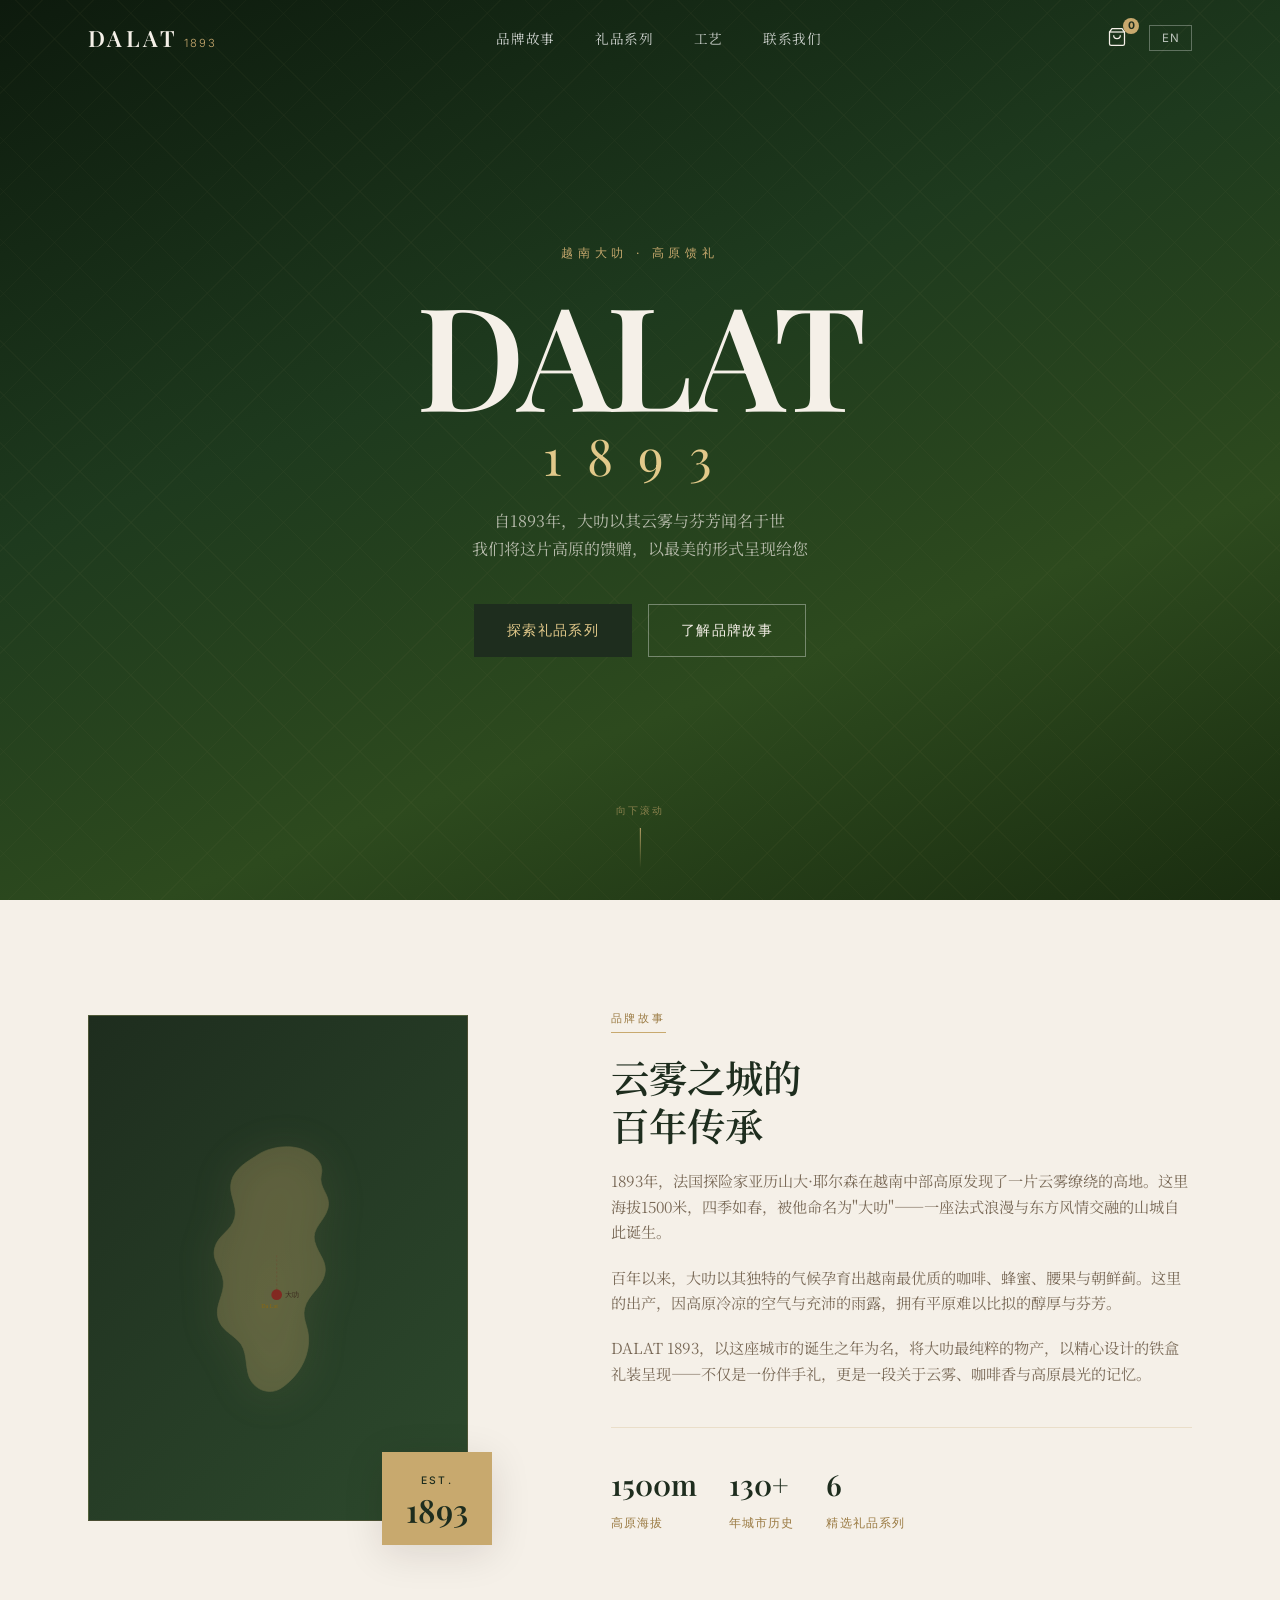
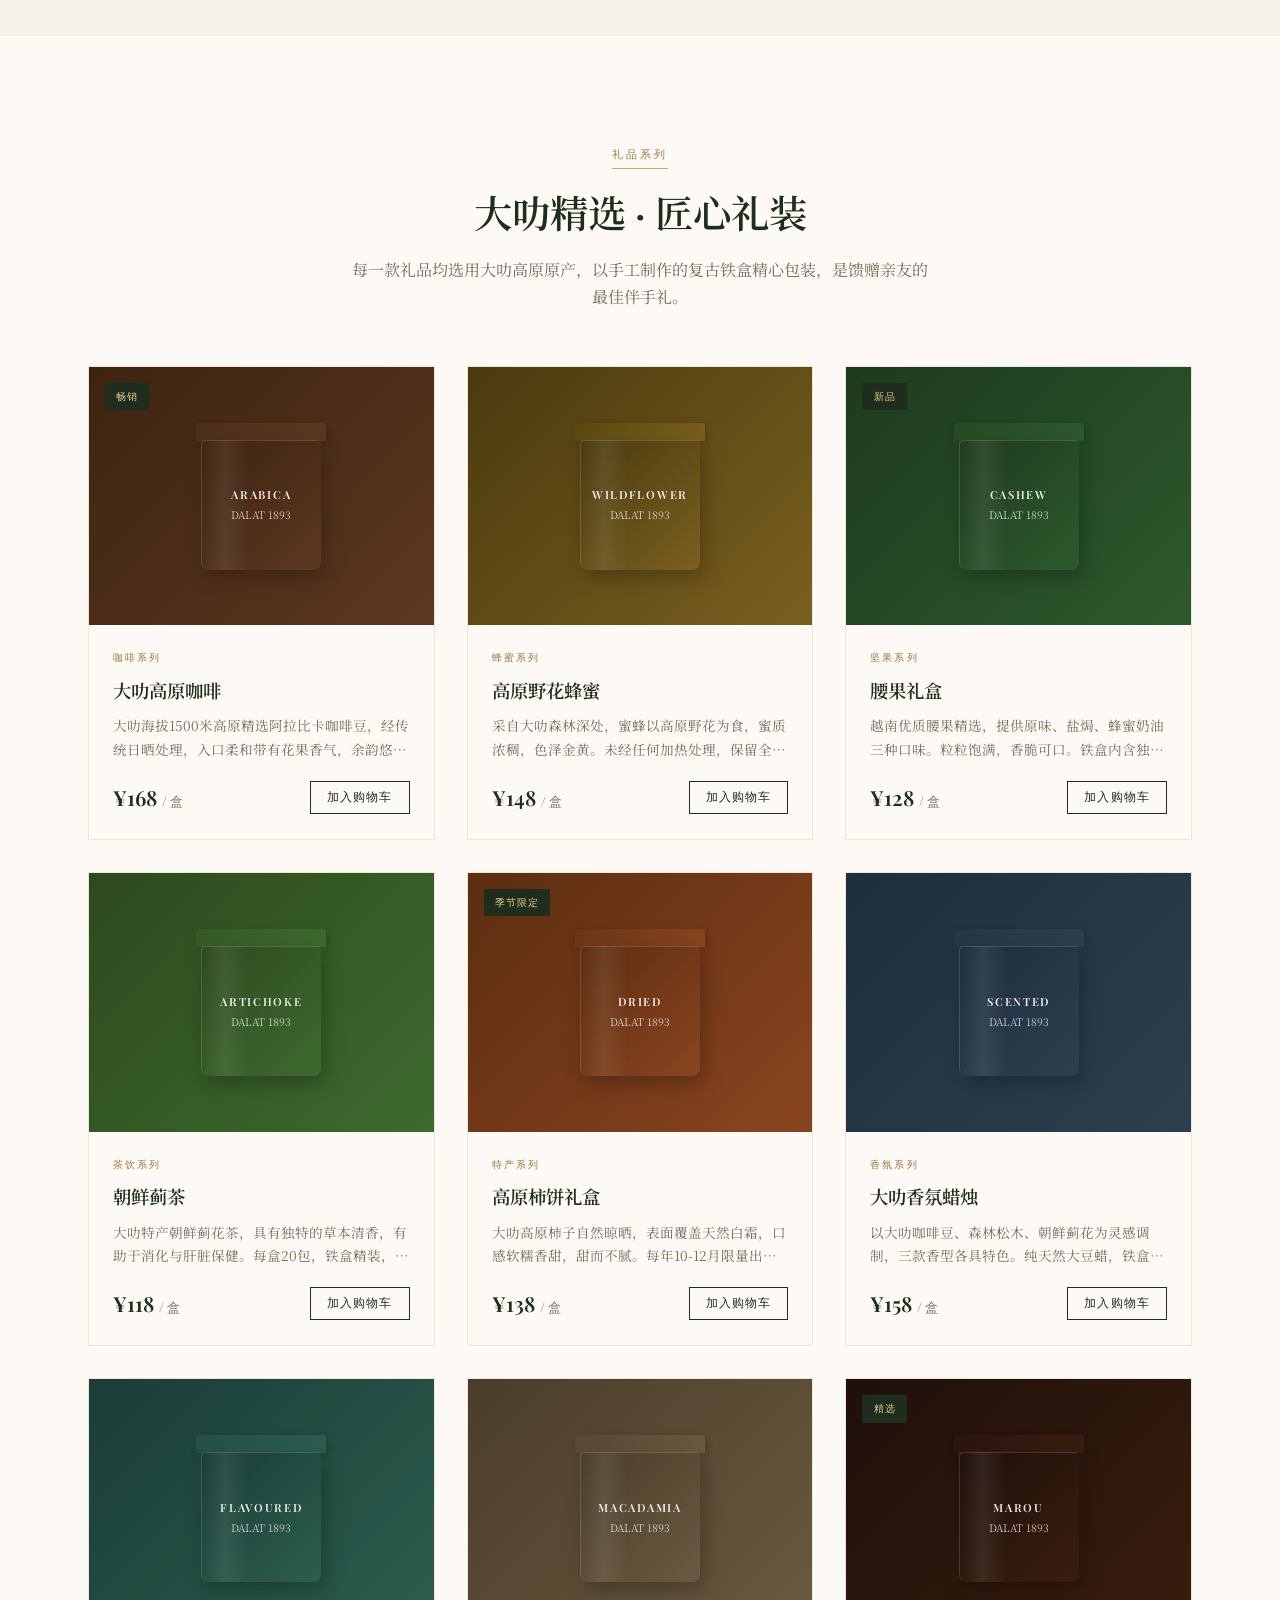
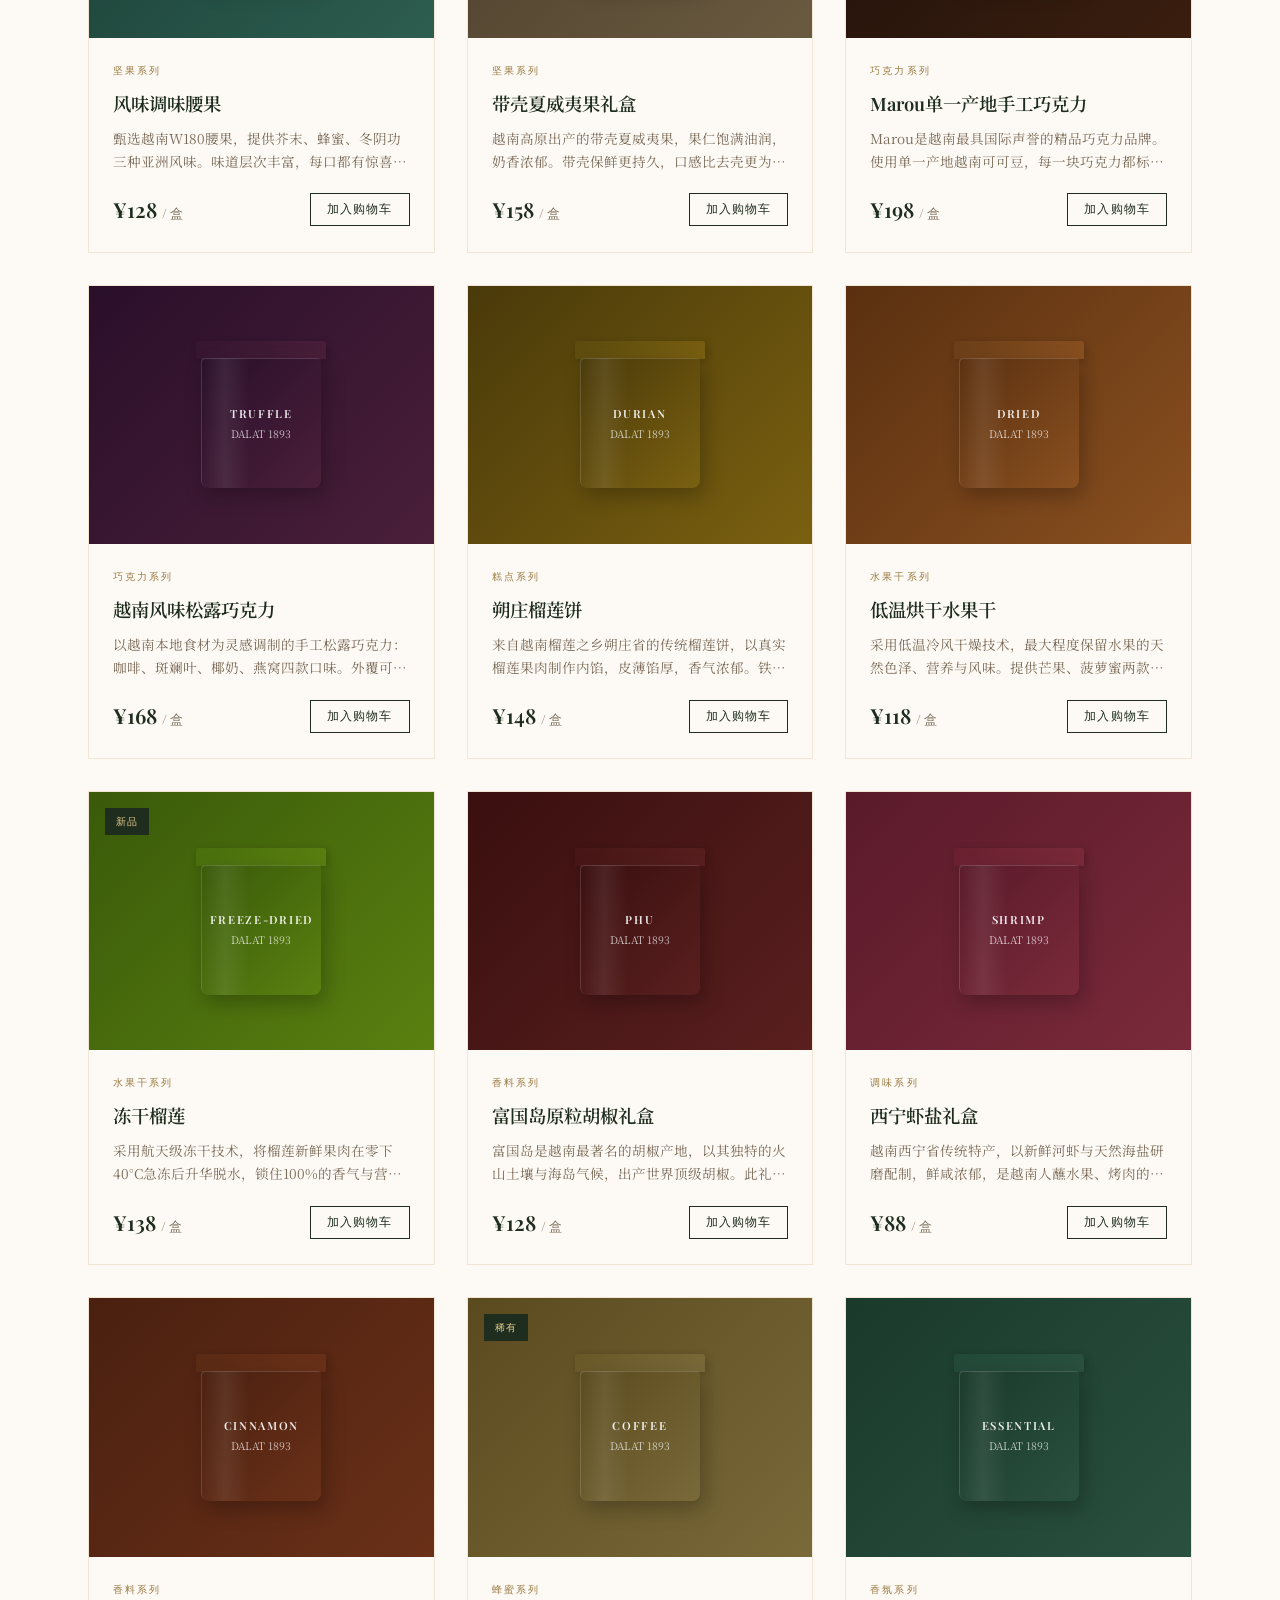
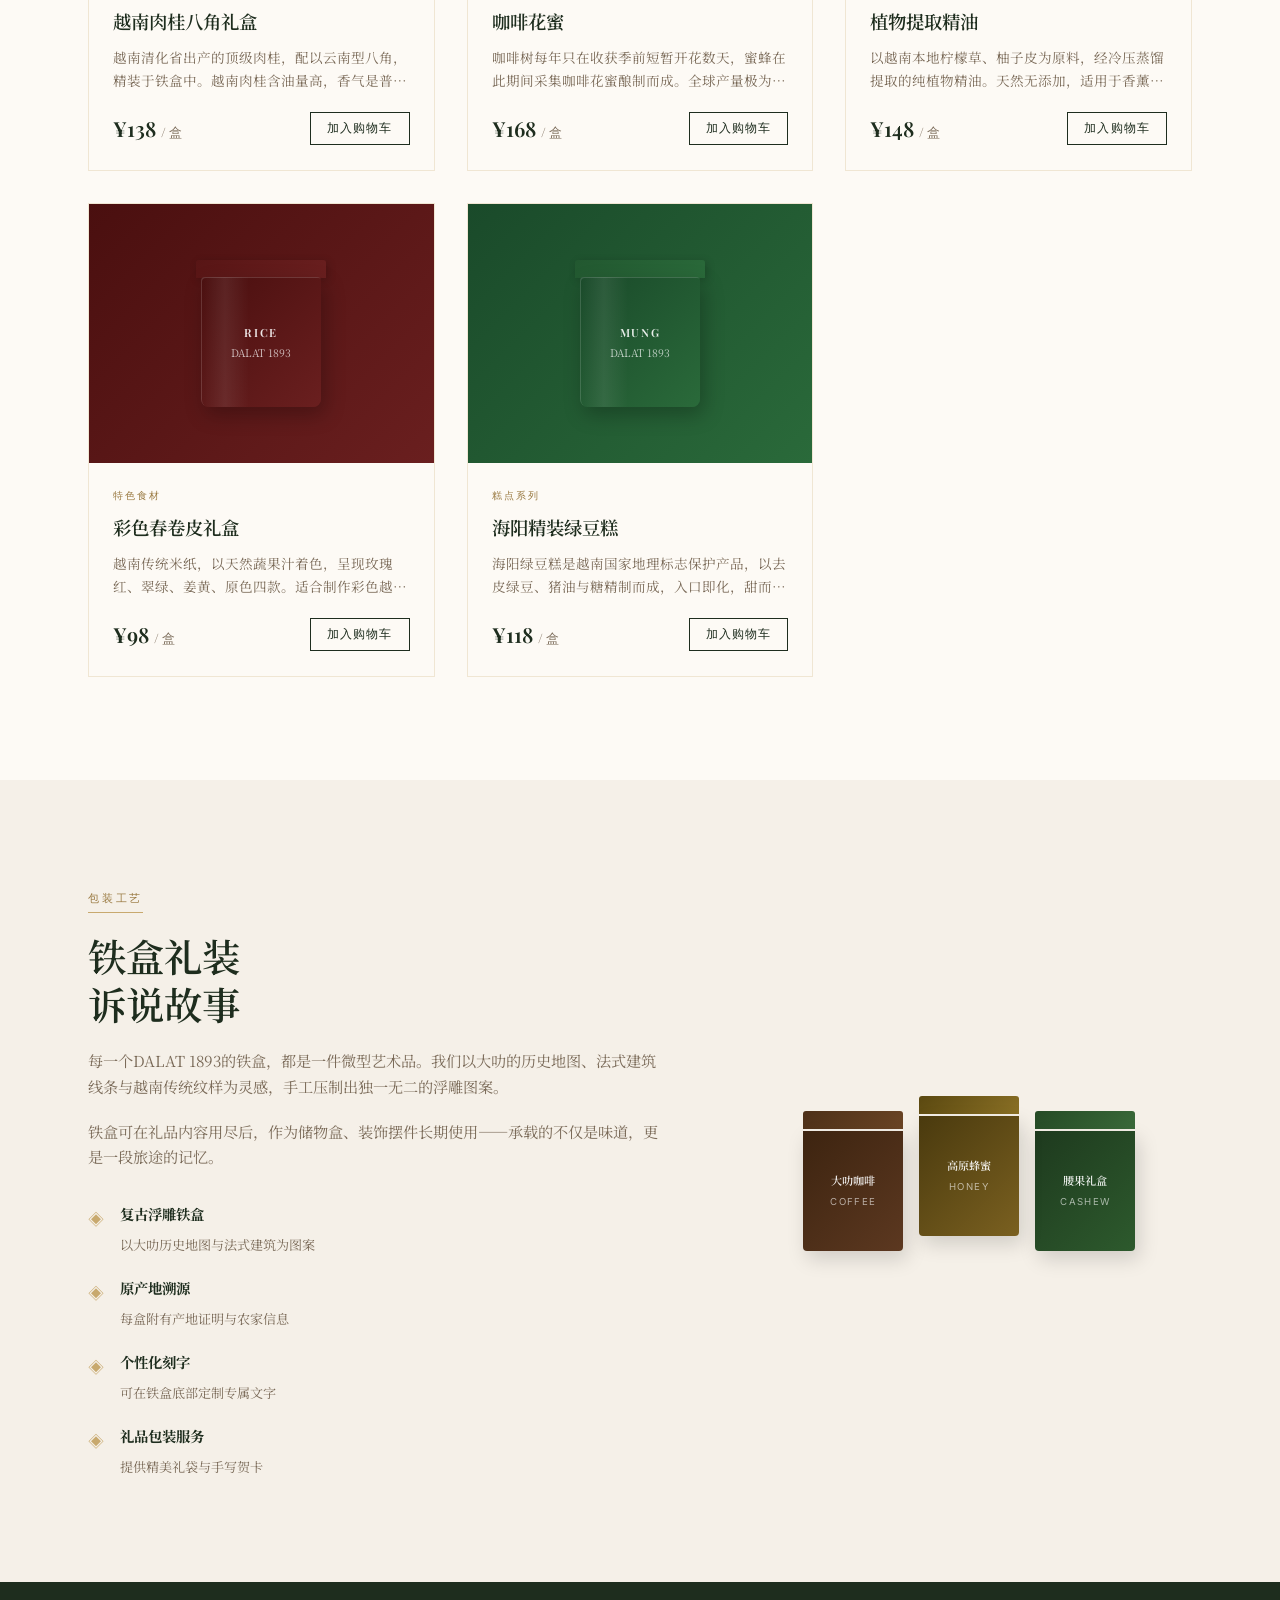
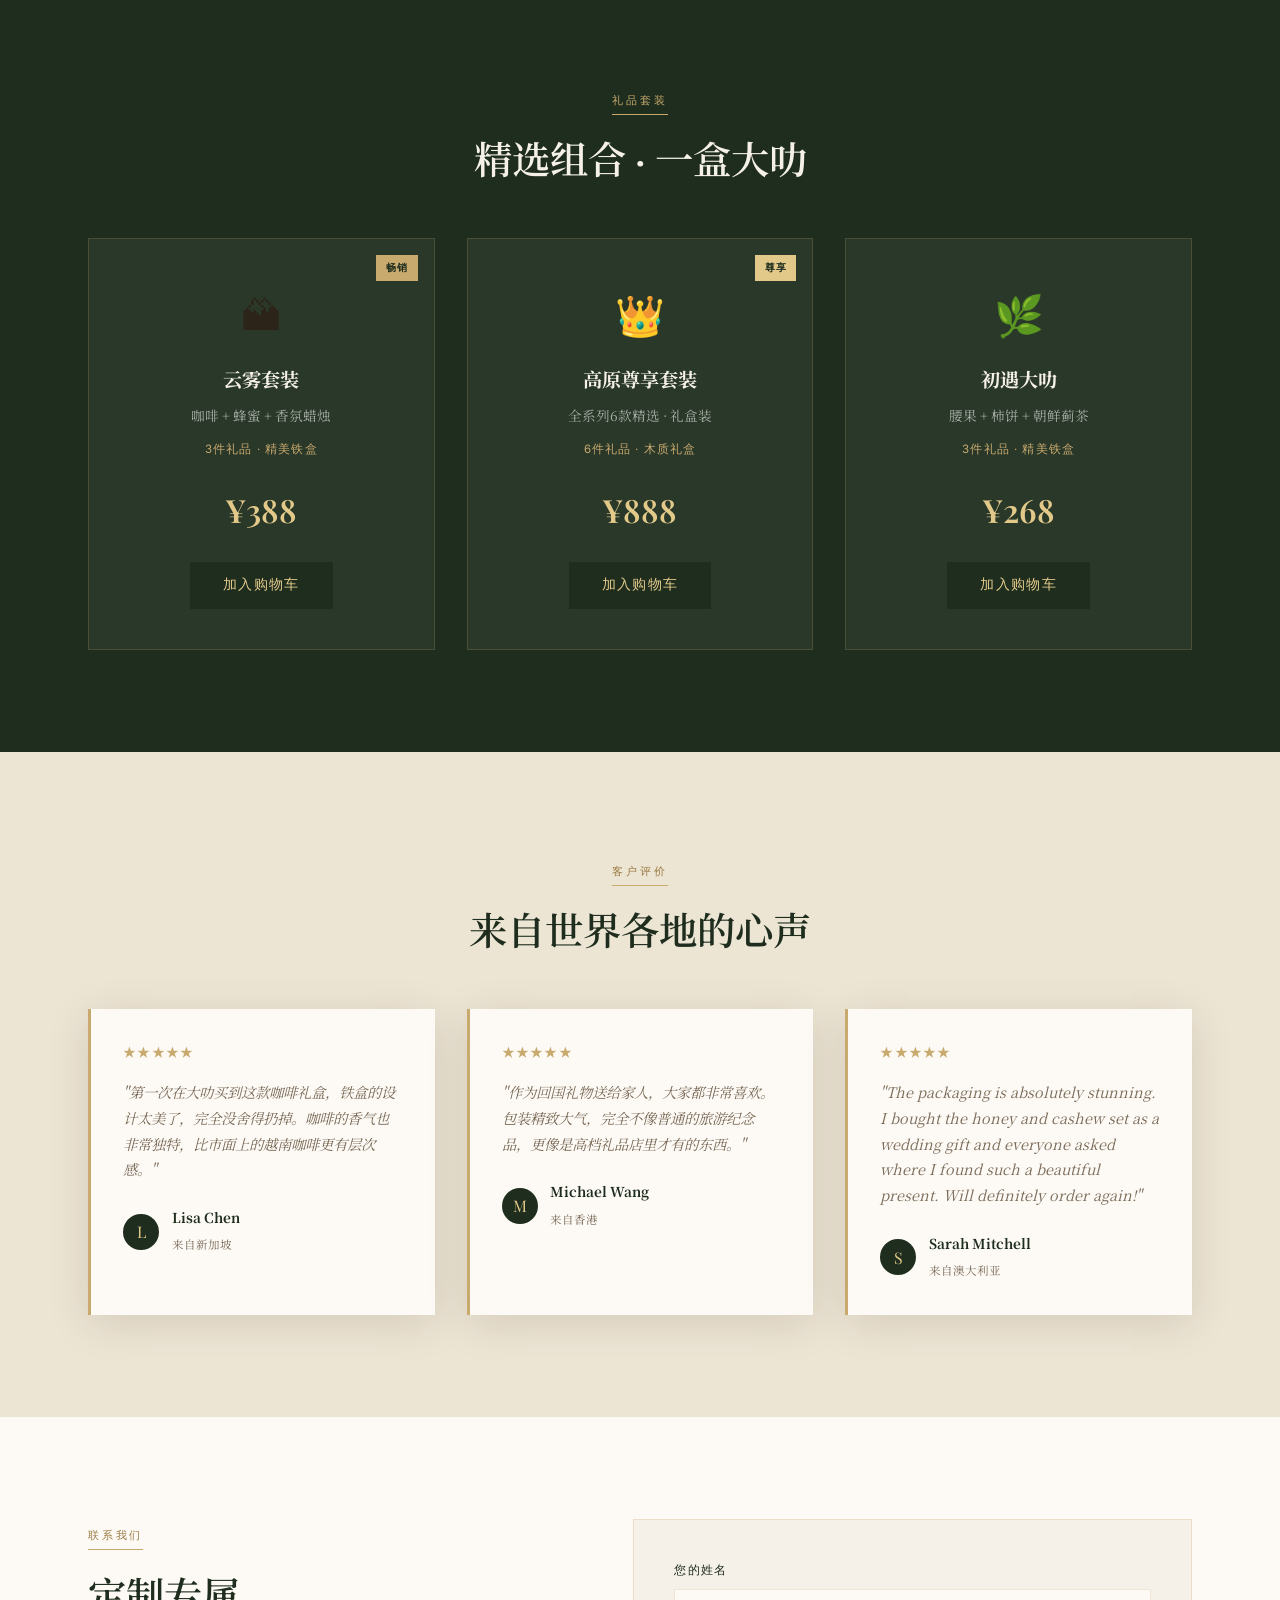
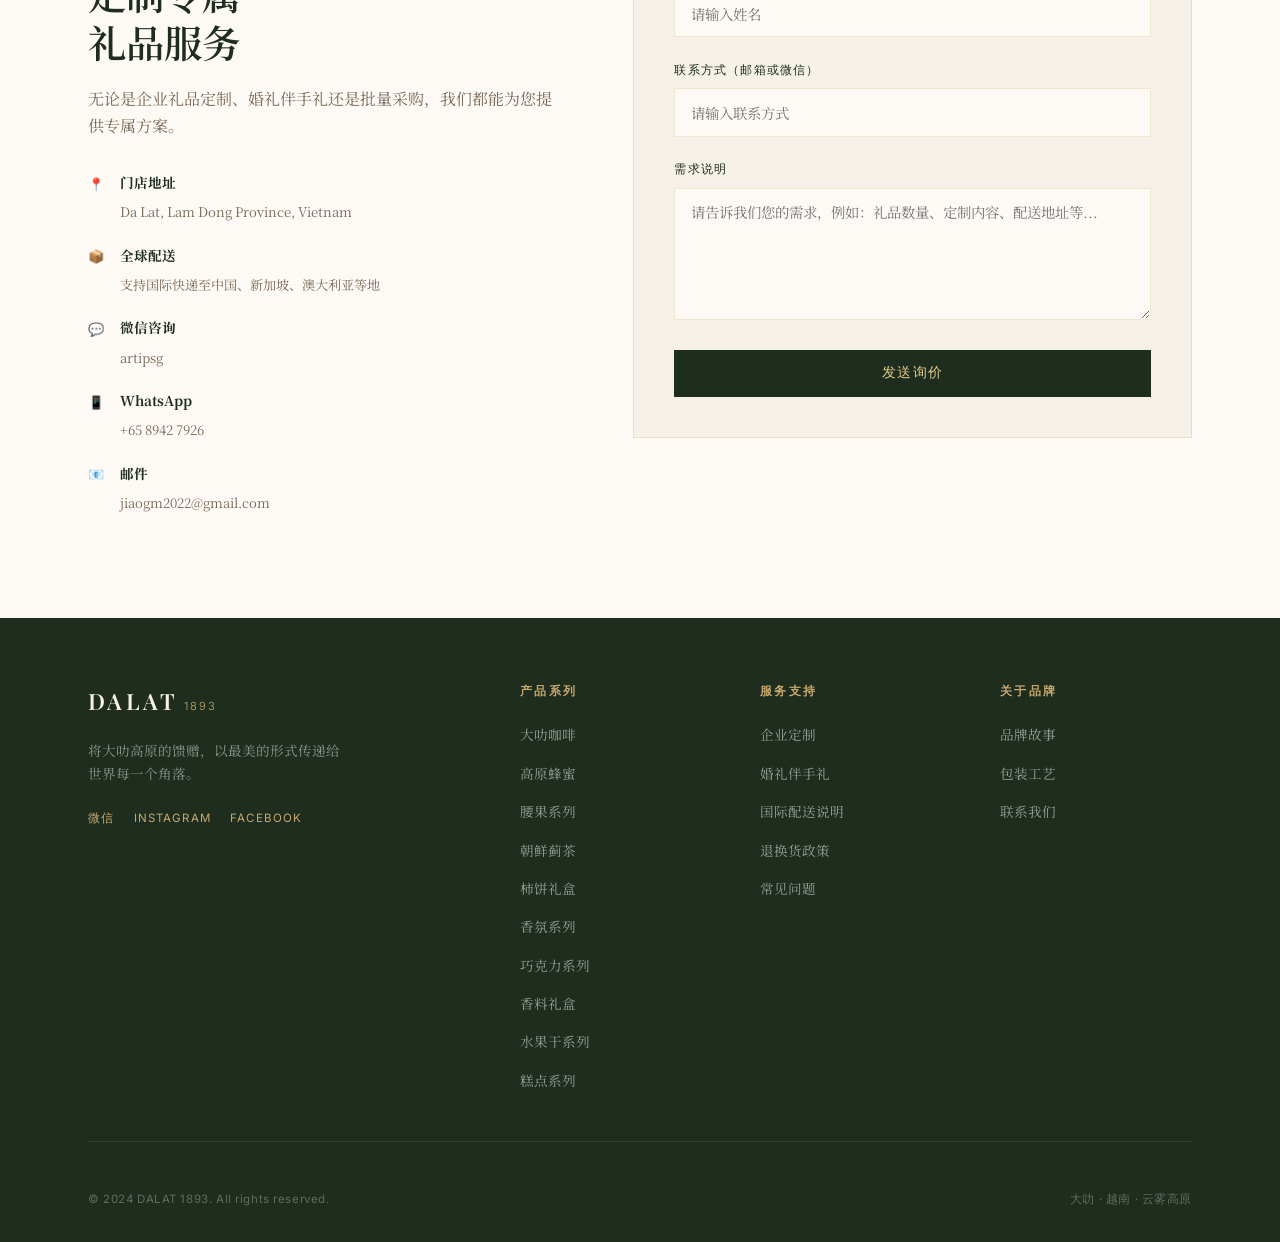
==== dalat1893/index.html @ c72867ce "Add files via upload" ====
<!DOCTYPE html>
<html lang="zh-CN" data-lang="zh">
<head>
  <meta charset="UTF-8" />
  <meta name="viewport" content="width=device-width, initial-scale=1.0" />
  <title>DALAT 1893 — Da Lat Highland Gifts</title>
  <link rel="preconnect" href="https://fonts.googleapis.com" />
  <link href="https://fonts.googleapis.com/css2?family=Playfair+Display:ital,wght@0,400;0,600;1,400&family=Noto+Serif+SC:wght@300;400;600&family=Inter:wght@300;400;500&display=swap" rel="stylesheet" />
  <link rel="stylesheet" href="assets/css/style.css" />
</head>
<body>

<!-- ===== NAVIGATION ===== -->
<header class="nav-header" id="navbar">
  <div class="nav-inner">
    <div class="nav-logo">
      <span class="logo-text">DALAT</span>
      <span class="logo-year">1893</span>
    </div>
    <nav class="nav-links">
      <a href="#story" data-i18n="nav.story">品牌故事</a>
      <a href="#products" data-i18n="nav.products">礼品系列</a>
      <a href="#craft" data-i18n="nav.craft">工艺</a>
      <a href="#contact" data-i18n="nav.contact">联系我们</a>
    </nav>
    <div class="nav-actions">
      <button class="cart-btn" id="cartBtn">
        <svg width="20" height="20" viewBox="0 0 24 24" fill="none" stroke="currentColor" stroke-width="1.5">
          <path d="M6 2 3 6v14a2 2 0 0 0 2 2h14a2 2 0 0 0 2-2V6l-3-4z"/>
          <line x1="3" y1="6" x2="21" y2="6"/>
          <path d="M16 10a4 4 0 0 1-8 0"/>
        </svg>
        <span class="cart-count" id="cartCount">0</span>
      </button>
      <button class="lang-btn" id="langBtn">EN</button>
    </div>
  </div>
</header>

<!-- ===== HERO ===== -->
<section class="hero">
  <div class="hero-overlay"></div>
  <div class="hero-bg">
    <div class="hero-pattern"></div>
  </div>
  <div class="hero-content">
    <p class="hero-sub" data-i18n="hero.sub">越南大叻 · 高原馈礼</p>
    <h1 class="hero-title">
      <span>DALAT</span>
      <span class="hero-title-year">1893</span>
    </h1>
    <p class="hero-desc" data-i18n-html="hero.desc">自1893年，大叻以其云雾与芬芳闻名于世<br/>我们将这片高原的馈赠，以最美的形式呈现给您</p>
    <div class="hero-cta">
      <a href="#products" class="btn-primary" data-i18n="hero.cta1">探索礼品系列</a>
      <a href="#story" class="btn-ghost" data-i18n="hero.cta2">了解品牌故事</a>
    </div>
  </div>
  <div class="hero-scroll">
    <span data-i18n="hero.scroll">向下滚动</span>
    <div class="scroll-line"></div>
  </div>
</section>

<!-- ===== STORY ===== -->
<section class="story" id="story">
  <div class="container">
    <div class="story-grid">
      <div class="story-visual">
        <div class="story-frame">
          <div class="story-img-placeholder">
            <div class="map-illustration">
              <svg viewBox="0 0 300 400" class="vietnam-map">
                <path d="M180,20 C200,25 220,40 215,60 C210,80 230,90 225,110 C220,130 200,140 205,160 C210,180 225,190 220,210 C215,230 195,240 190,260 C185,280 200,290 195,320 C190,350 170,370 155,380 C140,390 120,385 110,370 C100,355 105,330 95,315 C85,300 65,295 60,275 C55,255 70,240 68,220 C66,200 50,190 55,170 C60,150 80,145 85,125 C90,105 75,90 80,70 C85,50 105,40 120,30 C135,20 160,15 180,20Z" fill="#c8a96e" opacity="0.3" stroke="#c8a96e" stroke-width="1"/>
                <circle cx="148" cy="240" r="8" fill="#8b1a1a" opacity="0.8"/>
                <text x="160" y="244" font-size="11" fill="#3d2b1f" font-family="serif">大叻</text>
                <text x="125" y="260" font-size="9" fill="#8b6914" font-family="serif">Da Lat</text>
                <path d="M148,232 L148,180" stroke="#8b1a1a" stroke-width="0.5" stroke-dasharray="3,3" opacity="0.5"/>
              </svg>
            </div>
          </div>
          <div class="story-year-badge">
            <span>Est.</span>
            <strong>1893</strong>
          </div>
        </div>
      </div>
      <div class="story-text">
        <span class="section-label" data-i18n="story.label">品牌故事</span>
        <h2 class="section-title" data-i18n-html="story.title">云雾之城的<br/>百年传承</h2>
        <p data-i18n="story.p1">1893年，法国探险家亚历山大·耶尔森在越南中部高原发现了一片云雾缭绕的高地。这里海拔1500米，四季如春，被他命名为"大叻"——一座法式浪漫与东方风情交融的山城自此诞生。</p>
        <p data-i18n="story.p2">百年以来，大叻以其独特的气候孕育出越南最优质的咖啡、蜂蜜、腰果与朝鲜蓟。这里的出产，因高原冷凉的空气与充沛的雨露，拥有平原难以比拟的醇厚与芬芳。</p>
        <p data-i18n="story.p3">DALAT 1893，以这座城市的诞生之年为名，将大叻最纯粹的物产，以精心设计的铁盒礼装呈现——不仅是一份伴手礼，更是一段关于云雾、咖啡香与高原晨光的记忆。</p>
        <div class="story-stats">
          <div class="stat">
            <strong>1500m</strong>
            <span data-i18n="story.stat1">高原海拔</span>
          </div>
          <div class="stat">
            <strong>130+</strong>
            <span data-i18n="story.stat2">年城市历史</span>
          </div>
          <div class="stat">
            <strong>6</strong>
            <span data-i18n="story.stat3">精选礼品系列</span>
          </div>
        </div>
      </div>
    </div>
  </div>
</section>

<!-- ===== PRODUCTS ===== -->
<section class="products" id="products">
  <div class="container">
    <div class="section-header">
      <span class="section-label" data-i18n="products.label">礼品系列</span>
      <h2 class="section-title" data-i18n="products.title">大叻精选 · 匠心礼装</h2>
      <p class="section-desc" data-i18n="products.desc">每一款礼品均选用大叻高原原产，以手工制作的复古铁盒精心包装，是馈赠亲友的最佳伴手礼。</p>
    </div>
    <div class="products-grid" id="productsGrid">
      <!-- Products injected by JS -->
    </div>
  </div>
</section>

<!-- ===== CRAFT ===== -->
<section class="craft" id="craft">
  <div class="container">
    <div class="craft-grid">
      <div class="craft-text">
        <span class="section-label" data-i18n="craft.label">包装工艺</span>
        <h2 class="section-title" data-i18n-html="craft.title">铁盒礼装<br/>诉说故事</h2>
        <p data-i18n="craft.p1">每一个DALAT 1893的铁盒，都是一件微型艺术品。我们以大叻的历史地图、法式建筑线条与越南传统纹样为灵感，手工压制出独一无二的浮雕图案。</p>
        <p data-i18n="craft.p2">铁盒可在礼品内容用尽后，作为储物盒、装饰摆件长期使用——承载的不仅是味道，更是一段旅途的记忆。</p>
        <ul class="craft-features">
          <li>
            <div class="feature-icon">◈</div>
            <div>
              <strong data-i18n="craft.f1.title">复古浮雕铁盒</strong>
              <span data-i18n="craft.f1.desc">以大叻历史地图与法式建筑为图案</span>
            </div>
          </li>
          <li>
            <div class="feature-icon">◈</div>
            <div>
              <strong data-i18n="craft.f2.title">原产地溯源</strong>
              <span data-i18n="craft.f2.desc">每盒附有产地证明与农家信息</span>
            </div>
          </li>
          <li>
            <div class="feature-icon">◈</div>
            <div>
              <strong data-i18n="craft.f3.title">个性化刻字</strong>
              <span data-i18n="craft.f3.desc">可在铁盒底部定制专属文字</span>
            </div>
          </li>
          <li>
            <div class="feature-icon">◈</div>
            <div>
              <strong data-i18n="craft.f4.title">礼品包装服务</strong>
              <span data-i18n="craft.f4.desc">提供精美礼袋与手写贺卡</span>
            </div>
          </li>
        </ul>
      </div>
      <div class="craft-visual">
        <div class="craft-boxes">
          <div class="box-card box-1">
            <div class="box-lid"></div>
            <div class="box-body">
              <span class="box-label" data-i18n="craft.box1">大叻咖啡</span>
              <span class="box-sublabel">COFFEE</span>
            </div>
          </div>
          <div class="box-card box-2">
            <div class="box-lid"></div>
            <div class="box-body">
              <span class="box-label" data-i18n="craft.box2">高原蜂蜜</span>
              <span class="box-sublabel">HONEY</span>
            </div>
          </div>
          <div class="box-card box-3">
            <div class="box-lid"></div>
            <div class="box-body">
              <span class="box-label" data-i18n="craft.box3">腰果礼盒</span>
              <span class="box-sublabel">CASHEW</span>
            </div>
          </div>
        </div>
      </div>
    </div>
  </div>
</section>

<!-- ===== GIFT SETS ===== -->
<section class="gift-sets">
  <div class="container">
    <div class="section-header">
      <span class="section-label" data-i18n="sets.label">礼品套装</span>
      <h2 class="section-title" data-i18n="sets.title">精选组合 · 一盒大叻</h2>
    </div>
    <div class="sets-grid">
      <div class="set-card set-premium">
        <div class="set-badge" data-i18n="set1.badge">畅销</div>
        <div class="set-icon">🏔</div>
        <h3 data-i18n="set1.name">云雾套装</h3>
        <p data-i18n="set1.desc">咖啡 + 蜂蜜 + 香氛蜡烛</p>
        <div class="set-items" data-i18n="set1.items">3件礼品 · 精美铁盒</div>
        <div class="set-price">¥388</div>
        <button class="btn-primary" data-i18n="cart.add" onclick="addSetToCart('set1', 388)">加入购物车</button>
      </div>
      <div class="set-card set-deluxe">
        <div class="set-badge set-badge-gold" data-i18n="set2.badge">尊享</div>
        <div class="set-icon">👑</div>
        <h3 data-i18n="set2.name">高原尊享套装</h3>
        <p data-i18n="set2.desc">全系列6款精选 · 礼盒装</p>
        <div class="set-items" data-i18n="set2.items">6件礼品 · 木质礼盒</div>
        <div class="set-price">¥888</div>
        <button class="btn-primary" data-i18n="cart.add" onclick="addSetToCart('set2', 888)">加入购物车</button>
      </div>
      <div class="set-card set-mini">
        <div class="set-icon">🌿</div>
        <h3 data-i18n="set3.name">初遇大叻</h3>
        <p data-i18n="set3.desc">腰果 + 柿饼 + 朝鲜蓟茶</p>
        <div class="set-items" data-i18n="set3.items">3件礼品 · 精美铁盒</div>
        <div class="set-price">¥268</div>
        <button class="btn-primary" data-i18n="cart.add" onclick="addSetToCart('set3', 268)">加入购物车</button>
      </div>
    </div>
  </div>
</section>

<!-- ===== TESTIMONIALS ===== -->
<section class="testimonials">
  <div class="container">
    <div class="section-header">
      <span class="section-label" data-i18n="testimonials.label">客户评价</span>
      <h2 class="section-title" data-i18n="testimonials.title">来自世界各地的心声</h2>
    </div>
    <div class="testimonials-grid">
      <div class="testimonial-card">
        <div class="stars">★★★★★</div>
        <p data-i18n="t1.text">"第一次在大叻买到这款咖啡礼盒，铁盒的设计太美了，完全没舍得扔掉。咖啡的香气也非常独特，比市面上的越南咖啡更有层次感。"</p>
        <div class="reviewer">
          <div class="reviewer-avatar">L</div>
          <div>
            <strong>Lisa Chen</strong>
            <span data-i18n="t1.from">来自新加坡</span>
          </div>
        </div>
      </div>
      <div class="testimonial-card">
        <div class="stars">★★★★★</div>
        <p data-i18n="t2.text">"作为回国礼物送给家人，大家都非常喜欢。包装精致大气，完全不像普通的旅游纪念品，更像是高档礼品店里才有的东西。"</p>
        <div class="reviewer">
          <div class="reviewer-avatar">M</div>
          <div>
            <strong>Michael Wang</strong>
            <span data-i18n="t2.from">来自香港</span>
          </div>
        </div>
      </div>
      <div class="testimonial-card">
        <div class="stars">★★★★★</div>
        <p data-i18n="t3.text">"The packaging is absolutely stunning. I bought the honey and cashew set as a wedding gift and everyone asked where I found such a beautiful present. Will definitely order again!"</p>
        <div class="reviewer">
          <div class="reviewer-avatar">S</div>
          <div>
            <strong>Sarah Mitchell</strong>
            <span data-i18n="t3.from">来自澳大利亚</span>
          </div>
        </div>
      </div>
    </div>
  </div>
</section>

<!-- ===== CONTACT ===== -->
<section class="contact" id="contact">
  <div class="container">
    <div class="contact-grid">
      <div class="contact-info">
        <span class="section-label" data-i18n="contact.label">联系我们</span>
        <h2 class="section-title" data-i18n-html="contact.title">定制专属<br/>礼品服务</h2>
        <p data-i18n="contact.desc">无论是企业礼品定制、婚礼伴手礼还是批量采购，我们都能为您提供专属方案。</p>
        <div class="contact-details">
          <div class="contact-item">
            <span class="contact-icon">📍</span>
            <div>
              <strong data-i18n="contact.addr.title">门店地址</strong>
              <span>Da Lat, Lam Dong Province, Vietnam</span>
            </div>
          </div>
          <div class="contact-item">
            <span class="contact-icon">📦</span>
            <div>
              <strong data-i18n="contact.shipping.title">全球配送</strong>
              <span data-i18n="contact.shipping.desc">支持国际快递至中国、新加坡、澳大利亚等地</span>
            </div>
          </div>
          <div class="contact-item">
            <span class="contact-icon">💬</span>
            <div>
              <strong data-i18n="contact.wechat.title">微信咨询</strong>
              <span>artipsg</span>
            </div>
          </div>
          <div class="contact-item">
            <span class="contact-icon">📱</span>
            <div>
              <strong data-i18n="contact.whatsapp.title">WhatsApp</strong>
              <span><a href="https://wa.me/6589427926" style="color:inherit;text-decoration:none;">+65 8942 7926</a></span>
            </div>
          </div>
          <div class="contact-item">
            <span class="contact-icon">📧</span>
            <div>
              <strong data-i18n="contact.email.title">邮件</strong>
              <span>jiaogm2022@gmail.com</span>
            </div>
          </div>
        </div>
      </div>
      <div class="contact-form">
        <form id="contactForm">
          <div class="form-group">
            <label data-i18n="form.name.label">您的姓名</label>
            <input type="text" data-i18n-placeholder="form.name.placeholder" placeholder="请输入姓名" />
          </div>
          <div class="form-group">
            <label data-i18n="form.contact.label">联系方式（邮箱或微信）</label>
            <input type="text" data-i18n-placeholder="form.contact.placeholder" placeholder="请输入联系方式" />
          </div>
          <div class="form-group">
            <label data-i18n="form.message.label">需求说明</label>
            <textarea rows="5" data-i18n-placeholder="form.message.placeholder" placeholder="请告诉我们您的需求，例如：礼品数量、定制内容、配送地址等..."></textarea>
          </div>
          <button type="submit" class="btn-primary btn-full" data-i18n="form.submit">发送询价</button>
        </form>
      </div>
    </div>
  </div>
</section>

<!-- ===== FOOTER ===== -->
<footer class="footer">
  <div class="container">
    <div class="footer-grid">
      <div class="footer-brand">
        <div class="nav-logo">
          <span class="logo-text">DALAT</span>
          <span class="logo-year">1893</span>
        </div>
        <p data-i18n="footer.tagline">将大叻高原的馈赠，以最美的形式传递给世界每一个角落。</p>
        <div class="social-links">
          <a href="#" data-i18n="footer.wechat">微信</a>
          <a href="#">Instagram</a>
          <a href="#">Facebook</a>
        </div>
      </div>
      <div class="footer-nav">
        <h4 data-i18n="footer.products">产品系列</h4>
        <ul>
          <li><a href="#" data-i18n="footer.fp1">大叻咖啡</a></li>
          <li><a href="#" data-i18n="footer.fp2">高原蜂蜜</a></li>
          <li><a href="#" data-i18n="footer.fp3">腰果系列</a></li>
          <li><a href="#" data-i18n="footer.fp4">朝鲜蓟茶</a></li>
          <li><a href="#" data-i18n="footer.fp5">柿饼礼盒</a></li>
          <li><a href="#" data-i18n="footer.fp6">香氛系列</a></li>
          <li><a href="#" data-i18n="footer.fp7">巧克力系列</a></li>
          <li><a href="#" data-i18n="footer.fp8">香料礼盒</a></li>
          <li><a href="#" data-i18n="footer.fp9">水果干系列</a></li>
          <li><a href="#" data-i18n="footer.fp10">糕点系列</a></li>
        </ul>
      </div>
      <div class="footer-nav">
        <h4 data-i18n="footer.services">服务支持</h4>
        <ul>
          <li><a href="#" data-i18n="footer.fs1">企业定制</a></li>
          <li><a href="#" data-i18n="footer.fs2">婚礼伴手礼</a></li>
          <li><a href="#" data-i18n="footer.fs3">国际配送说明</a></li>
          <li><a href="#" data-i18n="footer.fs4">退换货政策</a></li>
          <li><a href="#" data-i18n="footer.fs5">常见问题</a></li>
        </ul>
      </div>
      <div class="footer-nav">
        <h4 data-i18n="footer.about">关于品牌</h4>
        <ul>
          <li><a href="#story" data-i18n="footer.fa1">品牌故事</a></li>
          <li><a href="#craft" data-i18n="footer.fa2">包装工艺</a></li>
          <li><a href="#contact" data-i18n="footer.fa3">联系我们</a></li>
        </ul>
      </div>
    </div>
    <div class="footer-bottom">
      <p>© 2024 DALAT 1893. All rights reserved.</p>
      <p data-i18n="footer.bottom">大叻 · 越南 · 云雾高原</p>
    </div>
  </div>
</footer>

<!-- ===== CART SIDEBAR ===== -->
<div class="cart-overlay" id="cartOverlay"></div>
<div class="cart-sidebar" id="cartSidebar">
  <div class="cart-header">
    <h3 data-i18n="cart.title">购物车</h3>
    <button class="cart-close" id="cartClose">✕</button>
  </div>
  <div class="cart-items" id="cartItems">
    <div class="cart-empty">
      <p data-i18n="cart.empty">购物车是空的</p>
      <p class="cart-empty-sub" data-i18n="cart.empty.sub">探索我们的礼品系列</p>
    </div>
  </div>
  <div class="cart-footer" id="cartFooter" style="display:none">
    <div class="cart-total">
      <span data-i18n="cart.subtotal">小计</span>
      <strong id="cartTotal">¥0</strong>
    </div>
    <p class="cart-note" data-i18n="cart.note">* 最终价格含国际运费，结算时确认</p>
    <button class="btn-primary btn-full" data-i18n="cart.checkout">立即结算</button>
    <button class="btn-ghost btn-full" style="margin-top:8px" data-i18n="cart.continue">继续购物</button>
  </div>
</div>

<!-- ===== PRODUCT MODAL ===== -->
<div class="modal-overlay" id="modalOverlay"></div>
<div class="product-modal" id="productModal">
  <button class="modal-close" id="modalClose">✕</button>
  <div class="modal-content" id="modalContent"></div>
</div>

<script src="assets/js/main.js"></script>
</body>
</html>
---- dalat1893/assets/css/style.css ----
/* ===========================
   DALAT 1893 — Premium Gift E-Commerce
   Color Palette: Deep Forest + Gold + Cream
   =========================== */

:root {
  --gold: #c8a96e;
  --gold-light: #e2c98a;
  --gold-dark: #9a7a42;
  --forest: #1e2d1e;
  --forest-mid: #2d4a2d;
  --cream: #f5f0e8;
  --cream-dark: #ede5d4;
  --brown: #3d2b1f;
  --brown-light: #6b4c38;
  --text: #2c2419;
  --text-light: #7a6a58;
  --white: #fdfaf5;
  --border: rgba(200, 169, 110, 0.25);
  --shadow: 0 8px 40px rgba(30, 20, 10, 0.12);
  --shadow-lg: 0 20px 60px rgba(30, 20, 10, 0.18);
}

*, *::before, *::after { box-sizing: border-box; margin: 0; padding: 0; }

html { scroll-behavior: smooth; font-size: 16px; }

body {
  font-family: 'Noto Serif SC', 'Playfair Display', serif;
  background: var(--white);
  color: var(--text);
  line-height: 1.7;
  overflow-x: hidden;
}

/* ===== TYPOGRAPHY ===== */
h1, h2, h3 { font-family: 'Playfair Display', 'Noto Serif SC', serif; }

.section-label {
  display: inline-block;
  font-family: 'Inter', sans-serif;
  font-size: 0.7rem;
  font-weight: 500;
  letter-spacing: 0.25em;
  text-transform: uppercase;
  color: var(--gold-dark);
  border-bottom: 1px solid var(--gold);
  padding-bottom: 4px;
  margin-bottom: 1.2rem;
}

.section-title {
  font-size: clamp(1.8rem, 3vw, 2.6rem);
  font-weight: 600;
  color: var(--forest);
  line-height: 1.25;
  margin-bottom: 1.2rem;
}

.section-desc {
  color: var(--text-light);
  font-size: 1rem;
  max-width: 580px;
  margin: 0 auto;
}

.section-header {
  text-align: center;
  margin-bottom: 3.5rem;
}

/* ===== LAYOUT ===== */
.container {
  max-width: 1200px;
  margin: 0 auto;
  padding: 0 clamp(1.5rem, 4vw, 3rem);
}

/* ===== BUTTONS ===== */
.btn-primary {
  display: inline-block;
  background: var(--forest);
  color: var(--gold-light);
  font-family: 'Inter', sans-serif;
  font-size: 0.85rem;
  font-weight: 500;
  letter-spacing: 0.1em;
  text-transform: uppercase;
  padding: 0.85rem 2rem;
  border: 1px solid var(--forest);
  cursor: pointer;
  text-decoration: none;
  transition: all 0.3s ease;
}

.btn-primary:hover {
  background: var(--gold);
  border-color: var(--gold);
  color: var(--forest);
}

.btn-ghost {
  display: inline-block;
  background: transparent;
  color: var(--cream);
  font-family: 'Inter', sans-serif;
  font-size: 0.85rem;
  font-weight: 500;
  letter-spacing: 0.1em;
  text-transform: uppercase;
  padding: 0.85rem 2rem;
  border: 1px solid rgba(255,255,255,0.35);
  cursor: pointer;
  text-decoration: none;
  transition: all 0.3s ease;
}

.btn-ghost:hover {
  border-color: var(--gold);
  color: var(--gold-light);
}

.btn-full { width: 100%; text-align: center; }

/* ===== NAVIGATION ===== */
.nav-header {
  position: fixed;
  top: 0; left: 0; right: 0;
  z-index: 100;
  padding: 1.2rem 0;
  transition: all 0.4s ease;
  background: transparent;
}

.nav-header.scrolled {
  background: rgba(30, 45, 30, 0.97);
  backdrop-filter: blur(10px);
  padding: 0.8rem 0;
  box-shadow: 0 2px 20px rgba(0,0,0,0.15);
}

.nav-inner {
  max-width: 1200px;
  margin: 0 auto;
  padding: 0 clamp(1.5rem, 4vw, 3rem);
  display: flex;
  align-items: center;
  justify-content: space-between;
  gap: 2rem;
}

.nav-logo {
  display: flex;
  align-items: baseline;
  gap: 0.3rem;
  text-decoration: none;
}

.logo-text {
  font-family: 'Playfair Display', serif;
  font-size: 1.4rem;
  font-weight: 600;
  letter-spacing: 0.15em;
  color: var(--cream);
}

.logo-year {
  font-family: 'Inter', sans-serif;
  font-size: 0.7rem;
  font-weight: 300;
  letter-spacing: 0.2em;
  color: var(--gold);
  margin-top: 4px;
}

.nav-links {
  display: flex;
  gap: 2.5rem;
}

.nav-links a {
  font-family: 'Noto Serif SC', serif;
  font-size: 0.85rem;
  color: rgba(255,255,255,0.8);
  text-decoration: none;
  letter-spacing: 0.05em;
  transition: color 0.2s;
  position: relative;
}

.nav-links a::after {
  content: '';
  position: absolute;
  bottom: -3px; left: 0;
  width: 0; height: 1px;
  background: var(--gold);
  transition: width 0.3s;
}

.nav-links a:hover { color: var(--gold-light); }
.nav-links a:hover::after { width: 100%; }

.nav-actions { display: flex; align-items: center; gap: 1rem; }

.cart-btn {
  position: relative;
  background: none;
  border: none;
  color: var(--cream);
  cursor: pointer;
  padding: 0.4rem;
  transition: color 0.2s;
}

.cart-btn:hover { color: var(--gold-light); }

.cart-count {
  position: absolute;
  top: -2px; right: -6px;
  background: var(--gold);
  color: var(--forest);
  font-family: 'Inter', sans-serif;
  font-size: 0.65rem;
  font-weight: 700;
  width: 16px; height: 16px;
  border-radius: 50%;
  display: flex;
  align-items: center;
  justify-content: center;
  line-height: 1;
}

.lang-btn {
  background: none;
  border: 1px solid rgba(255,255,255,0.3);
  color: rgba(255,255,255,0.7);
  font-family: 'Inter', sans-serif;
  font-size: 0.72rem;
  letter-spacing: 0.1em;
  padding: 0.3rem 0.7rem;
  cursor: pointer;
  transition: all 0.2s;
}

.lang-btn:hover {
  border-color: var(--gold);
  color: var(--gold-light);
}

/* ===== HERO ===== */
.hero {
  position: relative;
  min-height: 100vh;
  display: flex;
  align-items: center;
  justify-content: center;
  overflow: hidden;
}

.hero-bg {
  position: absolute;
  inset: 0;
  background:
    linear-gradient(160deg, #0d1a0d 0%, #1e3a1e 40%, #2d4a1e 70%, #1a2d10 100%);
}

.hero-pattern {
  position: absolute;
  inset: 0;
  opacity: 0.07;
  background-image:
    repeating-linear-gradient(45deg, transparent, transparent 35px, rgba(200,169,110,0.5) 35px, rgba(200,169,110,0.5) 36px),
    repeating-linear-gradient(-45deg, transparent, transparent 35px, rgba(200,169,110,0.5) 35px, rgba(200,169,110,0.5) 36px);
}

.hero-overlay {
  position: absolute;
  inset: 0;
  background: radial-gradient(ellipse at 60% 50%, rgba(200,169,110,0.08) 0%, transparent 70%);
}

.hero-content {
  position: relative;
  z-index: 2;
  text-align: center;
  padding: 2rem;
  max-width: 720px;
}

.hero-sub {
  font-family: 'Inter', sans-serif;
  font-size: 0.75rem;
  letter-spacing: 0.4em;
  text-transform: uppercase;
  color: var(--gold);
  margin-bottom: 1.5rem;
}

.hero-title {
  font-size: clamp(4rem, 12vw, 9rem);
  font-weight: 600;
  color: var(--cream);
  line-height: 0.9;
  letter-spacing: -0.02em;
  margin-bottom: 0.2em;
  display: flex;
  flex-direction: column;
  align-items: center;
}

.hero-title-year {
  font-size: 0.35em;
  font-weight: 300;
  letter-spacing: 0.5em;
  color: var(--gold-light);
  margin-top: 0.3em;
}

.hero-desc {
  color: rgba(245, 240, 232, 0.7);
  font-size: 1rem;
  line-height: 1.8;
  margin: 1.5rem 0 2.5rem;
}

.hero-cta {
  display: flex;
  gap: 1rem;
  justify-content: center;
  flex-wrap: wrap;
}

.hero-scroll {
  position: absolute;
  bottom: 2rem;
  left: 50%;
  transform: translateX(-50%);
  display: flex;
  flex-direction: column;
  align-items: center;
  gap: 0.5rem;
  color: rgba(200,169,110,0.6);
  font-family: 'Inter', sans-serif;
  font-size: 0.65rem;
  letter-spacing: 0.2em;
  text-transform: uppercase;
  z-index: 2;
}

.scroll-line {
  width: 1px;
  height: 40px;
  background: linear-gradient(to bottom, var(--gold), transparent);
  animation: scrollAnim 2s ease-in-out infinite;
}

@keyframes scrollAnim {
  0%, 100% { transform: scaleY(1); opacity: 0.6; }
  50% { transform: scaleY(1.3); opacity: 1; }
}

/* ===== STORY ===== */
.story {
  padding: clamp(4rem, 8vw, 8rem) 0;
  background: var(--cream);
}

.story-grid {
  display: grid;
  grid-template-columns: 1fr 1.4fr;
  gap: 5rem;
  align-items: center;
}

.story-visual { position: relative; }

.story-frame {
  position: relative;
  aspect-ratio: 3/4;
  max-width: 380px;
}

.story-img-placeholder {
  width: 100%;
  height: 100%;
  background: linear-gradient(135deg, var(--forest) 0%, var(--forest-mid) 100%);
  display: flex;
  align-items: center;
  justify-content: center;
  border: 1px solid var(--border);
}

.map-illustration {
  padding: 2rem;
  width: 100%;
  height: 100%;
  display: flex;
  align-items: center;
  justify-content: center;
}

.vietnam-map {
  width: 200px;
  height: 280px;
  filter: drop-shadow(0 4px 20px rgba(200,169,110,0.3));
}

.story-year-badge {
  position: absolute;
  bottom: -1.5rem;
  right: -1.5rem;
  background: var(--gold);
  color: var(--forest);
  padding: 1.2rem 1.5rem;
  text-align: center;
  font-family: 'Playfair Display', serif;
  box-shadow: var(--shadow);
}

.story-year-badge span {
  display: block;
  font-family: 'Inter', sans-serif;
  font-size: 0.65rem;
  letter-spacing: 0.2em;
  text-transform: uppercase;
  font-weight: 500;
  margin-bottom: 0.3rem;
}

.story-year-badge strong {
  display: block;
  font-size: 2rem;
  font-weight: 600;
  line-height: 1;
}

.story-text { padding-left: 1rem; }

.story-text p {
  color: var(--text-light);
  margin-bottom: 1.2rem;
  font-size: 0.95rem;
}

.story-stats {
  display: flex;
  gap: 2rem;
  margin-top: 2.5rem;
  padding-top: 2rem;
  border-top: 1px solid var(--border);
}

.stat {
  display: flex;
  flex-direction: column;
  gap: 0.3rem;
}

.stat strong {
  font-family: 'Playfair Display', serif;
  font-size: 1.8rem;
  font-weight: 600;
  color: var(--forest);
}

.stat span {
  font-family: 'Inter', sans-serif;
  font-size: 0.72rem;
  letter-spacing: 0.1em;
  color: var(--gold-dark);
  text-transform: uppercase;
}

/* ===== PRODUCTS ===== */
.products {
  padding: clamp(4rem, 8vw, 8rem) 0;
  background: var(--white);
}

.products-grid {
  display: grid;
  grid-template-columns: repeat(auto-fill, minmax(320px, 1fr));
  gap: 2rem;
}

.product-card {
  background: var(--white);
  border: 1px solid var(--border);
  cursor: pointer;
  transition: all 0.35s ease;
  position: relative;
  overflow: hidden;
}

.product-card:hover {
  transform: translateY(-6px);
  box-shadow: var(--shadow-lg);
  border-color: var(--gold);
}

.product-image {
  aspect-ratio: 4/3;
  overflow: hidden;
  position: relative;
}

.product-img-bg {
  width: 100%;
  height: 100%;
  display: flex;
  align-items: center;
  justify-content: center;
  transition: transform 0.5s ease;
  position: relative;
}

.product-card:hover .product-img-bg { transform: scale(1.04); }

.product-tin {
  position: relative;
  display: flex;
  flex-direction: column;
  align-items: center;
  justify-content: center;
  z-index: 1;
}

.tin-body {
  width: 120px;
  height: 130px;
  border-radius: 4px 4px 8px 8px;
  display: flex;
  align-items: center;
  justify-content: center;
  position: relative;
  box-shadow: 4px 8px 20px rgba(0,0,0,0.25), inset 1px 1px 0 rgba(255,255,255,0.15);
  overflow: hidden;
}

.tin-lid {
  width: 130px;
  height: 18px;
  border-radius: 3px 3px 0 0;
  margin-bottom: -1px;
  box-shadow: 2px 2px 8px rgba(0,0,0,0.2);
}

.tin-label {
  text-align: center;
  color: rgba(255,255,255,0.9);
  padding: 0.5rem;
  z-index: 1;
}

.tin-label .tin-name {
  display: block;
  font-family: 'Playfair Display', serif;
  font-size: 0.7rem;
  font-weight: 600;
  letter-spacing: 0.15em;
  text-transform: uppercase;
}

.tin-label .tin-sub {
  display: block;
  font-family: 'Noto Serif SC', serif;
  font-size: 0.65rem;
  margin-top: 2px;
  opacity: 0.8;
}

.tin-shine {
  position: absolute;
  top: 0; left: 0;
  width: 40%;
  height: 100%;
  background: linear-gradient(to right, transparent, rgba(255,255,255,0.08), transparent);
  pointer-events: none;
}

.product-badge {
  position: absolute;
  top: 1rem; left: 1rem;
  background: var(--forest);
  color: var(--gold-light);
  font-family: 'Inter', sans-serif;
  font-size: 0.65rem;
  letter-spacing: 0.1em;
  text-transform: uppercase;
  padding: 0.3rem 0.7rem;
  z-index: 2;
}

.product-info {
  padding: 1.5rem;
}

.product-category {
  font-family: 'Inter', sans-serif;
  font-size: 0.65rem;
  letter-spacing: 0.2em;
  text-transform: uppercase;
  color: var(--gold-dark);
  margin-bottom: 0.5rem;
}

.product-name {
  font-size: 1.15rem;
  font-weight: 600;
  color: var(--forest);
  margin-bottom: 0.5rem;
}

.product-desc {
  font-size: 0.85rem;
  color: var(--text-light);
  margin-bottom: 1.2rem;
  display: -webkit-box;
  -webkit-line-clamp: 2;
  -webkit-box-orient: vertical;
  overflow: hidden;
}

.product-footer {
  display: flex;
  align-items: center;
  justify-content: space-between;
}

.product-price {
  font-family: 'Playfair Display', serif;
  font-size: 1.3rem;
  font-weight: 600;
  color: var(--forest);
}

.product-price span {
  font-size: 0.8rem;
  color: var(--text-light);
  font-weight: 400;
}

.add-to-cart {
  background: none;
  border: 1px solid var(--forest);
  color: var(--forest);
  font-family: 'Inter', sans-serif;
  font-size: 0.72rem;
  letter-spacing: 0.1em;
  text-transform: uppercase;
  padding: 0.5rem 1rem;
  cursor: pointer;
  transition: all 0.25s;
}

.add-to-cart:hover {
  background: var(--forest);
  color: var(--gold-light);
}

/* ===== CRAFT ===== */
.craft {
  padding: clamp(4rem, 8vw, 8rem) 0;
  background: var(--cream);
}

.craft-grid {
  display: grid;
  grid-template-columns: 1.3fr 1fr;
  gap: 5rem;
  align-items: center;
}

.craft-text p {
  color: var(--text-light);
  margin-bottom: 1.2rem;
  font-size: 0.95rem;
}

.craft-features {
  list-style: none;
  margin-top: 2rem;
  display: flex;
  flex-direction: column;
  gap: 1.2rem;
}

.craft-features li {
  display: flex;
  gap: 1rem;
  align-items: flex-start;
}

.feature-icon {
  color: var(--gold);
  font-size: 1rem;
  margin-top: 0.15rem;
  flex-shrink: 0;
}

.craft-features strong {
  display: block;
  color: var(--forest);
  font-size: 0.9rem;
  margin-bottom: 0.2rem;
}

.craft-features span {
  font-size: 0.82rem;
  color: var(--text-light);
}

.craft-visual { display: flex; justify-content: center; }

.craft-boxes {
  display: flex;
  gap: 1rem;
  align-items: flex-end;
  perspective: 600px;
}

.box-card {
  width: 100px;
  cursor: default;
  transition: transform 0.4s ease;
}

.box-card:hover { transform: translateY(-8px) rotateY(-5deg); }

.box-lid {
  height: 18px;
  border-radius: 3px 3px 0 0;
  margin-bottom: 2px;
}

.box-body {
  height: 120px;
  border-radius: 0 0 4px 4px;
  display: flex;
  flex-direction: column;
  align-items: center;
  justify-content: center;
  text-align: center;
  padding: 0.5rem;
  box-shadow: 4px 8px 20px rgba(0,0,0,0.15);
}

.box-label {
  display: block;
  font-family: 'Noto Serif SC', serif;
  font-size: 0.7rem;
  font-weight: 600;
  color: rgba(255,255,255,0.9);
}

.box-sublabel {
  display: block;
  font-family: 'Inter', sans-serif;
  font-size: 0.6rem;
  letter-spacing: 0.15em;
  color: rgba(255,255,255,0.6);
  margin-top: 4px;
}

.box-1 .box-lid, .box-1 .box-body { background: linear-gradient(135deg, #3d2410 0%, #5c3820 100%); }
.box-1 .box-lid { background: linear-gradient(135deg, #4d3018 0%, #6b4525 100%); }

.box-2 .box-lid, .box-2 .box-body { background: linear-gradient(135deg, #4a3a0e 0%, #7a6020 100%); }
.box-2 .box-lid { background: linear-gradient(135deg, #5a4810 0%, #8a7025 100%); }
.box-2 { transform: translateY(-15px); }

.box-3 .box-lid, .box-3 .box-body { background: linear-gradient(135deg, #1e3a1e 0%, #2d5a2d 100%); }
.box-3 .box-lid { background: linear-gradient(135deg, #254a25 0%, #3a6a3a 100%); }

/* ===== GIFT SETS ===== */
.gift-sets {
  padding: clamp(4rem, 8vw, 8rem) 0;
  background: var(--forest);
}

.gift-sets .section-label { color: var(--gold); border-color: var(--gold); }
.gift-sets .section-title { color: var(--cream); }

.sets-grid {
  display: grid;
  grid-template-columns: repeat(auto-fit, minmax(280px, 1fr));
  gap: 2rem;
}

.set-card {
  background: rgba(255,255,255,0.05);
  border: 1px solid rgba(200,169,110,0.2);
  padding: 2.5rem 2rem;
  text-align: center;
  transition: all 0.35s ease;
  position: relative;
  overflow: hidden;
}

.set-card:hover {
  border-color: var(--gold);
  background: rgba(200,169,110,0.08);
  transform: translateY(-4px);
}

.set-badge {
  position: absolute;
  top: 1rem; right: 1rem;
  background: var(--gold);
  color: var(--forest);
  font-family: 'Inter', sans-serif;
  font-size: 0.65rem;
  font-weight: 600;
  letter-spacing: 0.1em;
  padding: 0.25rem 0.6rem;
}

.set-badge-gold { background: var(--gold-light); }

.set-icon { font-size: 2.5rem; margin-bottom: 1rem; }

.set-card h3 {
  font-size: 1.2rem;
  color: var(--cream);
  margin-bottom: 0.5rem;
}

.set-card p {
  font-size: 0.85rem;
  color: rgba(255,255,255,0.6);
  margin-bottom: 0.8rem;
}

.set-items {
  font-family: 'Inter', sans-serif;
  font-size: 0.72rem;
  letter-spacing: 0.1em;
  color: var(--gold);
  text-transform: uppercase;
  margin-bottom: 1.5rem;
}

.set-price {
  font-family: 'Playfair Display', serif;
  font-size: 2rem;
  font-weight: 600;
  color: var(--gold-light);
  margin-bottom: 1.5rem;
}

/* ===== TESTIMONIALS ===== */
.testimonials {
  padding: clamp(4rem, 8vw, 8rem) 0;
  background: var(--cream-dark);
}

.testimonials-grid {
  display: grid;
  grid-template-columns: repeat(auto-fit, minmax(300px, 1fr));
  gap: 2rem;
}

.testimonial-card {
  background: var(--white);
  padding: 2rem;
  border-left: 3px solid var(--gold);
  box-shadow: var(--shadow);
}

.stars {
  color: var(--gold);
  font-size: 0.8rem;
  letter-spacing: 0.1em;
  margin-bottom: 1rem;
}

.testimonial-card p {
  font-size: 0.9rem;
  color: var(--text-light);
  line-height: 1.8;
  margin-bottom: 1.5rem;
  font-style: italic;
}

.reviewer {
  display: flex;
  align-items: center;
  gap: 0.8rem;
}

.reviewer-avatar {
  width: 36px; height: 36px;
  background: var(--forest);
  color: var(--gold-light);
  font-family: 'Playfair Display', serif;
  font-size: 1rem;
  border-radius: 50%;
  display: flex;
  align-items: center;
  justify-content: center;
  flex-shrink: 0;
}

.reviewer strong {
  display: block;
  font-size: 0.85rem;
  color: var(--forest);
}

.reviewer span {
  font-size: 0.72rem;
  color: var(--text-light);
}

/* ===== CONTACT ===== */
.contact {
  padding: clamp(4rem, 8vw, 8rem) 0;
  background: var(--white);
}

.contact-grid {
  display: grid;
  grid-template-columns: 1fr 1.2fr;
  gap: 5rem;
  align-items: start;
}

.contact-info p {
  color: var(--text-light);
  margin-bottom: 2rem;
}

.contact-details {
  display: flex;
  flex-direction: column;
  gap: 1.2rem;
}

.contact-item {
  display: flex;
  gap: 1rem;
  align-items: flex-start;
}

.contact-icon { font-size: 1rem; margin-top: 0.1rem; }

.contact-item strong {
  display: block;
  font-size: 0.85rem;
  color: var(--forest);
  margin-bottom: 0.2rem;
}

.contact-item span {
  font-size: 0.82rem;
  color: var(--text-light);
}

.contact-form {
  background: var(--cream);
  padding: 2.5rem;
  border: 1px solid var(--border);
}

.form-group {
  margin-bottom: 1.4rem;
}

.form-group label {
  display: block;
  font-family: 'Inter', sans-serif;
  font-size: 0.75rem;
  letter-spacing: 0.1em;
  text-transform: uppercase;
  color: var(--forest);
  margin-bottom: 0.5rem;
}

.form-group input,
.form-group textarea {
  width: 100%;
  background: var(--white);
  border: 1px solid var(--border);
  padding: 0.8rem 1rem;
  font-family: 'Noto Serif SC', serif;
  font-size: 0.9rem;
  color: var(--text);
  outline: none;
  transition: border-color 0.2s;
  resize: vertical;
}

.form-group input:focus,
.form-group textarea:focus {
  border-color: var(--gold);
}

/* ===== FOOTER ===== */
.footer {
  background: var(--forest);
  padding: 4rem 0 2rem;
}

.footer-grid {
  display: grid;
  grid-template-columns: 2fr 1fr 1fr 1fr;
  gap: 3rem;
  margin-bottom: 3rem;
  padding-bottom: 3rem;
  border-bottom: 1px solid rgba(200,169,110,0.15);
}

.footer-brand p {
  color: rgba(255,255,255,0.5);
  font-size: 0.85rem;
  margin: 1.2rem 0 1.5rem;
  max-width: 260px;
}

.social-links {
  display: flex;
  gap: 1.2rem;
}

.social-links a {
  font-family: 'Inter', sans-serif;
  font-size: 0.72rem;
  letter-spacing: 0.1em;
  text-transform: uppercase;
  color: var(--gold);
  text-decoration: none;
  border-bottom: 1px solid transparent;
  transition: border-color 0.2s;
}

.social-links a:hover { border-color: var(--gold); }

.footer-nav h4 {
  font-family: 'Inter', sans-serif;
  font-size: 0.72rem;
  letter-spacing: 0.2em;
  text-transform: uppercase;
  color: var(--gold);
  margin-bottom: 1.2rem;
}

.footer-nav ul { list-style: none; display: flex; flex-direction: column; gap: 0.7rem; }

.footer-nav a {
  font-size: 0.85rem;
  color: rgba(255,255,255,0.55);
  text-decoration: none;
  transition: color 0.2s;
}

.footer-nav a:hover { color: var(--gold-light); }

.footer-bottom {
  display: flex;
  justify-content: space-between;
  align-items: center;
}

.footer-bottom p {
  font-family: 'Inter', sans-serif;
  font-size: 0.72rem;
  color: rgba(255,255,255,0.3);
  letter-spacing: 0.05em;
}

/* ===== CART SIDEBAR ===== */
.cart-overlay {
  position: fixed;
  inset: 0;
  background: rgba(0,0,0,0.5);
  z-index: 200;
  opacity: 0;
  pointer-events: none;
  transition: opacity 0.3s;
}

.cart-overlay.active {
  opacity: 1;
  pointer-events: all;
}

.cart-sidebar {
  position: fixed;
  top: 0; right: 0;
  width: min(420px, 100vw);
  height: 100vh;
  background: var(--white);
  z-index: 201;
  transform: translateX(100%);
  transition: transform 0.4s cubic-bezier(0.25, 0.46, 0.45, 0.94);
  display: flex;
  flex-direction: column;
}

.cart-sidebar.active { transform: translateX(0); }

.cart-header {
  display: flex;
  justify-content: space-between;
  align-items: center;
  padding: 1.5rem 1.8rem;
  border-bottom: 1px solid var(--border);
}

.cart-header h3 {
  font-size: 1rem;
  color: var(--forest);
  letter-spacing: 0.1em;
}

.cart-close {
  background: none;
  border: none;
  font-size: 1.1rem;
  cursor: pointer;
  color: var(--text-light);
  padding: 0.2rem;
  transition: color 0.2s;
}

.cart-close:hover { color: var(--forest); }

.cart-items {
  flex: 1;
  overflow-y: auto;
  padding: 1.5rem 1.8rem;
}

.cart-empty {
  text-align: center;
  padding: 3rem 0;
  color: var(--text-light);
}

.cart-empty-sub {
  font-size: 0.82rem;
  margin-top: 0.5rem;
}

.cart-item {
  display: flex;
  gap: 1rem;
  align-items: flex-start;
  padding: 1rem 0;
  border-bottom: 1px solid var(--border);
}

.cart-item-img {
  width: 60px; height: 70px;
  display: flex;
  align-items: center;
  justify-content: center;
  flex-shrink: 0;
  border-radius: 2px;
  overflow: hidden;
}

.cart-item-info { flex: 1; }

.cart-item-name {
  font-size: 0.9rem;
  color: var(--forest);
  margin-bottom: 0.3rem;
}

.cart-item-price {
  font-family: 'Playfair Display', serif;
  font-size: 1rem;
  color: var(--gold-dark);
}

.cart-item-qty {
  display: flex;
  align-items: center;
  gap: 0.6rem;
  margin-top: 0.5rem;
}

.qty-btn {
  width: 24px; height: 24px;
  border: 1px solid var(--border);
  background: none;
  cursor: pointer;
  font-size: 0.9rem;
  display: flex;
  align-items: center;
  justify-content: center;
  transition: all 0.2s;
}

.qty-btn:hover { background: var(--forest); color: var(--cream); border-color: var(--forest); }

.qty-num {
  font-family: 'Inter', sans-serif;
  font-size: 0.85rem;
  min-width: 20px;
  text-align: center;
}

.cart-item-remove {
  background: none;
  border: none;
  color: var(--text-light);
  cursor: pointer;
  font-size: 0.8rem;
  padding: 0.2rem;
  transition: color 0.2s;
}

.cart-item-remove:hover { color: #c0392b; }

.cart-footer {
  padding: 1.5rem 1.8rem;
  border-top: 1px solid var(--border);
  background: var(--cream);
}

.cart-total {
  display: flex;
  justify-content: space-between;
  align-items: center;
  margin-bottom: 0.5rem;
  font-size: 1rem;
}

.cart-total strong {
  font-family: 'Playfair Display', serif;
  font-size: 1.4rem;
  color: var(--forest);
}

.cart-note {
  font-family: 'Inter', sans-serif;
  font-size: 0.7rem;
  color: var(--text-light);
  margin-bottom: 1rem;
}

/* ===== PRODUCT MODAL ===== */
.modal-overlay {
  position: fixed;
  inset: 0;
  background: rgba(0,0,0,0.6);
  z-index: 300;
  opacity: 0;
  pointer-events: none;
  transition: opacity 0.3s;
}

.modal-overlay.active {
  opacity: 1;
  pointer-events: all;
}

.product-modal {
  position: fixed;
  top: 50%; left: 50%;
  transform: translate(-50%, -50%) scale(0.96);
  width: min(800px, 95vw);
  max-height: 90vh;
  background: var(--white);
  z-index: 301;
  opacity: 0;
  pointer-events: none;
  transition: all 0.35s cubic-bezier(0.25, 0.46, 0.45, 0.94);
  overflow-y: auto;
}

.product-modal.active {
  opacity: 1;
  pointer-events: all;
  transform: translate(-50%, -50%) scale(1);
}

.modal-close {
  position: absolute;
  top: 1rem; right: 1rem;
  background: var(--forest);
  border: none;
  color: var(--cream);
  width: 32px; height: 32px;
  cursor: pointer;
  font-size: 0.8rem;
  z-index: 2;
  transition: background 0.2s;
}

.modal-close:hover { background: var(--gold-dark); }

.modal-inner {
  display: grid;
  grid-template-columns: 1fr 1.1fr;
}

.modal-img {
  aspect-ratio: 1;
  display: flex;
  align-items: center;
  justify-content: center;
}

.modal-info {
  padding: 3rem 2.5rem;
}

.modal-category {
  font-family: 'Inter', sans-serif;
  font-size: 0.65rem;
  letter-spacing: 0.25em;
  text-transform: uppercase;
  color: var(--gold-dark);
  margin-bottom: 0.8rem;
}

.modal-name {
  font-size: 1.6rem;
  color: var(--forest);
  margin-bottom: 0.5rem;
}

.modal-price {
  font-family: 'Playfair Display', serif;
  font-size: 1.8rem;
  color: var(--gold-dark);
  margin-bottom: 1.5rem;
}

.modal-desc {
  font-size: 0.9rem;
  color: var(--text-light);
  line-height: 1.8;
  margin-bottom: 1.5rem;
}

.modal-details {
  background: var(--cream);
  padding: 1.2rem;
  margin-bottom: 1.5rem;
  font-size: 0.82rem;
  color: var(--text-light);
}

.modal-details dt {
  font-family: 'Inter', sans-serif;
  font-size: 0.65rem;
  letter-spacing: 0.1em;
  text-transform: uppercase;
  color: var(--forest);
  margin-top: 0.7rem;
}

.modal-details dt:first-child { margin-top: 0; }

.modal-details dd { margin-left: 0; margin-top: 0.2rem; }

.modal-actions {
  display: flex;
  gap: 0.8rem;
}

/* ===== RESPONSIVE ===== */
@media (max-width: 900px) {
  .story-grid, .craft-grid, .contact-grid {
    grid-template-columns: 1fr;
    gap: 3rem;
  }

  .story-frame { max-width: 300px; margin: 0 auto; }

  .craft-grid { grid-template-columns: 1fr; }
  .craft-visual { order: -1; }

  .footer-grid {
    grid-template-columns: 1fr 1fr;
    gap: 2rem;
  }

  .footer-brand { grid-column: 1 / -1; }

  .nav-links { display: none; }

  .modal-inner { grid-template-columns: 1fr; }
  .modal-img { aspect-ratio: 4/3; }
}

@media (max-width: 600px) {
  .hero-cta { flex-direction: column; align-items: center; }
  .footer-grid { grid-template-columns: 1fr; }
  .story-stats { gap: 1.5rem; }
  .products-grid { grid-template-columns: 1fr; }
  .sets-grid { grid-template-columns: 1fr; }
}

/* ===== ANIMATIONS ===== */
.fade-in {
  opacity: 0;
  transform: translateY(24px);
  transition: opacity 0.7s ease, transform 0.7s ease;
}

.fade-in.visible {
  opacity: 1;
  transform: translateY(0);
}
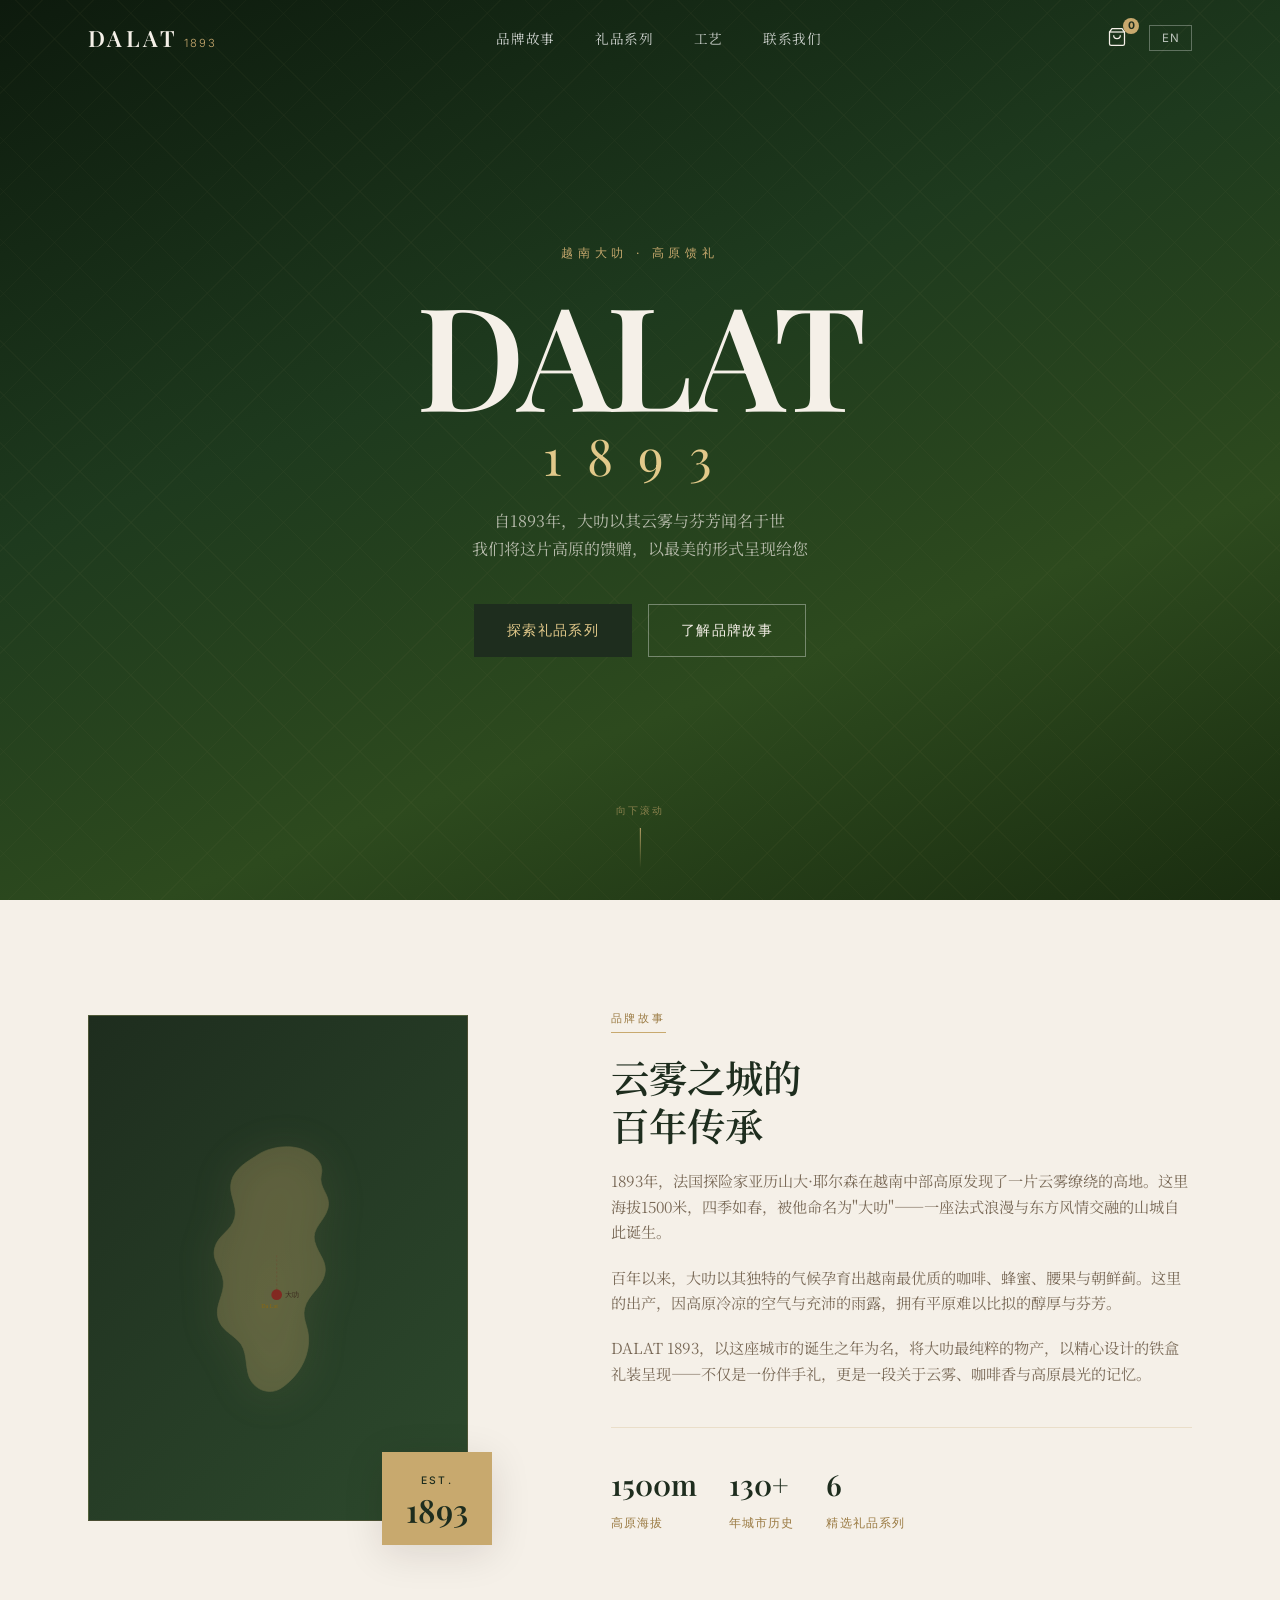
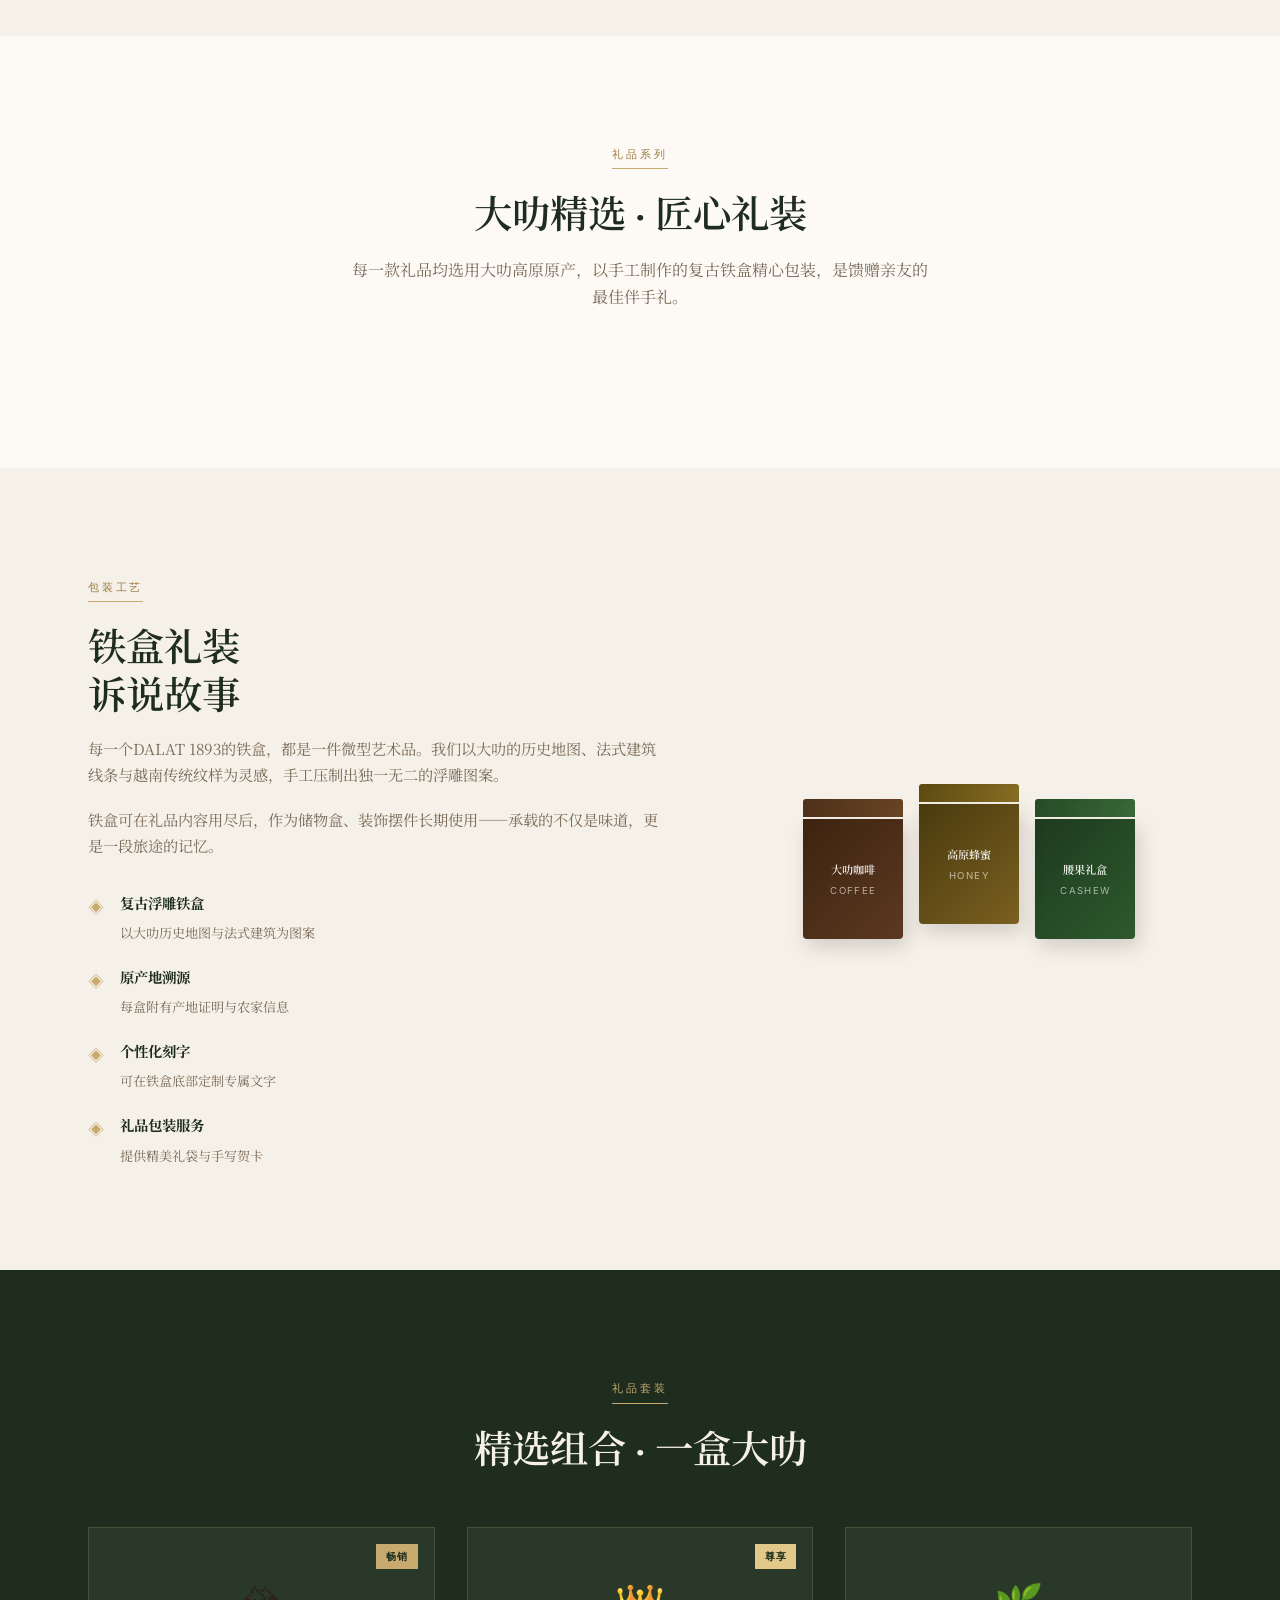
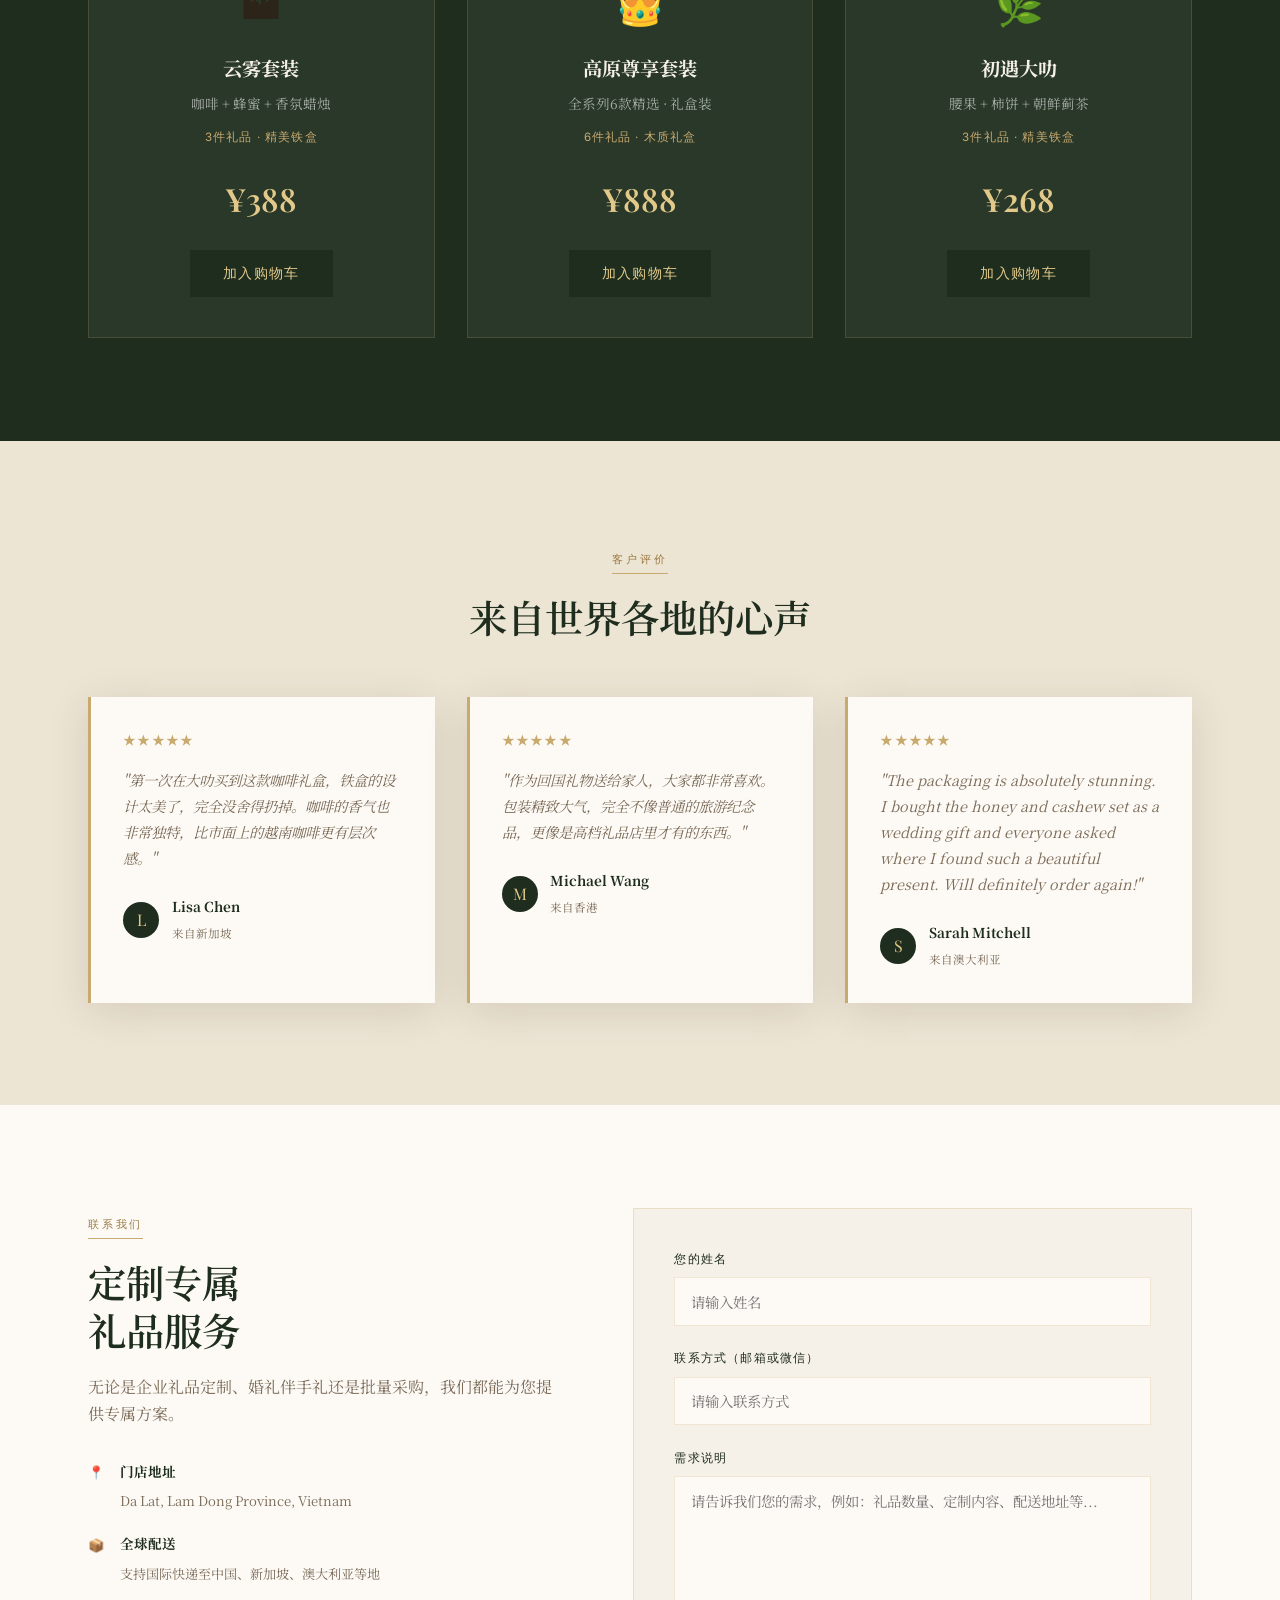
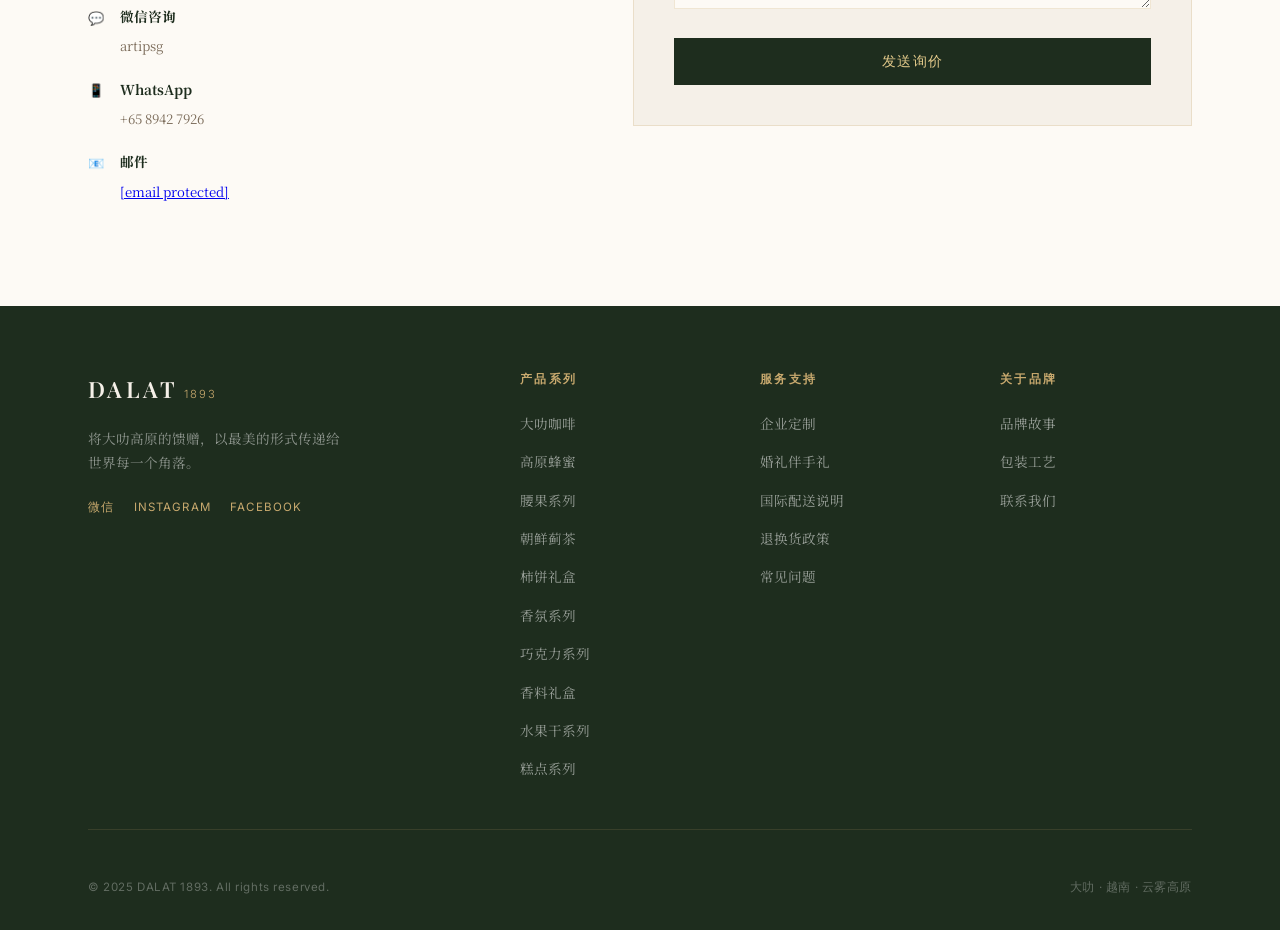
==== commit 6bac81f0: "Add files via upload" ====
--- a/dalat1893/index.html
+++ b/dalat1893/index.html
@@ -3,7 +3,59 @@
 <head>
   <meta charset="UTF-8" />
   <meta name="viewport" content="width=device-width, initial-scale=1.0" />
-  <title>DALAT 1893 — Da Lat Highland Gifts</title>
+  <title>DALAT 1893 — 大叻高原礼品 | Da Lat Highland Gifts Vietnam</title>
+
+  <!-- SEO Meta Tags -->
+  <meta name="description" content="DALAT 1893 — 越南大叻高原精选礼品，包括咖啡、蜂蜜、腰果、朝鲜蓟茶等，以复古铁盒精心礼装。支持国际配送至新加坡、中国、澳大利亚。Da Lat Highland gifts, coffee, honey and cashew gift sets with vintage tin box packaging." />
+  <meta name="keywords" content="大叻礼品, Da Lat gifts, 越南伴手礼, Vietnam souvenirs, 大叻咖啡, Da Lat coffee, 大叻蜂蜜, highland honey, 腰果礼盒, cashew gift box, 铁盒礼装, tin box gifts, 越南高原, Vietnam highland, DALAT 1893, 大叻特产, 新加坡越南礼品" />
+  <meta name="author" content="DALAT 1893" />
+  <meta name="robots" content="index, follow" />
+  <link rel="canonical" href="https://www.dalat1893.com/" />
+
+  <!-- Open Graph (for sharing on WeChat, Facebook, etc.) -->
+  <meta property="og:type" content="website" />
+  <meta property="og:url" content="https://www.dalat1893.com/" />
+  <meta property="og:title" content="DALAT 1893 — 大叻高原礼品 | Da Lat Highland Gifts" />
+  <meta property="og:description" content="越南大叻高原精选礼品——咖啡、蜂蜜、腰果、铁盒礼装，支持国际配送。Premium Da Lat highland gifts with vintage tin box packaging." />
+  <meta property="og:image" content="https://www.dalat1893.com/assets/og-image.jpg" />
+  <meta property="og:locale" content="zh_CN" />
+  <meta property="og:locale:alternate" content="en_US" />
+  <meta property="og:site_name" content="DALAT 1893" />
+
+  <!-- Twitter Card -->
+  <meta name="twitter:card" content="summary_large_image" />
+  <meta name="twitter:title" content="DALAT 1893 — Da Lat Highland Gifts" />
+  <meta name="twitter:description" content="Premium Vietnam highland gifts with vintage tin box packaging. Coffee, honey, cashew and more." />
+  <meta name="twitter:image" content="https://www.dalat1893.com/assets/og-image.jpg" />
+
+  <!-- Structured Data (JSON-LD) -->
+  <script type="application/ld+json">
+  {
+    "@context": "https://schema.org",
+    "@type": "Store",
+    "name": "DALAT 1893",
+    "description": "越南大叻高原精选礼品，包括咖啡、蜂蜜、腰果等，以复古铁盒精心礼装。",
+    "url": "https://www.dalat1893.com",
+    "logo": "https://www.dalat1893.com/assets/images/logo.png",
+    "address": {
+      "@type": "PostalAddress",
+      "addressLocality": "Da Lat",
+      "addressRegion": "Lam Dong",
+      "addressCountry": "VN"
+    },
+    "contactPoint": {
+      "@type": "ContactPoint",
+      "telephone": "+65-8942-7926",
+      "contactType": "customer service",
+      "availableLanguage": ["Chinese", "English"]
+    },
+    "sameAs": [
+      "https://www.instagram.com/dalat1893",
+      "https://www.facebook.com/dalat1893"
+    ]
+  }
+  </script>
+
   <link rel="preconnect" href="https://fonts.googleapis.com" />
   <link href="https://fonts.googleapis.com/css2?family=Playfair+Display:ital,wght@0,400;0,600;1,400&family=Noto+Serif+SC:wght@300;400;600&family=Inter:wght@300;400;500&display=swap" rel="stylesheet" />
   <link rel="stylesheet" href="assets/css/style.css" />
@@ -316,7 +368,7 @@
             <span class="contact-icon">📧</span>
             <div>
               <strong data-i18n="contact.email.title">邮件</strong>
-              <span>jiaogm2022@gmail.com</span>
+              <span><a href="/cdn-cgi/l/email-protection" class="__cf_email__" data-cfemail="ddb7b4bcb2bab0efedefef9dbab0bcb4b1f3beb2b0">[email&#160;protected]</a></span>
             </div>
           </div>
         </div>
@@ -393,7 +445,7 @@
       </div>
     </div>
     <div class="footer-bottom">
-      <p>© 2024 DALAT 1893. All rights reserved.</p>
+      <p>© 2025 DALAT 1893. All rights reserved.</p>
       <p data-i18n="footer.bottom">大叻 · 越南 · 云雾高原</p>
     </div>
   </div>
@@ -426,10 +478,4 @@
 <!-- ===== PRODUCT MODAL ===== -->
 <div class="modal-overlay" id="modalOverlay"></div>
 <div class="product-modal" id="productModal">
-  <button class="modal-close" id="modalClose">✕</button>
-  <div class="modal-content" id="modalContent"></div>
-</div>
-
-<script src="assets/js/main.js"></script>
-</body>
-</html>
+  <button class="modal-close" id="modalClose">✕</butto
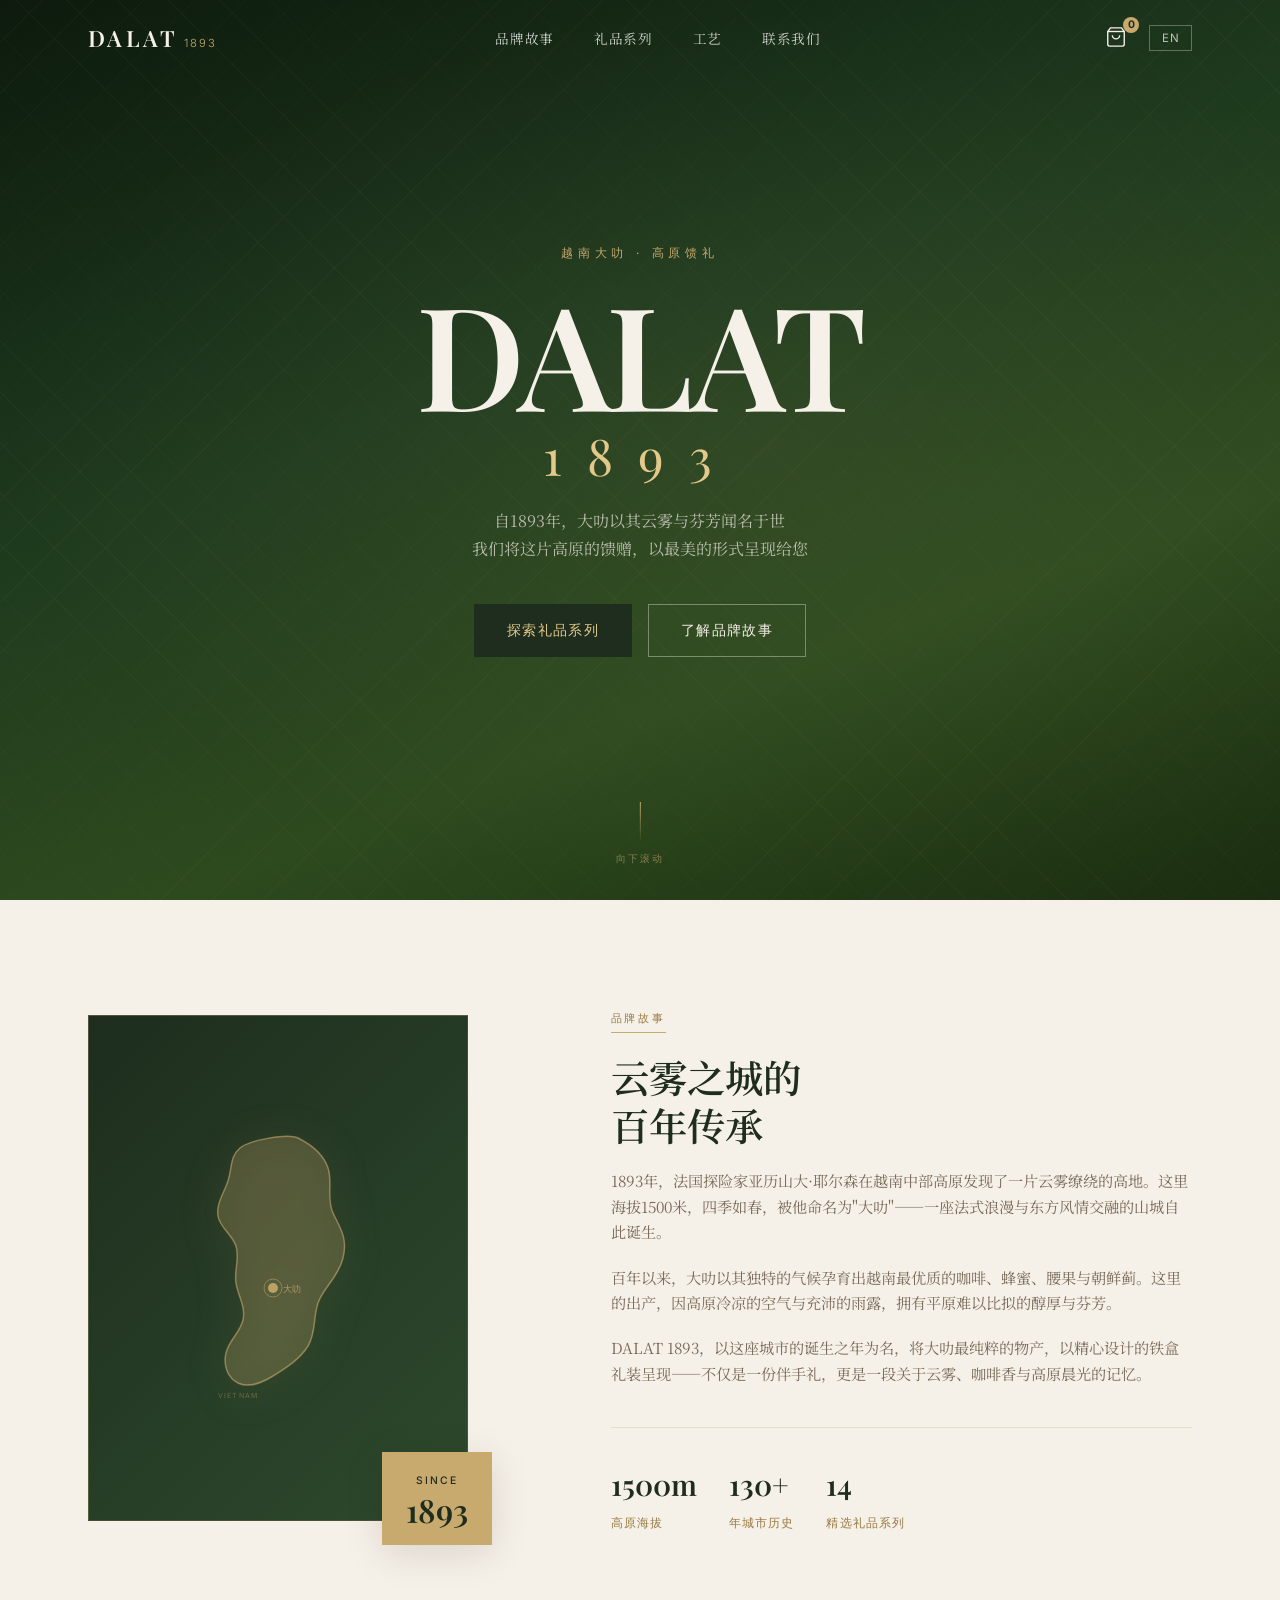
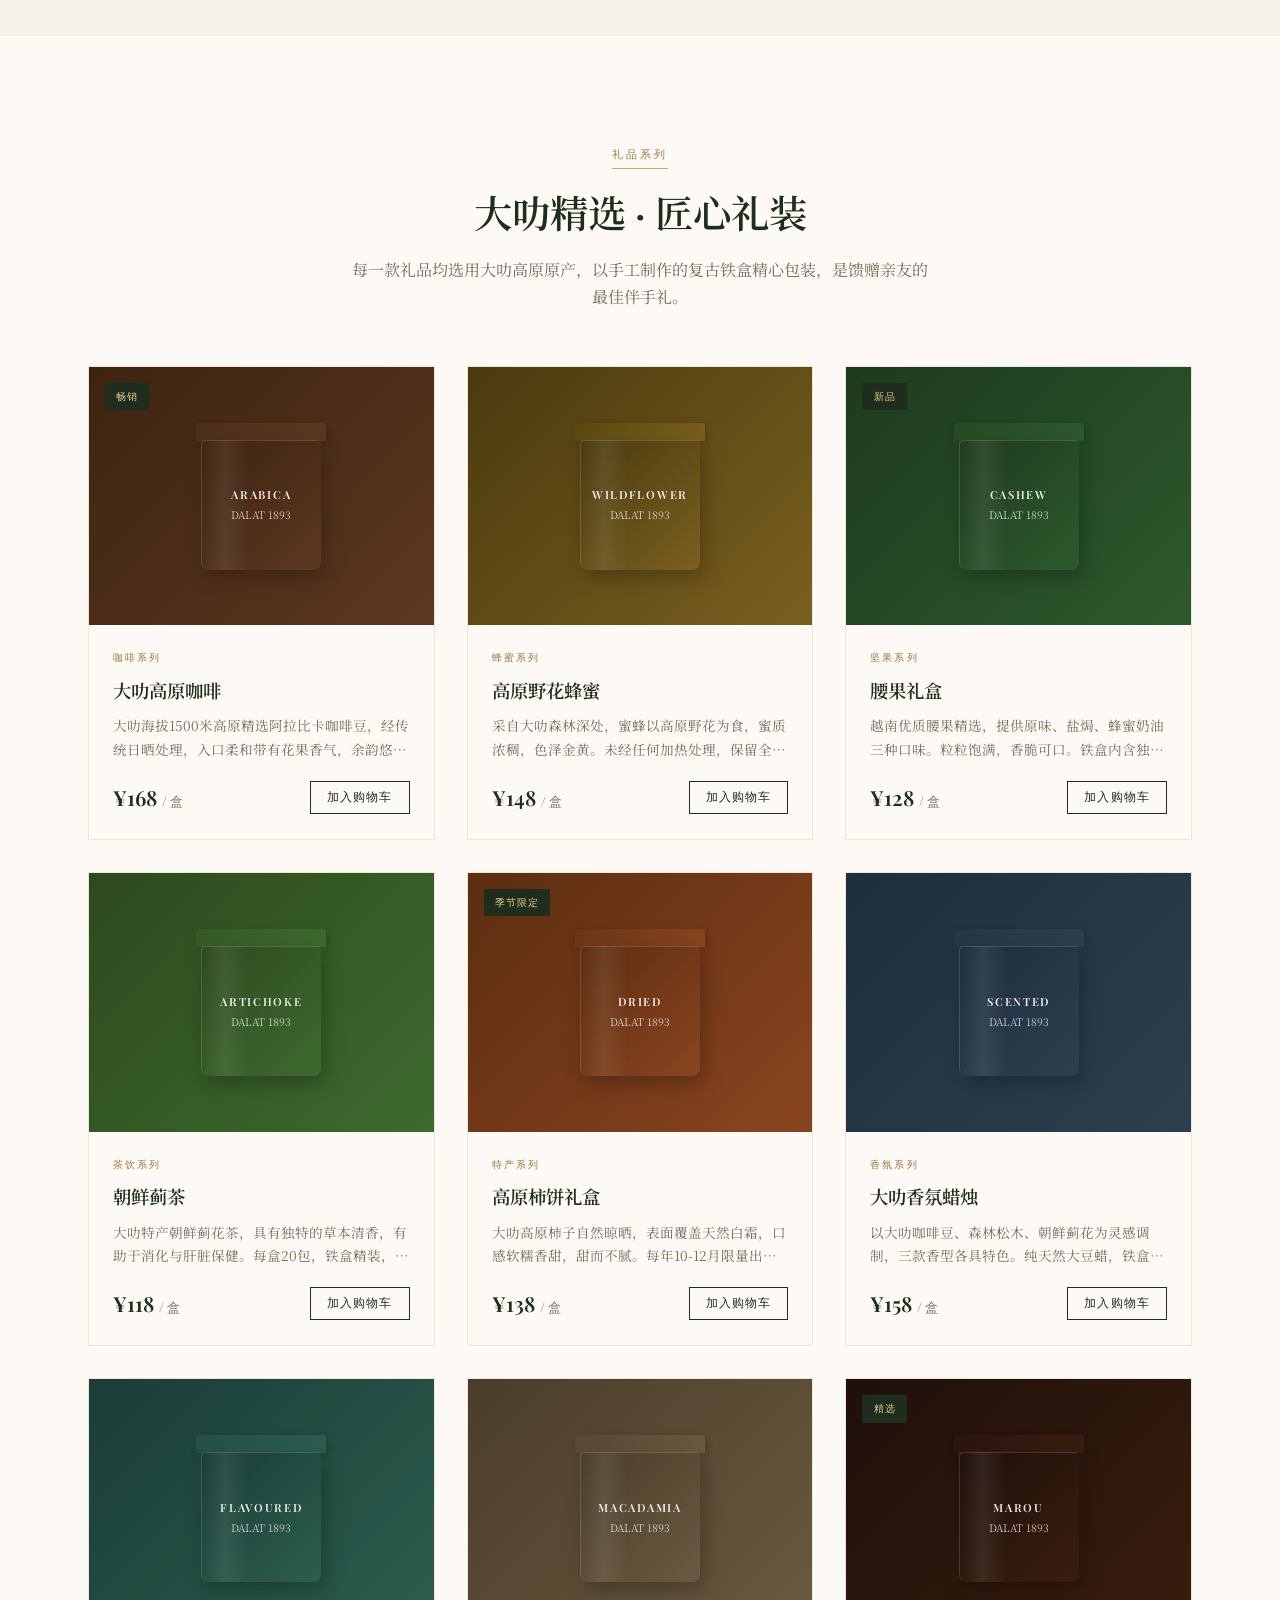
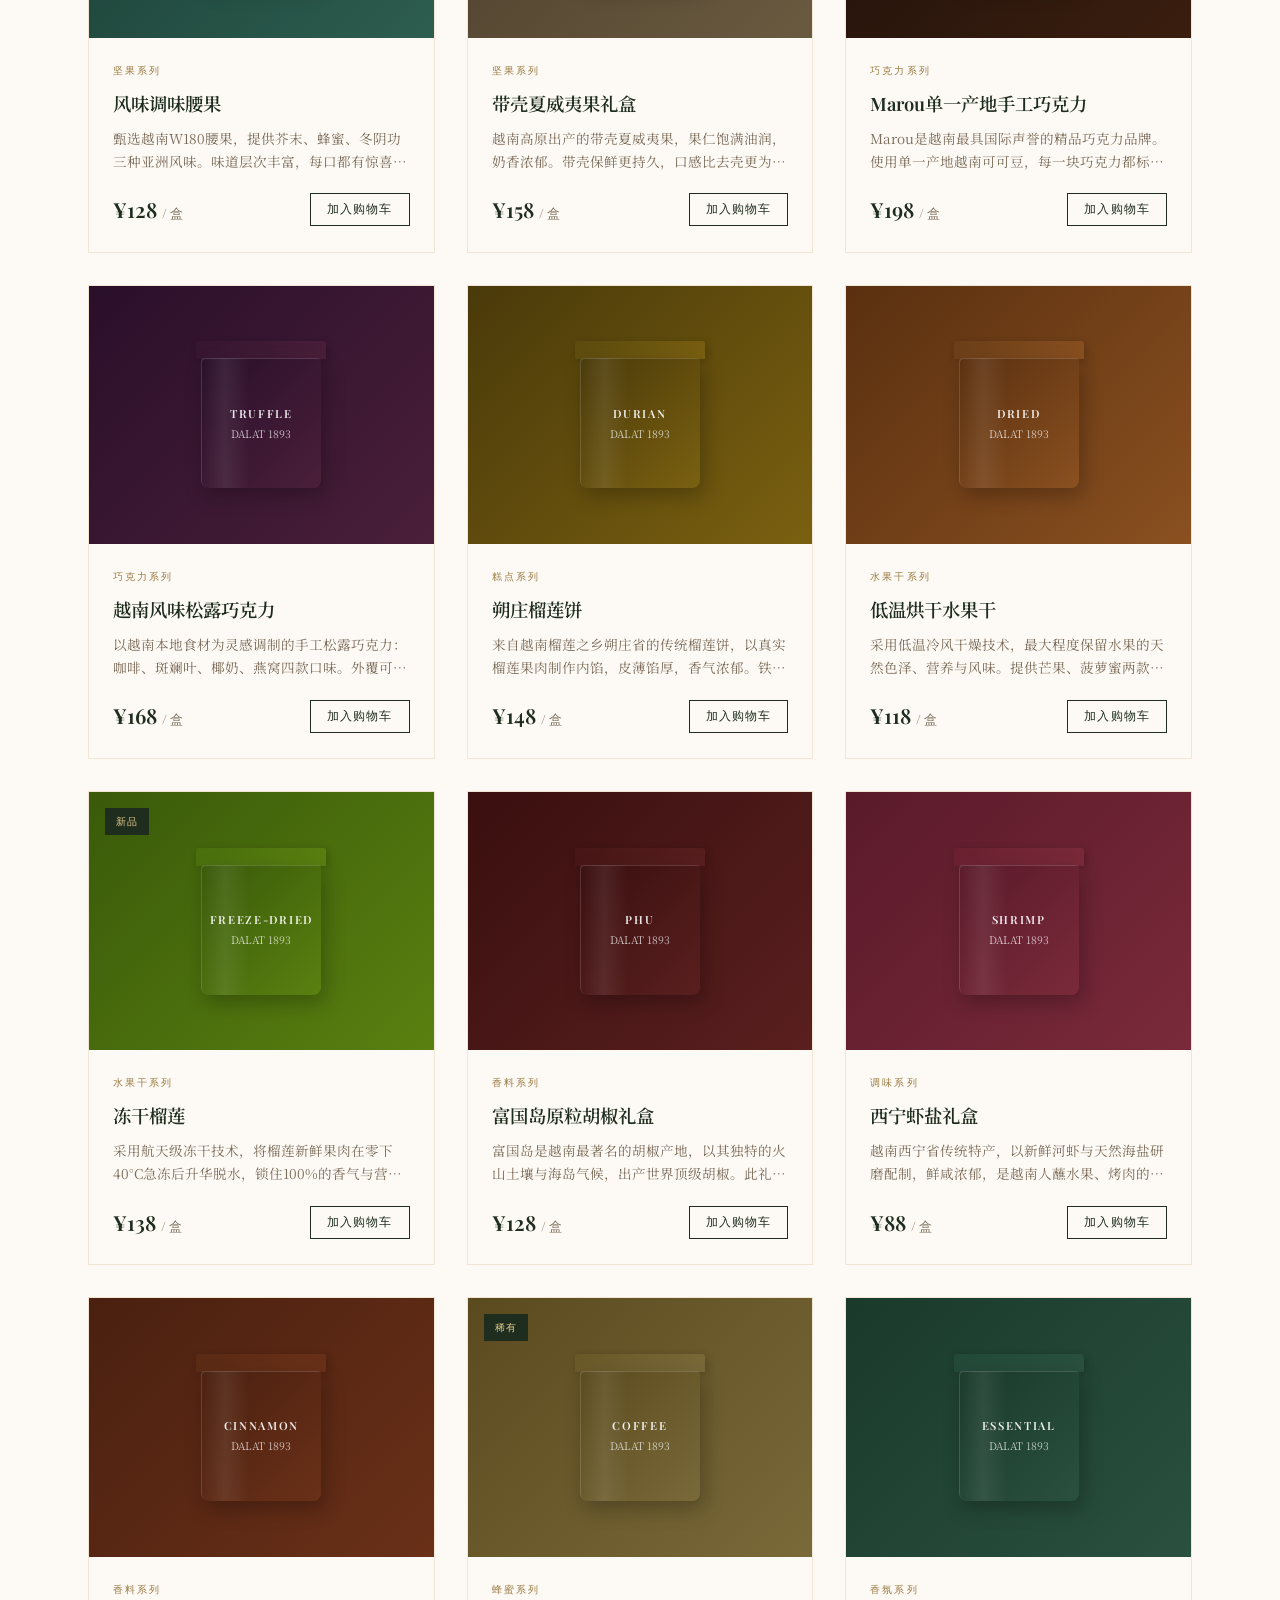
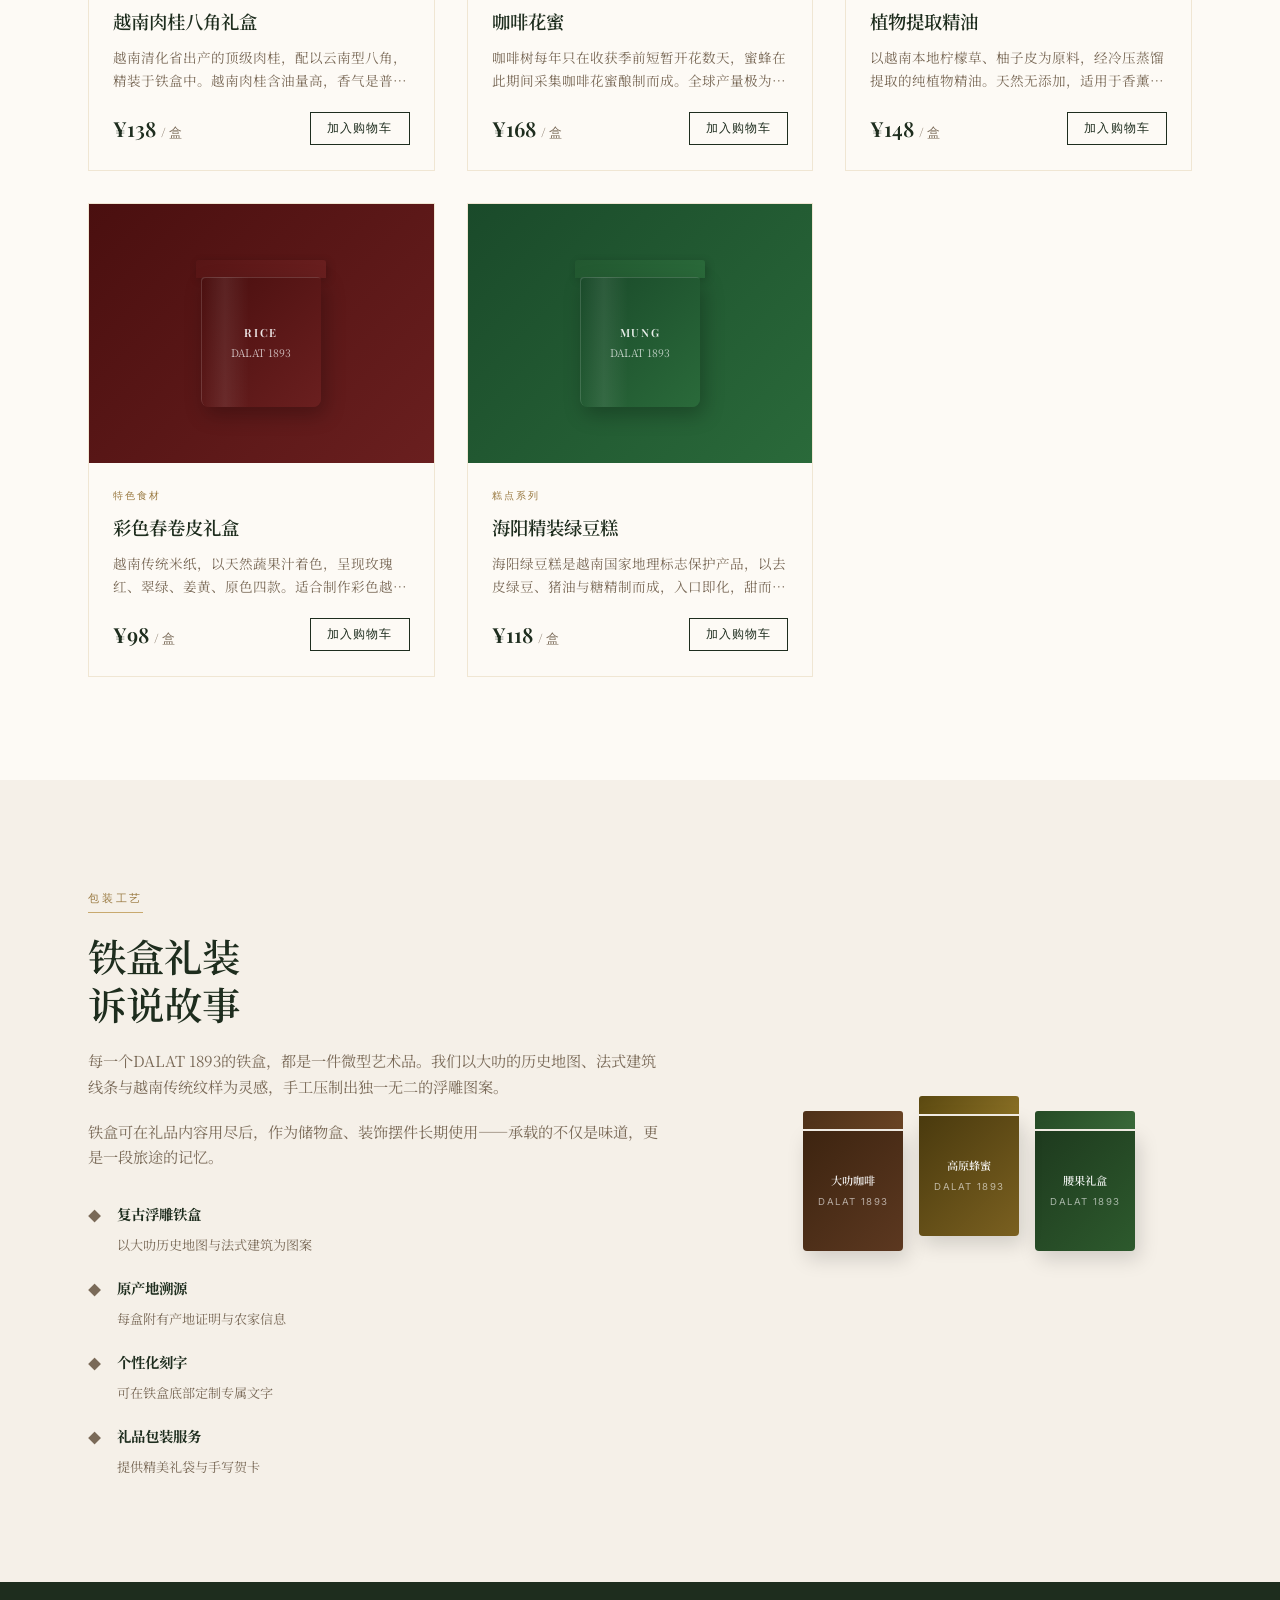
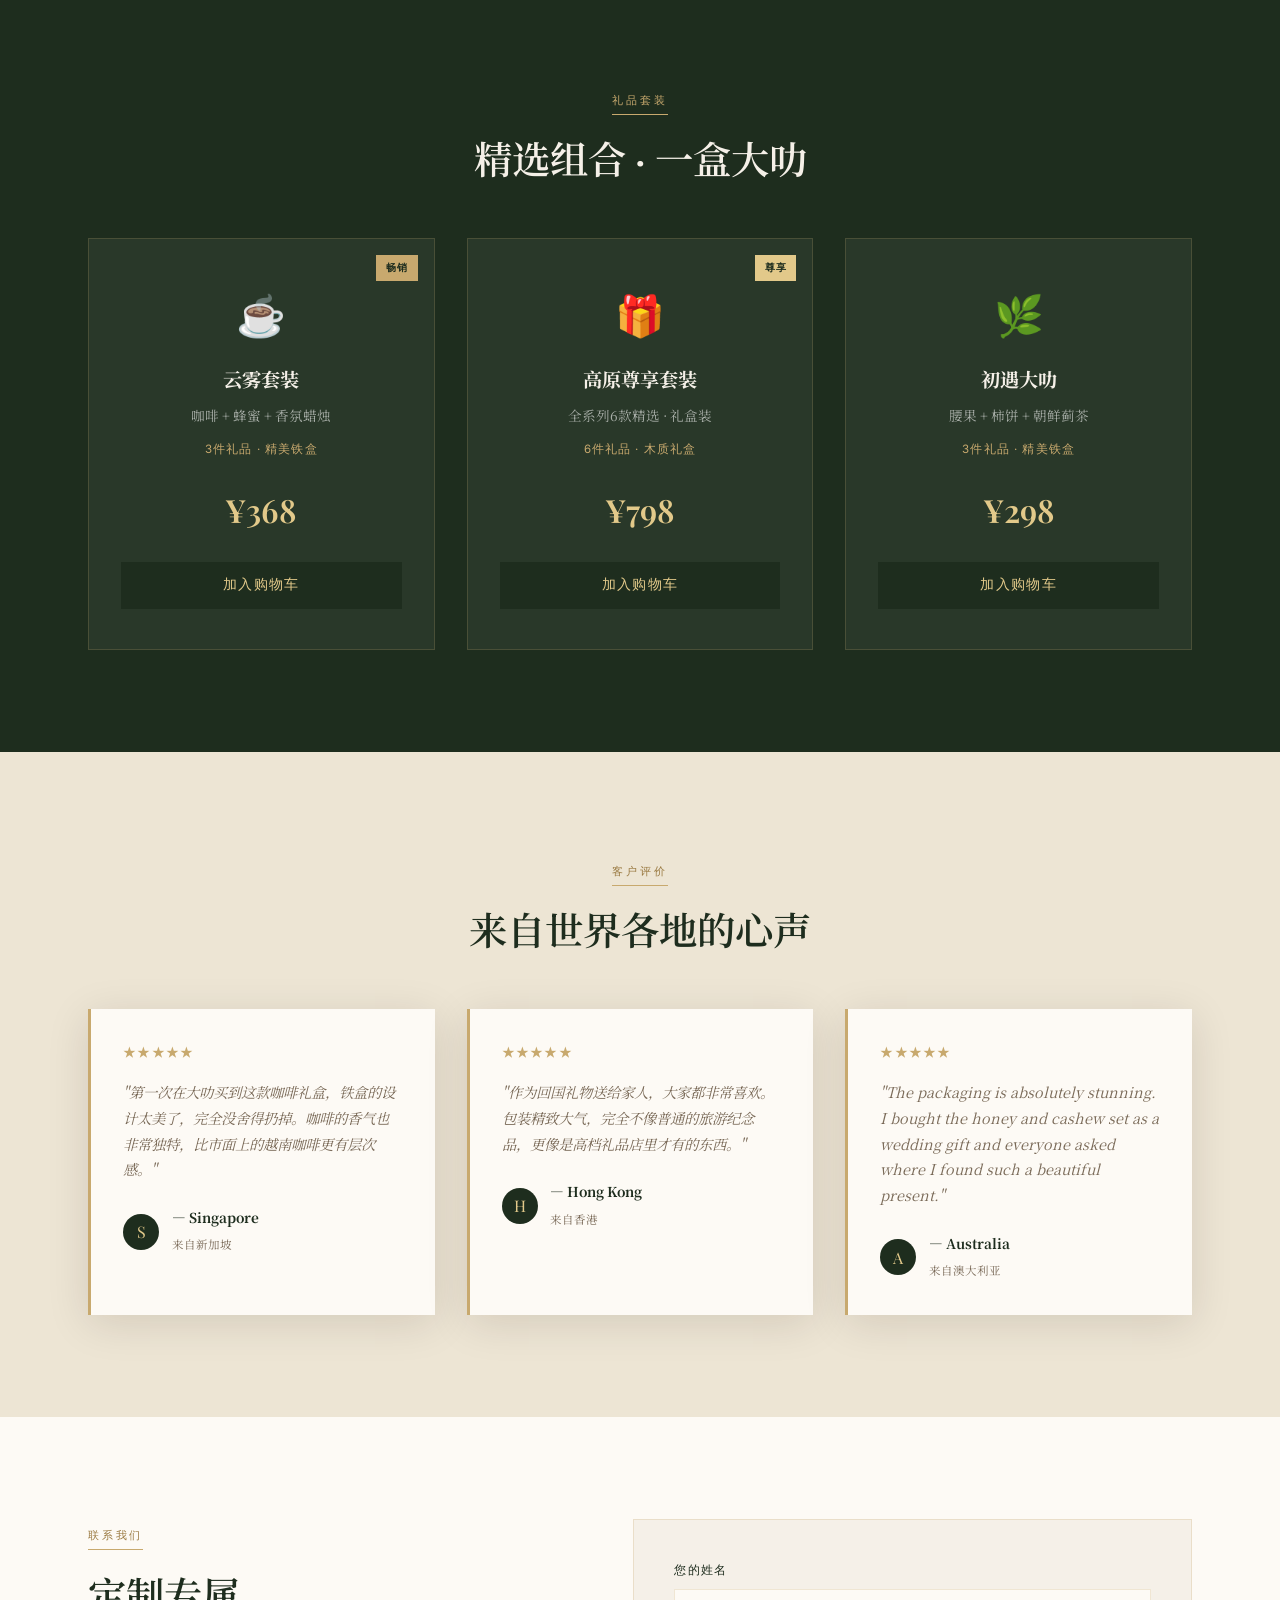
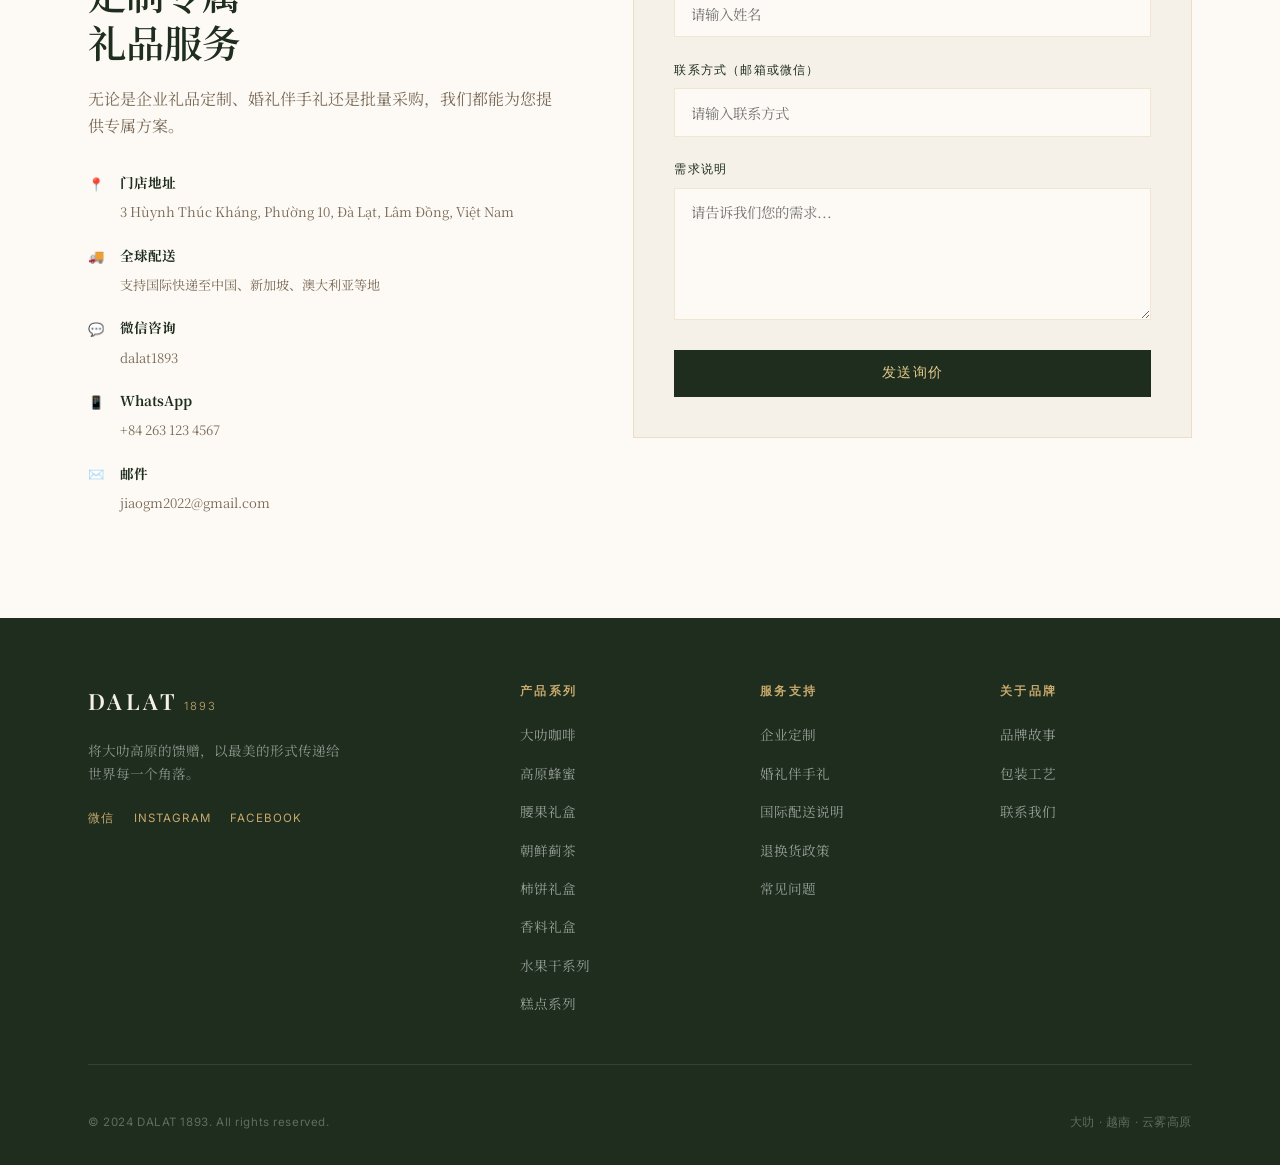
==== commit 78ba2341: "Add files via upload" ====
--- a/dalat1893/index.html
+++ b/dalat1893/index.html
@@ -3,72 +3,25 @@
 <head>
   <meta charset="UTF-8" />
   <meta name="viewport" content="width=device-width, initial-scale=1.0" />
-  <title>DALAT 1893 — 大叻高原礼品 | Da Lat Highland Gifts Vietnam</title>
-
-  <!-- SEO Meta Tags -->
-  <meta name="description" content="DALAT 1893 — 越南大叻高原精选礼品，包括咖啡、蜂蜜、腰果、朝鲜蓟茶等，以复古铁盒精心礼装。支持国际配送至新加坡、中国、澳大利亚。Da Lat Highland gifts, coffee, honey and cashew gift sets with vintage tin box packaging." />
-  <meta name="keywords" content="大叻礼品, Da Lat gifts, 越南伴手礼, Vietnam souvenirs, 大叻咖啡, Da Lat coffee, 大叻蜂蜜, highland honey, 腰果礼盒, cashew gift box, 铁盒礼装, tin box gifts, 越南高原, Vietnam highland, DALAT 1893, 大叻特产, 新加坡越南礼品" />
-  <meta name="author" content="DALAT 1893" />
-  <meta name="robots" content="index, follow" />
-  <link rel="canonical" href="https://www.dalat1893.com/" />
-
-  <!-- Open Graph (for sharing on WeChat, Facebook, etc.) -->
-  <meta property="og:type" content="website" />
-  <meta property="og:url" content="https://www.dalat1893.com/" />
-  <meta property="og:title" content="DALAT 1893 — 大叻高原礼品 | Da Lat Highland Gifts" />
-  <meta property="og:description" content="越南大叻高原精选礼品——咖啡、蜂蜜、腰果、铁盒礼装，支持国际配送。Premium Da Lat highland gifts with vintage tin box packaging." />
-  <meta property="og:image" content="https://www.dalat1893.com/assets/og-image.jpg" />
-  <meta property="og:locale" content="zh_CN" />
-  <meta property="og:locale:alternate" content="en_US" />
-  <meta property="og:site_name" content="DALAT 1893" />
-
-  <!-- Twitter Card -->
-  <meta name="twitter:card" content="summary_large_image" />
-  <meta name="twitter:title" content="DALAT 1893 — Da Lat Highland Gifts" />
-  <meta name="twitter:description" content="Premium Vietnam highland gifts with vintage tin box packaging. Coffee, honey, cashew and more." />
-  <meta name="twitter:image" content="https://www.dalat1893.com/assets/og-image.jpg" />
-
-  <!-- Structured Data (JSON-LD) -->
-  <script type="application/ld+json">
-  {
-    "@context": "https://schema.org",
-    "@type": "Store",
-    "name": "DALAT 1893",
-    "description": "越南大叻高原精选礼品，包括咖啡、蜂蜜、腰果等，以复古铁盒精心礼装。",
-    "url": "https://www.dalat1893.com",
-    "logo": "https://www.dalat1893.com/assets/images/logo.png",
-    "address": {
-      "@type": "PostalAddress",
-      "addressLocality": "Da Lat",
-      "addressRegion": "Lam Dong",
-      "addressCountry": "VN"
-    },
-    "contactPoint": {
-      "@type": "ContactPoint",
-      "telephone": "+65-8942-7926",
-      "contactType": "customer service",
-      "availableLanguage": ["Chinese", "English"]
-    },
-    "sameAs": [
-      "https://www.instagram.com/dalat1893",
-      "https://www.facebook.com/dalat1893"
-    ]
-  }
-  </script>
-
+  <title>DALAT 1893 · 大叻高原礼品</title>
+  <meta name="description" content="来自越南大叻高原的精品礼装——咖啡、蜂蜜、腰果、香料，以手工复古铁盒精心包装。" />
+  <meta property="og:title" content="DALAT 1893 · 大叻高原礼品" />
+  <meta property="og:description" content="来自越南大叻1893年以来的高原馈礼" />
+  <meta property="og:image" content="og-image.jpg" />
   <link rel="preconnect" href="https://fonts.googleapis.com" />
-  <link href="https://fonts.googleapis.com/css2?family=Playfair+Display:ital,wght@0,400;0,600;1,400&family=Noto+Serif+SC:wght@300;400;600&family=Inter:wght@300;400;500&display=swap" rel="stylesheet" />
+  <link rel="preconnect" href="https://fonts.gstatic.com" crossorigin />
+  <link href="https://fonts.googleapis.com/css2?family=Playfair+Display:wght@400;600;700&family=Noto+Serif+SC:wght@300;400;600&family=Inter:wght@300;400;500;600&display=swap" rel="stylesheet" />
   <link rel="stylesheet" href="assets/css/style.css" />
 </head>
 <body>
 
-<!-- ===== NAVIGATION ===== -->
+<!-- ===== NAVBAR ===== -->
 <header class="nav-header" id="navbar">
   <div class="nav-inner">
-    <div class="nav-logo">
+    <a href="#" class="nav-logo">
       <span class="logo-text">DALAT</span>
       <span class="logo-year">1893</span>
-    </div>
+    </a>
     <nav class="nav-links">
       <a href="#story" data-i18n="nav.story">品牌故事</a>
       <a href="#products" data-i18n="nav.products">礼品系列</a>
@@ -76,11 +29,10 @@
       <a href="#contact" data-i18n="nav.contact">联系我们</a>
     </nav>
     <div class="nav-actions">
-      <button class="cart-btn" id="cartBtn">
-        <svg width="20" height="20" viewBox="0 0 24 24" fill="none" stroke="currentColor" stroke-width="1.5">
-          <path d="M6 2 3 6v14a2 2 0 0 0 2 2h14a2 2 0 0 0 2-2V6l-3-4z"/>
-          <line x1="3" y1="6" x2="21" y2="6"/>
-          <path d="M16 10a4 4 0 0 1-8 0"/>
+      <button class="cart-btn" id="cartBtn" aria-label="购物车">
+        <svg width="22" height="22" viewBox="0 0 24 24" fill="none" stroke="currentColor" stroke-width="1.5">
+          <path d="M6 2L3 6v14a2 2 0 002 2h14a2 2 0 002-2V6l-3-4z"/><line x1="3" y1="6" x2="21" y2="6"/>
+          <path d="M16 10a4 4 0 01-8 0"/>
         </svg>
         <span class="cart-count" id="cartCount">0</span>
       </button>
@@ -91,14 +43,13 @@
 
 <!-- ===== HERO ===== -->
 <section class="hero">
+  <div class="hero-bg"></div>
+  <div class="hero-pattern"></div>
   <div class="hero-overlay"></div>
-  <div class="hero-bg">
-    <div class="hero-pattern"></div>
-  </div>
   <div class="hero-content">
     <p class="hero-sub" data-i18n="hero.sub">越南大叻 · 高原馈礼</p>
     <h1 class="hero-title">
-      <span>DALAT</span>
+      DALAT
       <span class="hero-title-year">1893</span>
     </h1>
     <p class="hero-desc" data-i18n-html="hero.desc">自1893年，大叻以其云雾与芬芳闻名于世<br/>我们将这片高原的馈赠，以最美的形式呈现给您</p>
@@ -108,8 +59,8 @@
     </div>
   </div>
   <div class="hero-scroll">
+    <div class="scroll-line"></div>
     <span data-i18n="hero.scroll">向下滚动</span>
-    <div class="scroll-line"></div>
   </div>
 </section>
 
@@ -121,17 +72,17 @@
         <div class="story-frame">
           <div class="story-img-placeholder">
             <div class="map-illustration">
-              <svg viewBox="0 0 300 400" class="vietnam-map">
-                <path d="M180,20 C200,25 220,40 215,60 C210,80 230,90 225,110 C220,130 200,140 205,160 C210,180 225,190 220,210 C215,230 195,240 190,260 C185,280 200,290 195,320 C190,350 170,370 155,380 C140,390 120,385 110,370 C100,355 105,330 95,315 C85,300 65,295 60,275 C55,255 70,240 68,220 C66,200 50,190 55,170 C60,150 80,145 85,125 C90,105 75,90 80,70 C85,50 105,40 120,30 C135,20 160,15 180,20Z" fill="#c8a96e" opacity="0.3" stroke="#c8a96e" stroke-width="1"/>
-                <circle cx="148" cy="240" r="8" fill="#8b1a1a" opacity="0.8"/>
-                <text x="160" y="244" font-size="11" fill="#3d2b1f" font-family="serif">大叻</text>
-                <text x="125" y="260" font-size="9" fill="#8b6914" font-family="serif">Da Lat</text>
-                <path d="M148,232 L148,180" stroke="#8b1a1a" stroke-width="0.5" stroke-dasharray="3,3" opacity="0.5"/>
+              <svg class="vietnam-map" viewBox="0 0 200 280" fill="none" xmlns="http://www.w3.org/2000/svg">
+                <path d="M120 10 C130 15, 145 25, 150 40 C155 55, 148 70, 155 85 C162 100, 170 110, 165 130 C160 150, 145 160, 140 175 C135 190, 138 205, 130 218 C122 231, 108 240, 95 248 C82 256, 70 260, 60 255 C50 250, 45 238, 48 225 C51 212, 62 205, 65 192 C68 179, 60 168, 58 155 C56 142, 62 130, 58 118 C54 106, 42 100, 40 88 C38 76, 46 65, 50 53 C54 41, 52 28, 62 20 C72 12, 110 5, 120 10Z" fill="rgba(200,169,110,0.25)" stroke="rgba(200,169,110,0.6)" stroke-width="1.5"/>
+                <circle cx="95" cy="160" r="5" fill="var(--gold)" opacity="0.9"/>
+                <circle cx="95" cy="160" r="9" fill="none" stroke="var(--gold)" stroke-width="1" opacity="0.5"/>
+                <text x="105" y="164" font-family="Inter" font-size="9" fill="rgba(200,169,110,0.8)" letter-spacing="0.05em">大叻</text>
+                <text x="60" y="270" font-family="Inter" font-size="7" fill="rgba(200,169,110,0.4)" letter-spacing="0.15em" text-anchor="middle">VIETNAM</text>
               </svg>
             </div>
           </div>
           <div class="story-year-badge">
-            <span>Est.</span>
+            <span>SINCE</span>
             <strong>1893</strong>
           </div>
         </div>
@@ -152,7 +103,7 @@
             <span data-i18n="story.stat2">年城市历史</span>
           </div>
           <div class="stat">
-            <strong>6</strong>
+            <strong>14</strong>
             <span data-i18n="story.stat3">精选礼品系列</span>
           </div>
         </div>
@@ -170,7 +121,7 @@
       <p class="section-desc" data-i18n="products.desc">每一款礼品均选用大叻高原原产，以手工制作的复古铁盒精心包装，是馈赠亲友的最佳伴手礼。</p>
     </div>
     <div class="products-grid" id="productsGrid">
-      <!-- Products injected by JS -->
+      <!-- Rendered by JS -->
     </div>
   </div>
 </section>
@@ -186,28 +137,28 @@
         <p data-i18n="craft.p2">铁盒可在礼品内容用尽后，作为储物盒、装饰摆件长期使用——承载的不仅是味道，更是一段旅途的记忆。</p>
         <ul class="craft-features">
           <li>
-            <div class="feature-icon">◈</div>
+            <span class="feature-icon">◆</span>
             <div>
               <strong data-i18n="craft.f1.title">复古浮雕铁盒</strong>
               <span data-i18n="craft.f1.desc">以大叻历史地图与法式建筑为图案</span>
             </div>
           </li>
           <li>
-            <div class="feature-icon">◈</div>
+            <span class="feature-icon">◆</span>
             <div>
               <strong data-i18n="craft.f2.title">原产地溯源</strong>
               <span data-i18n="craft.f2.desc">每盒附有产地证明与农家信息</span>
             </div>
           </li>
           <li>
-            <div class="feature-icon">◈</div>
+            <span class="feature-icon">◆</span>
             <div>
               <strong data-i18n="craft.f3.title">个性化刻字</strong>
               <span data-i18n="craft.f3.desc">可在铁盒底部定制专属文字</span>
             </div>
           </li>
           <li>
-            <div class="feature-icon">◈</div>
+            <span class="feature-icon">◆</span>
             <div>
               <strong data-i18n="craft.f4.title">礼品包装服务</strong>
               <span data-i18n="craft.f4.desc">提供精美礼袋与手写贺卡</span>
@@ -221,21 +172,21 @@
             <div class="box-lid"></div>
             <div class="box-body">
               <span class="box-label" data-i18n="craft.box1">大叻咖啡</span>
-              <span class="box-sublabel">COFFEE</span>
+              <span class="box-sublabel">DALAT 1893</span>
             </div>
           </div>
           <div class="box-card box-2">
             <div class="box-lid"></div>
             <div class="box-body">
               <span class="box-label" data-i18n="craft.box2">高原蜂蜜</span>
-              <span class="box-sublabel">HONEY</span>
+              <span class="box-sublabel">DALAT 1893</span>
             </div>
           </div>
           <div class="box-card box-3">
             <div class="box-lid"></div>
             <div class="box-body">
               <span class="box-label" data-i18n="craft.box3">腰果礼盒</span>
-              <span class="box-sublabel">CASHEW</span>
+              <span class="box-sublabel">DALAT 1893</span>
             </div>
           </div>
         </div>
@@ -245,80 +196,80 @@
 </section>
 
 <!-- ===== GIFT SETS ===== -->
-<section class="gift-sets">
+<section class="gift-sets" id="gift-sets">
   <div class="container">
     <div class="section-header">
       <span class="section-label" data-i18n="sets.label">礼品套装</span>
       <h2 class="section-title" data-i18n="sets.title">精选组合 · 一盒大叻</h2>
     </div>
     <div class="sets-grid">
-      <div class="set-card set-premium">
+      <div class="set-card fade-in">
         <div class="set-badge" data-i18n="set1.badge">畅销</div>
-        <div class="set-icon">🏔</div>
+        <div class="set-icon">☕</div>
         <h3 data-i18n="set1.name">云雾套装</h3>
         <p data-i18n="set1.desc">咖啡 + 蜂蜜 + 香氛蜡烛</p>
         <div class="set-items" data-i18n="set1.items">3件礼品 · 精美铁盒</div>
-        <div class="set-price">¥388</div>
-        <button class="btn-primary" data-i18n="cart.add" onclick="addSetToCart('set1', 388)">加入购物车</button>
-      </div>
-      <div class="set-card set-deluxe">
+        <div class="set-price">¥368</div>
+        <button class="btn-primary btn-full" onclick="addSetToCart('set1', 368)" data-i18n="cart.add">加入购物车</button>
+      </div>
+      <div class="set-card fade-in">
         <div class="set-badge set-badge-gold" data-i18n="set2.badge">尊享</div>
-        <div class="set-icon">👑</div>
+        <div class="set-icon">🎁</div>
         <h3 data-i18n="set2.name">高原尊享套装</h3>
         <p data-i18n="set2.desc">全系列6款精选 · 礼盒装</p>
         <div class="set-items" data-i18n="set2.items">6件礼品 · 木质礼盒</div>
-        <div class="set-price">¥888</div>
-        <button class="btn-primary" data-i18n="cart.add" onclick="addSetToCart('set2', 888)">加入购物车</button>
-      </div>
-      <div class="set-card set-mini">
+        <div class="set-price">¥798</div>
+        <button class="btn-primary btn-full" onclick="addSetToCart('set2', 798)" data-i18n="cart.add">加入购物车</button>
+      </div>
+      <div class="set-card fade-in">
         <div class="set-icon">🌿</div>
         <h3 data-i18n="set3.name">初遇大叻</h3>
         <p data-i18n="set3.desc">腰果 + 柿饼 + 朝鲜蓟茶</p>
         <div class="set-items" data-i18n="set3.items">3件礼品 · 精美铁盒</div>
-        <div class="set-price">¥268</div>
-        <button class="btn-primary" data-i18n="cart.add" onclick="addSetToCart('set3', 268)">加入购物车</button>
+        <div class="set-price">¥298</div>
+        <button class="btn-primary btn-full" onclick="addSetToCart('set3', 298)" data-i18n="cart.add">加入购物车</button>
       </div>
     </div>
   </div>
 </section>
 
 <!-- ===== TESTIMONIALS ===== -->
-<section class="testimonials">
+<section class="testimonials" id="testimonials">
   <div class="container">
     <div class="section-header">
       <span class="section-label" data-i18n="testimonials.label">客户评价</span>
       <h2 class="section-title" data-i18n="testimonials.title">来自世界各地的心声</h2>
     </div>
     <div class="testimonials-grid">
-      <div class="testimonial-card">
+      <div class="testimonial-card fade-in">
         <div class="stars">★★★★★</div>
         <p data-i18n="t1.text">"第一次在大叻买到这款咖啡礼盒，铁盒的设计太美了，完全没舍得扔掉。咖啡的香气也非常独特，比市面上的越南咖啡更有层次感。"</p>
         <div class="reviewer">
-          <div class="reviewer-avatar">L</div>
+          <div class="reviewer-avatar">S</div>
           <div>
-            <strong>Lisa Chen</strong>
+            <strong>— Singapore</strong>
             <span data-i18n="t1.from">来自新加坡</span>
           </div>
         </div>
       </div>
-      <div class="testimonial-card">
+      <div class="testimonial-card fade-in">
         <div class="stars">★★★★★</div>
         <p data-i18n="t2.text">"作为回国礼物送给家人，大家都非常喜欢。包装精致大气，完全不像普通的旅游纪念品，更像是高档礼品店里才有的东西。"</p>
         <div class="reviewer">
-          <div class="reviewer-avatar">M</div>
+          <div class="reviewer-avatar">H</div>
           <div>
-            <strong>Michael Wang</strong>
+            <strong>— Hong Kong</strong>
             <span data-i18n="t2.from">来自香港</span>
           </div>
         </div>
       </div>
-      <div class="testimonial-card">
+      <div class="testimonial-card fade-in">
         <div class="stars">★★★★★</div>
-        <p data-i18n="t3.text">"The packaging is absolutely stunning. I bought the honey and cashew set as a wedding gift and everyone asked where I found such a beautiful present. Will definitely order again!"</p>
+        <p data-i18n="t3.text">"The packaging is absolutely stunning. I bought the honey and cashew set as a wedding gift and everyone asked where I found such a beautiful present."</p>
         <div class="reviewer">
-          <div class="reviewer-avatar">S</div>
+          <div class="reviewer-avatar">A</div>
           <div>
-            <strong>Sarah Mitchell</strong>
+            <strong>— Australia</strong>
             <span data-i18n="t3.from">来自澳大利亚</span>
           </div>
         </div>
@@ -340,11 +291,11 @@
             <span class="contact-icon">📍</span>
             <div>
               <strong data-i18n="contact.addr.title">门店地址</strong>
-              <span>Da Lat, Lam Dong Province, Vietnam</span>
+              <span>3 Hùynh Thúc Kháng, Phường 10, Đà Lạt, Lâm Đồng, Việt Nam</span>
             </div>
           </div>
           <div class="contact-item">
-            <span class="contact-icon">📦</span>
+            <span class="contact-icon">🚚</span>
             <div>
               <strong data-i18n="contact.shipping.title">全球配送</strong>
               <span data-i18n="contact.shipping.desc">支持国际快递至中国、新加坡、澳大利亚等地</span>
@@ -354,21 +305,21 @@
             <span class="contact-icon">💬</span>
             <div>
               <strong data-i18n="contact.wechat.title">微信咨询</strong>
-              <span>artipsg</span>
+              <span>dalat1893</span>
             </div>
           </div>
           <div class="contact-item">
             <span class="contact-icon">📱</span>
             <div>
               <strong data-i18n="contact.whatsapp.title">WhatsApp</strong>
-              <span><a href="https://wa.me/6589427926" style="color:inherit;text-decoration:none;">+65 8942 7926</a></span>
+              <span>+84 263 123 4567</span>
             </div>
           </div>
           <div class="contact-item">
-            <span class="contact-icon">📧</span>
+            <span class="contact-icon">✉️</span>
             <div>
               <strong data-i18n="contact.email.title">邮件</strong>
-              <span><a href="/cdn-cgi/l/email-protection" class="__cf_email__" data-cfemail="ddb7b4bcb2bab0efedefef9dbab0bcb4b1f3beb2b0">[email&#160;protected]</a></span>
+              <span data-i18n="contact.email.desc">jiaogm2022@gmail.com</span>
             </div>
           </div>
         </div>
@@ -377,15 +328,15 @@
         <form id="contactForm">
           <div class="form-group">
             <label data-i18n="form.name.label">您的姓名</label>
-            <input type="text" data-i18n-placeholder="form.name.placeholder" placeholder="请输入姓名" />
+            <input type="text" required data-i18n-placeholder="form.name.placeholder" placeholder="请输入姓名" />
           </div>
           <div class="form-group">
             <label data-i18n="form.contact.label">联系方式（邮箱或微信）</label>
-            <input type="text" data-i18n-placeholder="form.contact.placeholder" placeholder="请输入联系方式" />
+            <input type="text" required data-i18n-placeholder="form.contact.placeholder" placeholder="请输入联系方式" />
           </div>
           <div class="form-group">
             <label data-i18n="form.message.label">需求说明</label>
-            <textarea rows="5" data-i18n-placeholder="form.message.placeholder" placeholder="请告诉我们您的需求，例如：礼品数量、定制内容、配送地址等..."></textarea>
+            <textarea rows="5" required data-i18n-placeholder="form.message.placeholder" placeholder="请告诉我们您的需求..."></textarea>
           </div>
           <button type="submit" class="btn-primary btn-full" data-i18n="form.submit">发送询价</button>
         </form>
@@ -399,9 +350,9 @@
   <div class="container">
     <div class="footer-grid">
       <div class="footer-brand">
-        <div class="nav-logo">
+        <div class="nav-logo" style="margin-bottom:1rem;">
           <span class="logo-text">DALAT</span>
-          <span class="logo-year">1893</span>
+          <span class="logo-year" style="color:var(--gold);">1893</span>
         </div>
         <p data-i18n="footer.tagline">将大叻高原的馈赠，以最美的形式传递给世界每一个角落。</p>
         <div class="social-links">
@@ -413,26 +364,24 @@
       <div class="footer-nav">
         <h4 data-i18n="footer.products">产品系列</h4>
         <ul>
-          <li><a href="#" data-i18n="footer.fp1">大叻咖啡</a></li>
-          <li><a href="#" data-i18n="footer.fp2">高原蜂蜜</a></li>
-          <li><a href="#" data-i18n="footer.fp3">腰果系列</a></li>
-          <li><a href="#" data-i18n="footer.fp4">朝鲜蓟茶</a></li>
-          <li><a href="#" data-i18n="footer.fp5">柿饼礼盒</a></li>
-          <li><a href="#" data-i18n="footer.fp6">香氛系列</a></li>
-          <li><a href="#" data-i18n="footer.fp7">巧克力系列</a></li>
-          <li><a href="#" data-i18n="footer.fp8">香料礼盒</a></li>
-          <li><a href="#" data-i18n="footer.fp9">水果干系列</a></li>
-          <li><a href="#" data-i18n="footer.fp10">糕点系列</a></li>
+          <li><a href="#products" data-i18n="footer.fp1">大叻咖啡</a></li>
+          <li><a href="#products" data-i18n="footer.fp2">高原蜂蜜</a></li>
+          <li><a href="#products" data-i18n="footer.fp3">腰果礼盒</a></li>
+          <li><a href="#products" data-i18n="footer.fp4">朝鲜蓟茶</a></li>
+          <li><a href="#products" data-i18n="footer.fp5">柿饼礼盒</a></li>
+          <li><a href="#products" data-i18n="footer.fp8">香料礼盒</a></li>
+          <li><a href="#products" data-i18n="footer.fp9">水果干系列</a></li>
+          <li><a href="#products" data-i18n="footer.fp10">糕点系列</a></li>
         </ul>
       </div>
       <div class="footer-nav">
         <h4 data-i18n="footer.services">服务支持</h4>
         <ul>
-          <li><a href="#" data-i18n="footer.fs1">企业定制</a></li>
-          <li><a href="#" data-i18n="footer.fs2">婚礼伴手礼</a></li>
-          <li><a href="#" data-i18n="footer.fs3">国际配送说明</a></li>
-          <li><a href="#" data-i18n="footer.fs4">退换货政策</a></li>
-          <li><a href="#" data-i18n="footer.fs5">常见问题</a></li>
+          <li><a href="#contact" data-i18n="footer.fs1">企业定制</a></li>
+          <li><a href="#contact" data-i18n="footer.fs2">婚礼伴手礼</a></li>
+          <li><a href="#contact" data-i18n="footer.fs3">国际配送说明</a></li>
+          <li><a href="#contact" data-i18n="footer.fs4">退换货政策</a></li>
+          <li><a href="#contact" data-i18n="footer.fs5">常见问题</a></li>
         </ul>
       </div>
       <div class="footer-nav">
@@ -445,7 +394,7 @@
       </div>
     </div>
     <div class="footer-bottom">
-      <p>© 2025 DALAT 1893. All rights reserved.</p>
+      <p>© 2024 DALAT 1893. All rights reserved.</p>
       <p data-i18n="footer.bottom">大叻 · 越南 · 云雾高原</p>
     </div>
   </div>
@@ -464,18 +413,25 @@
       <p class="cart-empty-sub" data-i18n="cart.empty.sub">探索我们的礼品系列</p>
     </div>
   </div>
-  <div class="cart-footer" id="cartFooter" style="display:none">
+  <div class="cart-footer" id="cartFooter" style="display:none;">
     <div class="cart-total">
       <span data-i18n="cart.subtotal">小计</span>
       <strong id="cartTotal">¥0</strong>
     </div>
     <p class="cart-note" data-i18n="cart.note">* 最终价格含国际运费，结算时确认</p>
     <button class="btn-primary btn-full" data-i18n="cart.checkout">立即结算</button>
-    <button class="btn-ghost btn-full" style="margin-top:8px" data-i18n="cart.continue">继续购物</button>
+    <br/><br/>
+    <button class="btn-ghost btn-full" onclick="closeCart()" data-i18n="cart.continue" style="border-color:var(--border);color:var(--text-light);">继续购物</button>
   </div>
 </div>
 
 <!-- ===== PRODUCT MODAL ===== -->
 <div class="modal-overlay" id="modalOverlay"></div>
 <div class="product-modal" id="productModal">
-  <button class="modal-close" id="modalClose">✕</butto+  <button class="modal-close" id="modalClose">✕</button>
+  <div id="modalContent"></div>
+</div>
+
+<script src="assets/js/main.js"></script>
+</body>
+</html>
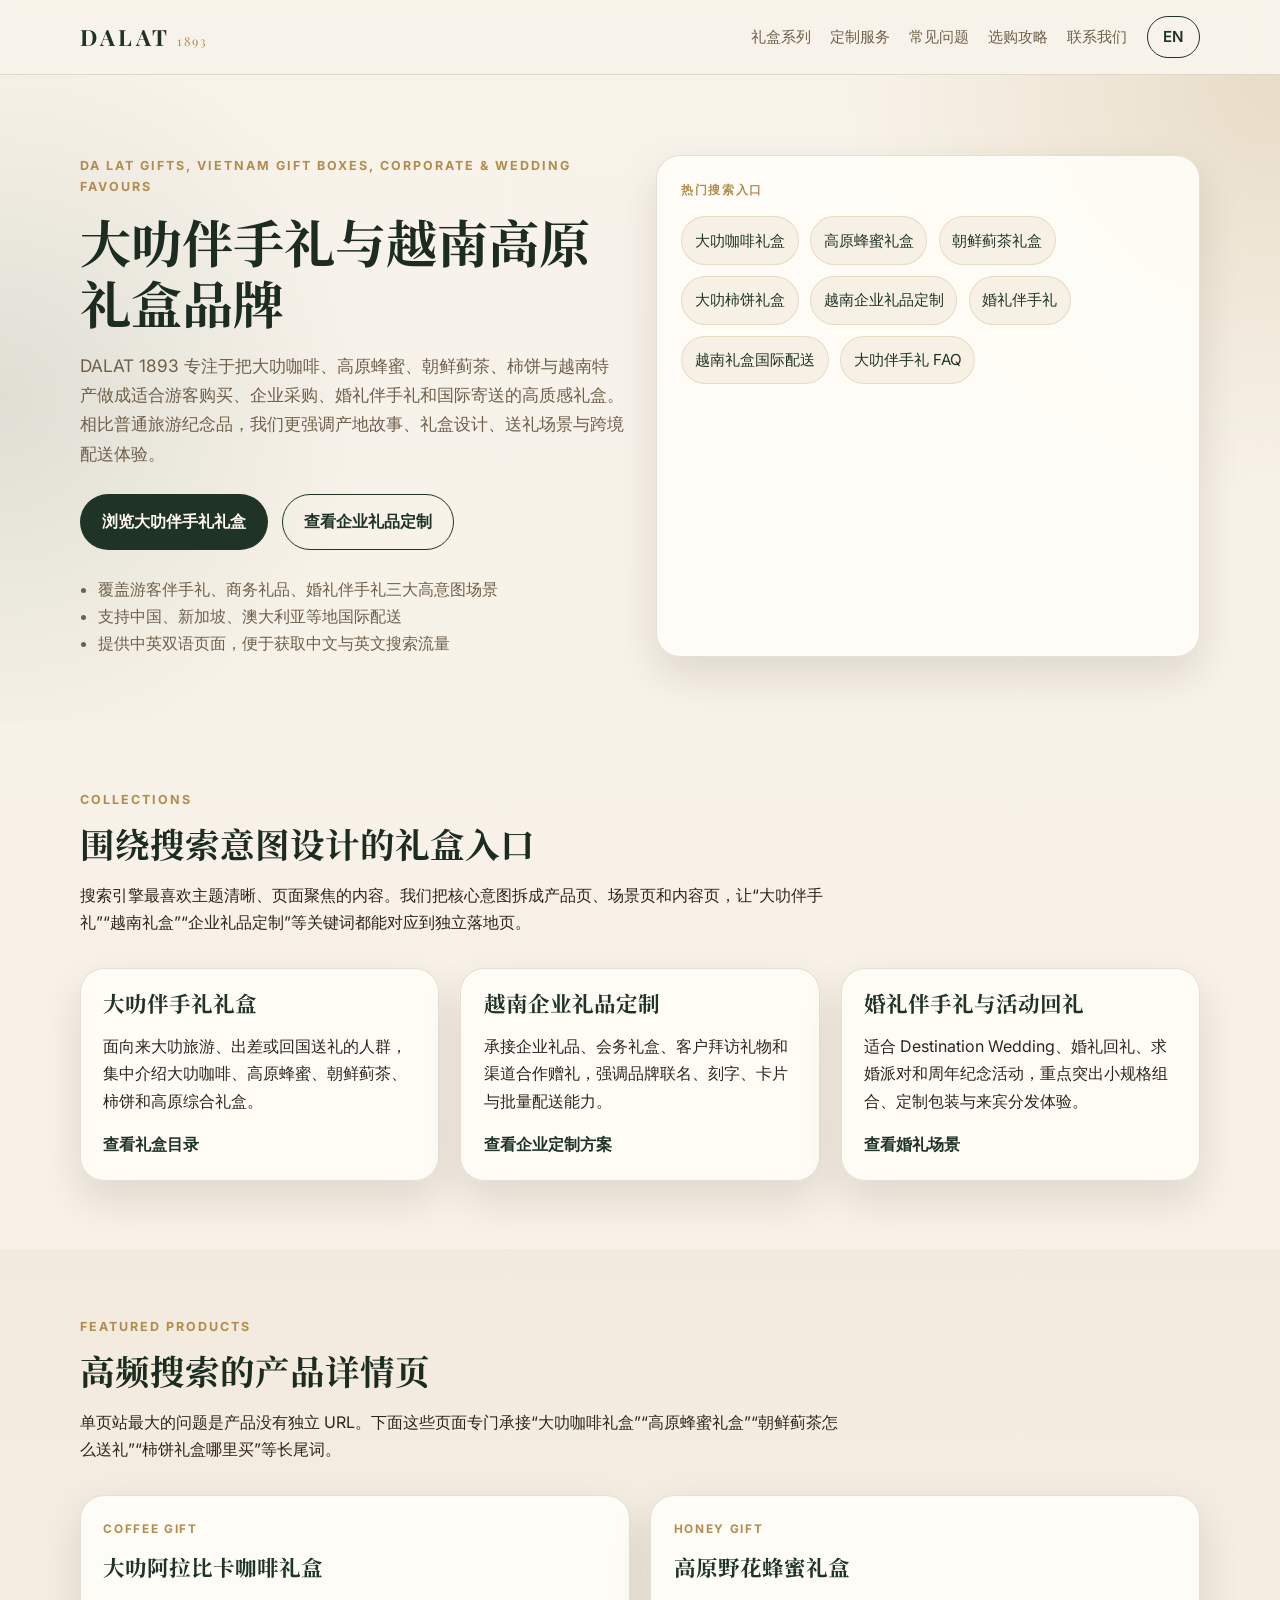
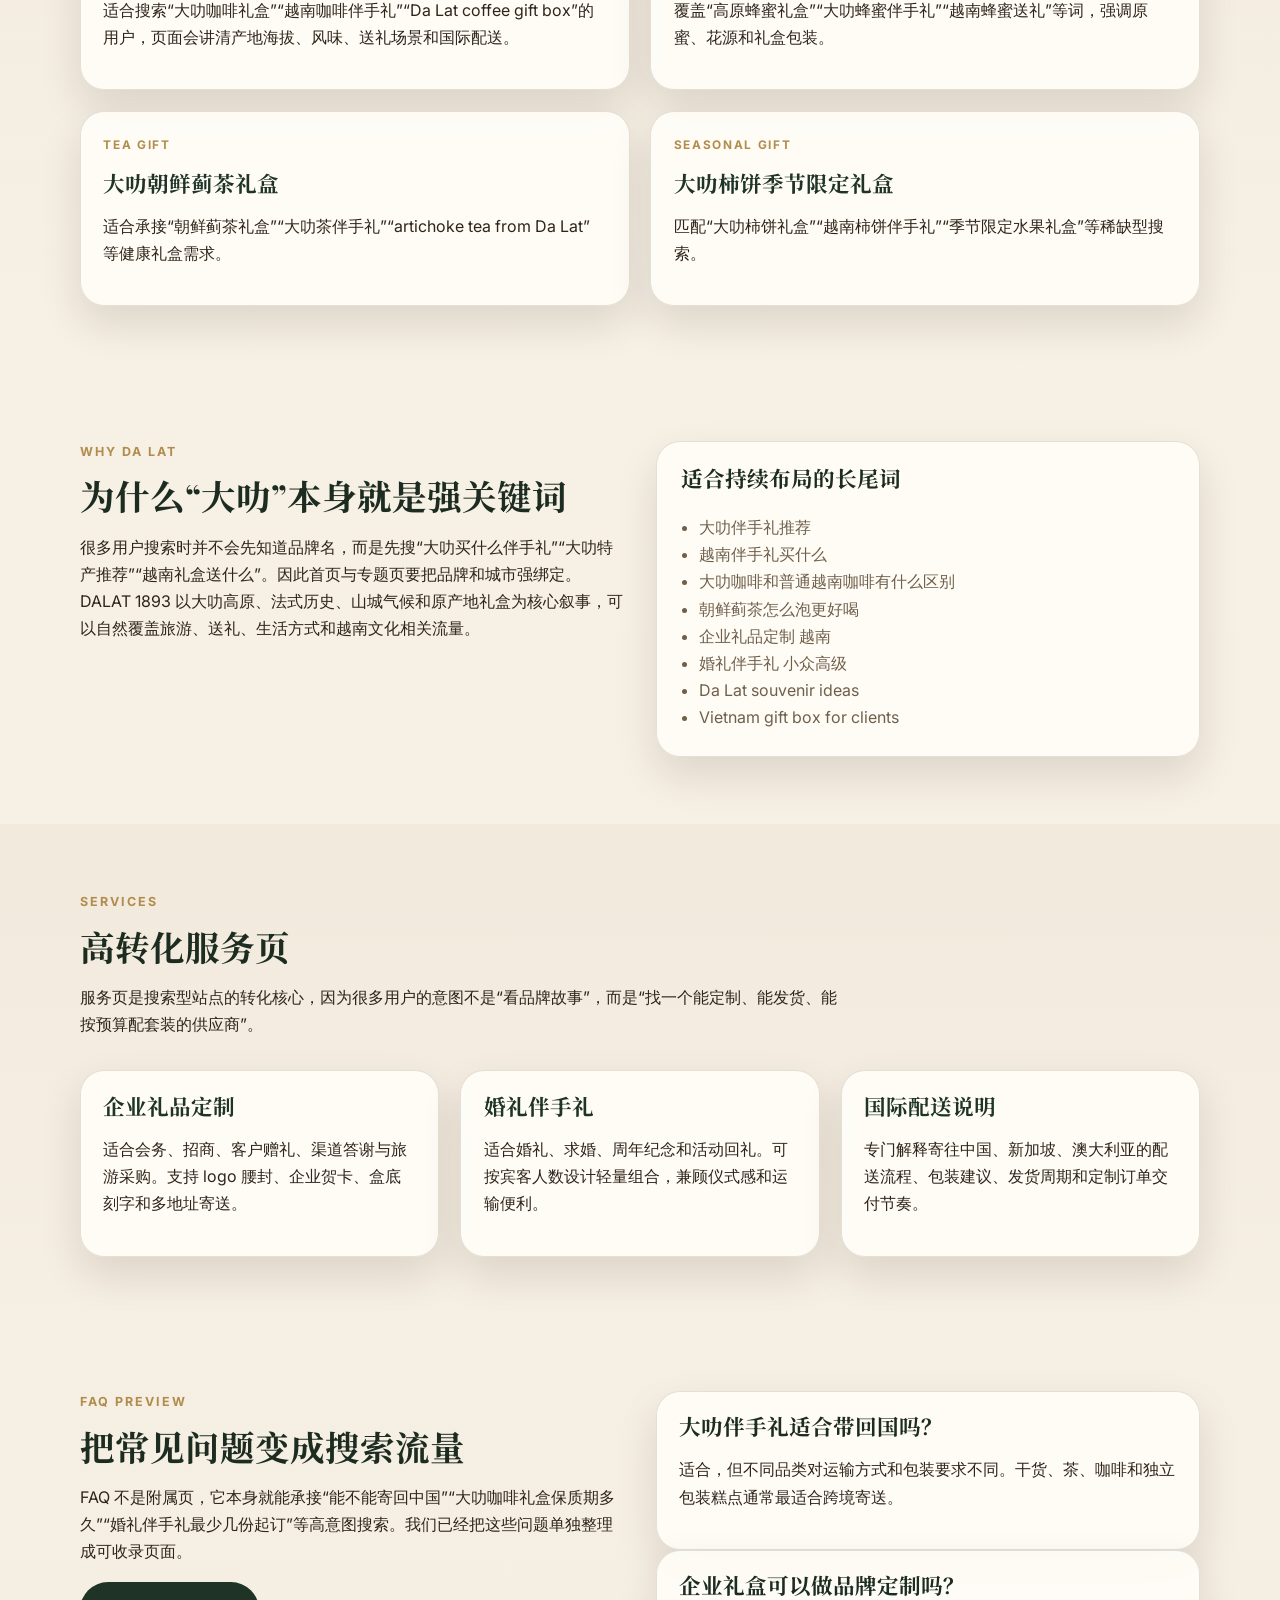
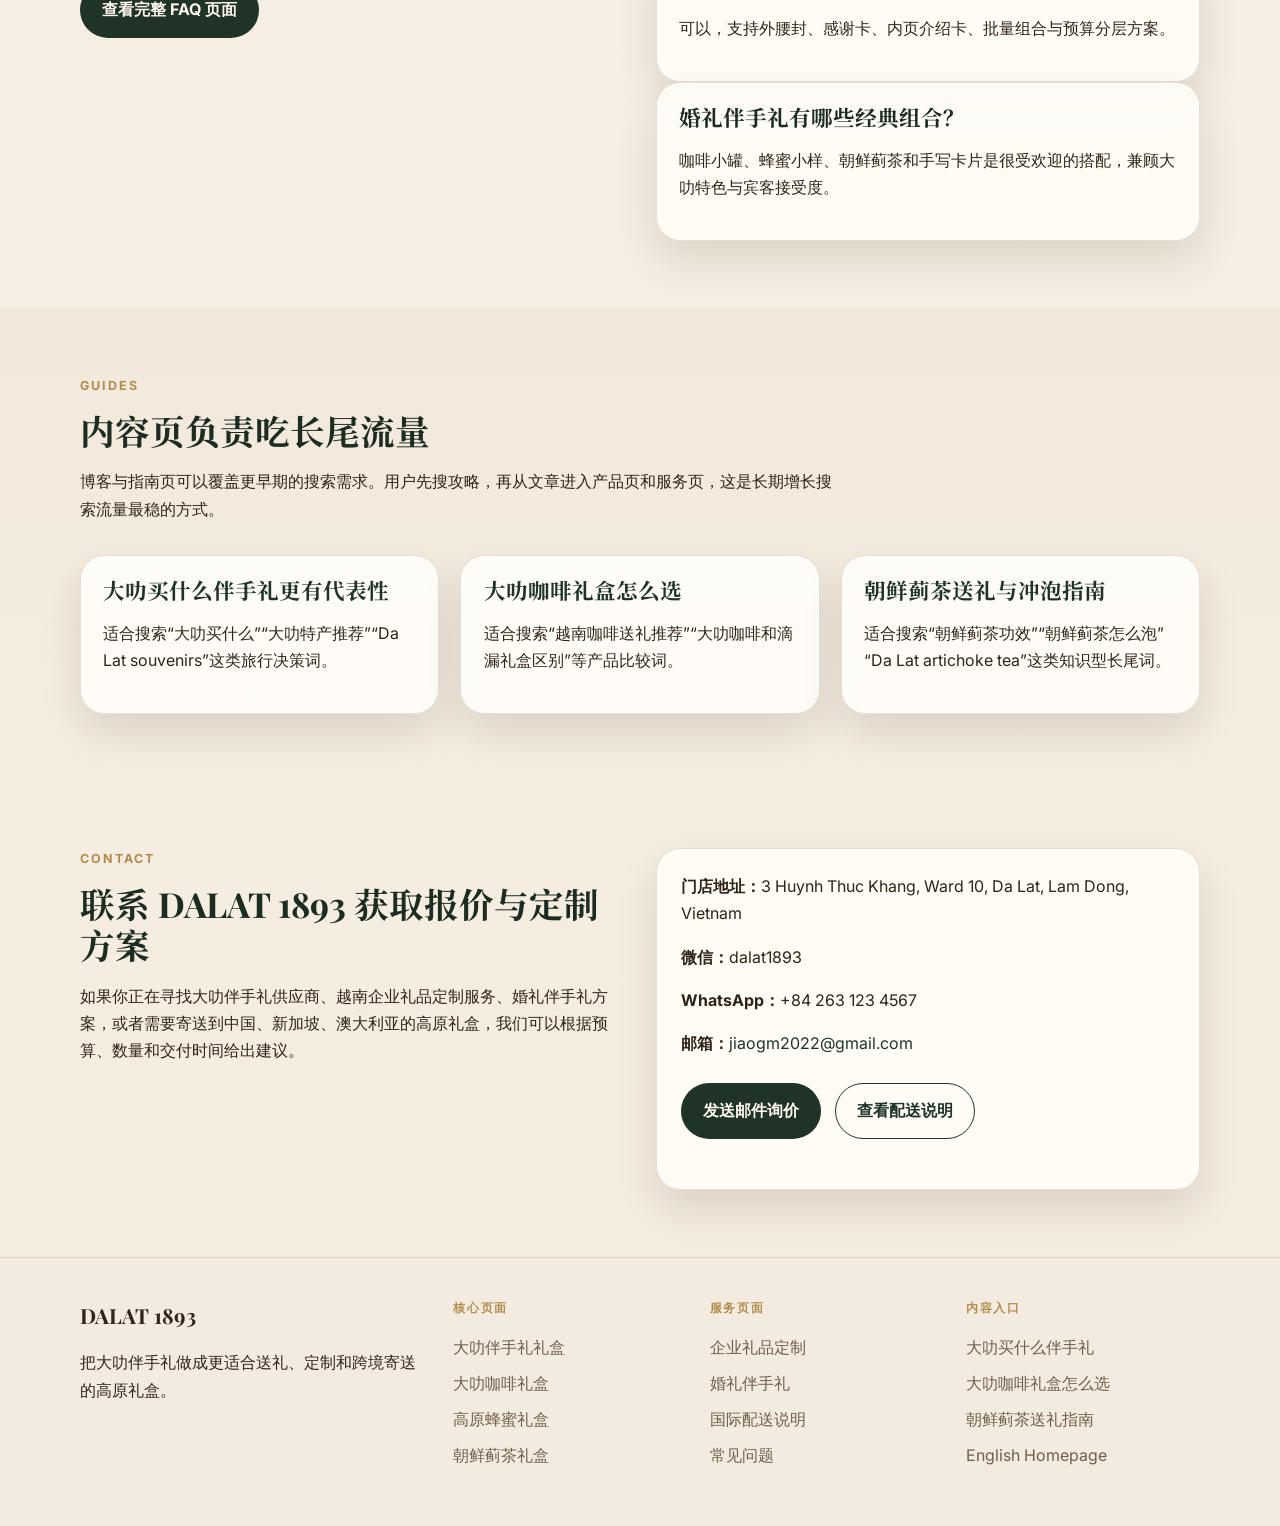
==== commit 497559fe: "Expand DALAT 1893 site for SEO" ====
--- a/dalat1893/index.html
+++ b/dalat1893/index.html
@@ -1,437 +1,327 @@
 <!DOCTYPE html>
-<html lang="zh-CN" data-lang="zh">
+<html lang="zh-CN">
 <head>
   <meta charset="UTF-8" />
   <meta name="viewport" content="width=device-width, initial-scale=1.0" />
-  <title>DALAT 1893 · 大叻高原礼品</title>
-  <meta name="description" content="来自越南大叻高原的精品礼装——咖啡、蜂蜜、腰果、香料，以手工复古铁盒精心包装。" />
-  <meta property="og:title" content="DALAT 1893 · 大叻高原礼品" />
-  <meta property="og:description" content="来自越南大叻1893年以来的高原馈礼" />
-  <meta property="og:image" content="og-image.jpg" />
+  <title>大叻伴手礼与越南高原礼盒品牌 | DALAT 1893</title>
+  <meta name="description" content="DALAT 1893 提供大叻伴手礼、越南礼盒、大叻咖啡、高原蜂蜜、朝鲜蓟茶、企业礼品定制、婚礼伴手礼与国际配送服务，帮助游客与品牌采购高质感的大叻特产礼装。" />
+  <meta name="keywords" content="大叻伴手礼,越南伴手礼,越南礼盒,大叻咖啡礼盒,高原蜂蜜,朝鲜蓟茶,企业礼品定制,婚礼伴手礼,大叻特产" />
+  <meta name="robots" content="index,follow,max-image-preview:large" />
+  <meta name="author" content="DALAT 1893" />
+  <link rel="canonical" href="https://www.dalat1893.com/" />
+  <link rel="alternate" hreflang="zh-CN" href="https://www.dalat1893.com/" />
+  <link rel="alternate" hreflang="en" href="https://www.dalat1893.com/en/" />
+  <link rel="alternate" hreflang="x-default" href="https://www.dalat1893.com/" />
+  <meta property="og:type" content="website" />
+  <meta property="og:site_name" content="DALAT 1893" />
+  <meta property="og:title" content="大叻伴手礼与越南高原礼盒品牌 | DALAT 1893" />
+  <meta property="og:description" content="面向游客、企业采购与婚礼场景的大叻伴手礼品牌，主营大叻咖啡、蜂蜜、朝鲜蓟茶与高原礼盒。" />
+  <meta property="og:url" content="https://www.dalat1893.com/" />
+  <meta property="og:image" content="https://www.dalat1893.com/assets/images/og-home.svg" />
+  <meta name="twitter:card" content="summary_large_image" />
+  <meta name="twitter:title" content="大叻伴手礼与越南高原礼盒品牌 | DALAT 1893" />
+  <meta name="twitter:description" content="大叻咖啡礼盒、高原蜂蜜、朝鲜蓟茶、企业礼品定制、婚礼伴手礼与国际配送。" />
+  <meta name="twitter:image" content="https://www.dalat1893.com/assets/images/og-home.svg" />
+  <link rel="icon" href="assets/images/favicon.svg" type="image/svg+xml" />
   <link rel="preconnect" href="https://fonts.googleapis.com" />
   <link rel="preconnect" href="https://fonts.gstatic.com" crossorigin />
-  <link href="https://fonts.googleapis.com/css2?family=Playfair+Display:wght@400;600;700&family=Noto+Serif+SC:wght@300;400;600&family=Inter:wght@300;400;500;600&display=swap" rel="stylesheet" />
+  <link href="https://fonts.googleapis.com/css2?family=Playfair+Display:wght@500;600;700&family=Noto+Serif+SC:wght@400;500;600&family=Inter:wght@400;500;600;700&display=swap" rel="stylesheet" />
   <link rel="stylesheet" href="assets/css/style.css" />
+  <script type="application/ld+json">
+  {
+    "@context": "https://schema.org",
+    "@graph": [
+      {
+        "@type": "Organization",
+        "name": "DALAT 1893",
+        "url": "https://www.dalat1893.com/",
+        "logo": "https://www.dalat1893.com/assets/images/og-home.svg",
+        "email": "mailto:jiaogm2022@gmail.com",
+        "telephone": "+84 263 123 4567",
+        "sameAs": [
+          "https://www.instagram.com/",
+          "https://www.facebook.com/"
+        ],
+        "address": {
+          "@type": "PostalAddress",
+          "streetAddress": "3 Huynh Thuc Khang, Ward 10",
+          "addressLocality": "Da Lat",
+          "addressRegion": "Lam Dong",
+          "addressCountry": "VN"
+        }
+      },
+      {
+        "@type": "WebSite",
+        "name": "DALAT 1893",
+        "url": "https://www.dalat1893.com/",
+        "inLanguage": ["zh-CN", "en"],
+        "potentialAction": {
+          "@type": "SearchAction",
+          "target": "https://www.dalat1893.com/collections/da-lat-gift-boxes.html"
+        }
+      }
+    ]
+  }
+  </script>
 </head>
 <body>
-
-<!-- ===== NAVBAR ===== -->
-<header class="nav-header" id="navbar">
-  <div class="nav-inner">
-    <a href="#" class="nav-logo">
-      <span class="logo-text">DALAT</span>
-      <span class="logo-year">1893</span>
-    </a>
-    <nav class="nav-links">
-      <a href="#story" data-i18n="nav.story">品牌故事</a>
-      <a href="#products" data-i18n="nav.products">礼品系列</a>
-      <a href="#craft" data-i18n="nav.craft">工艺</a>
-      <a href="#contact" data-i18n="nav.contact">联系我们</a>
-    </nav>
-    <div class="nav-actions">
-      <button class="cart-btn" id="cartBtn" aria-label="购物车">
-        <svg width="22" height="22" viewBox="0 0 24 24" fill="none" stroke="currentColor" stroke-width="1.5">
-          <path d="M6 2L3 6v14a2 2 0 002 2h14a2 2 0 002-2V6l-3-4z"/><line x1="3" y1="6" x2="21" y2="6"/>
-          <path d="M16 10a4 4 0 01-8 0"/>
-        </svg>
-        <span class="cart-count" id="cartCount">0</span>
-      </button>
-      <button class="lang-btn" id="langBtn">EN</button>
+  <header class="site-header">
+    <div class="container header-row">
+      <a class="brand" href="/">
+        <span class="brand-mark">DALAT</span>
+        <span class="brand-year">1893</span>
+      </a>
+      <button class="nav-toggle" type="button" aria-expanded="false" aria-controls="primary-nav">菜单</button>
+      <nav class="primary-nav" id="primary-nav">
+        <a href="#collections">礼盒系列</a>
+        <a href="#services">定制服务</a>
+        <a href="#faq-preview">常见问题</a>
+        <a href="#guides">选购攻略</a>
+        <a href="#contact">联系我们</a>
+        <a class="nav-cta" href="en/">EN</a>
+      </nav>
     </div>
-  </div>
-</header>
-
-<!-- ===== HERO ===== -->
-<section class="hero">
-  <div class="hero-bg"></div>
-  <div class="hero-pattern"></div>
-  <div class="hero-overlay"></div>
-  <div class="hero-content">
-    <p class="hero-sub" data-i18n="hero.sub">越南大叻 · 高原馈礼</p>
-    <h1 class="hero-title">
-      DALAT
-      <span class="hero-title-year">1893</span>
-    </h1>
-    <p class="hero-desc" data-i18n-html="hero.desc">自1893年，大叻以其云雾与芬芳闻名于世<br/>我们将这片高原的馈赠，以最美的形式呈现给您</p>
-    <div class="hero-cta">
-      <a href="#products" class="btn-primary" data-i18n="hero.cta1">探索礼品系列</a>
-      <a href="#story" class="btn-ghost" data-i18n="hero.cta2">了解品牌故事</a>
+  </header>
+
+  <main>
+    <section class="hero hero-home">
+      <div class="container hero-grid">
+        <div>
+          <p class="eyebrow">Da Lat Gifts, Vietnam Gift Boxes, Corporate & Wedding Favours</p>
+          <h1>大叻伴手礼与越南高原礼盒品牌</h1>
+          <p class="lead">DALAT 1893 专注于把大叻咖啡、高原蜂蜜、朝鲜蓟茶、柿饼与越南特产做成适合游客购买、企业采购、婚礼伴手礼和国际寄送的高质感礼盒。相比普通旅游纪念品，我们更强调产地故事、礼盒设计、送礼场景与跨境配送体验。</p>
+          <div class="hero-actions">
+            <a class="button button-primary" href="collections/da-lat-gift-boxes.html">浏览大叻伴手礼礼盒</a>
+            <a class="button button-secondary" href="corporate-gifts.html">查看企业礼品定制</a>
+          </div>
+          <ul class="hero-points">
+            <li>覆盖游客伴手礼、商务礼品、婚礼伴手礼三大高意图场景</li>
+            <li>支持中国、新加坡、澳大利亚等地国际配送</li>
+            <li>提供中英双语页面，便于获取中文与英文搜索流量</li>
+          </ul>
+        </div>
+        <div class="hero-card">
+          <p class="card-label">热门搜索入口</p>
+          <div class="tag-cloud">
+            <a href="products/da-lat-arabica-coffee.html">大叻咖啡礼盒</a>
+            <a href="products/highland-wildflower-honey.html">高原蜂蜜礼盒</a>
+            <a href="products/artichoke-herbal-tea.html">朝鲜蓟茶礼盒</a>
+            <a href="products/dried-persimmon-gift-box.html">大叻柿饼礼盒</a>
+            <a href="corporate-gifts.html">越南企业礼品定制</a>
+            <a href="wedding-favors.html">婚礼伴手礼</a>
+            <a href="shipping.html">越南礼盒国际配送</a>
+            <a href="faq.html">大叻伴手礼 FAQ</a>
+          </div>
+        </div>
+      </div>
+    </section>
+
+    <section class="section" id="collections">
+      <div class="container">
+        <div class="section-heading">
+          <p class="eyebrow">Collections</p>
+          <h2>围绕搜索意图设计的礼盒入口</h2>
+          <p>搜索引擎最喜欢主题清晰、页面聚焦的内容。我们把核心意图拆成产品页、场景页和内容页，让“大叻伴手礼”“越南礼盒”“企业礼品定制”等关键词都能对应到独立落地页。</p>
+        </div>
+        <div class="grid grid-3">
+          <article class="card">
+            <h3><a href="collections/da-lat-gift-boxes.html">大叻伴手礼礼盒</a></h3>
+            <p>面向来大叻旅游、出差或回国送礼的人群，集中介绍大叻咖啡、高原蜂蜜、朝鲜蓟茶、柿饼和高原综合礼盒。</p>
+            <a class="text-link" href="collections/da-lat-gift-boxes.html">查看礼盒目录</a>
+          </article>
+          <article class="card">
+            <h3><a href="corporate-gifts.html">越南企业礼品定制</a></h3>
+            <p>承接企业礼品、会务礼盒、客户拜访礼物和渠道合作赠礼，强调品牌联名、刻字、卡片与批量配送能力。</p>
+            <a class="text-link" href="corporate-gifts.html">查看企业定制方案</a>
+          </article>
+          <article class="card">
+            <h3><a href="wedding-favors.html">婚礼伴手礼与活动回礼</a></h3>
+            <p>适合 Destination Wedding、婚礼回礼、求婚派对和周年纪念活动，重点突出小规格组合、定制包装与来宾分发体验。</p>
+            <a class="text-link" href="wedding-favors.html">查看婚礼场景</a>
+          </article>
+        </div>
+      </div>
+    </section>
+
+    <section class="section section-alt">
+      <div class="container">
+        <div class="section-heading">
+          <p class="eyebrow">Featured Products</p>
+          <h2>高频搜索的产品详情页</h2>
+          <p>单页站最大的问题是产品没有独立 URL。下面这些页面专门承接“大叻咖啡礼盒”“高原蜂蜜礼盒”“朝鲜蓟茶怎么送礼”“柿饼礼盒哪里买”等长尾词。</p>
+        </div>
+        <div class="grid grid-2">
+          <article class="product-card">
+            <p class="product-kicker">Coffee Gift</p>
+            <h3><a href="products/da-lat-arabica-coffee.html">大叻阿拉比卡咖啡礼盒</a></h3>
+            <p>适合搜索“大叻咖啡礼盒”“越南咖啡伴手礼”“Da Lat coffee gift box”的用户，页面会讲清产地海拔、风味、送礼场景和国际配送。</p>
+          </article>
+          <article class="product-card">
+            <p class="product-kicker">Honey Gift</p>
+            <h3><a href="products/highland-wildflower-honey.html">高原野花蜂蜜礼盒</a></h3>
+            <p>覆盖“高原蜂蜜礼盒”“大叻蜂蜜伴手礼”“越南蜂蜜送礼”等词，强调原蜜、花源和礼盒包装。</p>
+          </article>
+          <article class="product-card">
+            <p class="product-kicker">Tea Gift</p>
+            <h3><a href="products/artichoke-herbal-tea.html">大叻朝鲜蓟茶礼盒</a></h3>
+            <p>适合承接“朝鲜蓟茶礼盒”“大叻茶伴手礼”“artichoke tea from Da Lat”等健康礼盒需求。</p>
+          </article>
+          <article class="product-card">
+            <p class="product-kicker">Seasonal Gift</p>
+            <h3><a href="products/dried-persimmon-gift-box.html">大叻柿饼季节限定礼盒</a></h3>
+            <p>匹配“大叻柿饼礼盒”“越南柿饼伴手礼”“季节限定水果礼盒”等稀缺型搜索。</p>
+          </article>
+        </div>
+      </div>
+    </section>
+
+    <section class="section">
+      <div class="container split">
+        <div>
+          <p class="eyebrow">Why Da Lat</p>
+          <h2>为什么“大叻”本身就是强关键词</h2>
+          <p>很多用户搜索时并不会先知道品牌名，而是先搜“大叻买什么伴手礼”“大叻特产推荐”“越南礼盒送什么”。因此首页与专题页要把品牌和城市强绑定。DALAT 1893 以大叻高原、法式历史、山城气候和原产地礼盒为核心叙事，可以自然覆盖旅游、送礼、生活方式和越南文化相关流量。</p>
+        </div>
+        <div class="list-panel">
+          <h3>适合持续布局的长尾词</h3>
+          <ul class="plain-list">
+            <li>大叻伴手礼推荐</li>
+            <li>越南伴手礼买什么</li>
+            <li>大叻咖啡和普通越南咖啡有什么区别</li>
+            <li>朝鲜蓟茶怎么泡更好喝</li>
+            <li>企业礼品定制 越南</li>
+            <li>婚礼伴手礼 小众高级</li>
+            <li>Da Lat souvenir ideas</li>
+            <li>Vietnam gift box for clients</li>
+          </ul>
+        </div>
+      </div>
+    </section>
+
+    <section class="section section-alt" id="services">
+      <div class="container">
+        <div class="section-heading">
+          <p class="eyebrow">Services</p>
+          <h2>高转化服务页</h2>
+          <p>服务页是搜索型站点的转化核心，因为很多用户的意图不是“看品牌故事”，而是“找一个能定制、能发货、能按预算配套装的供应商”。</p>
+        </div>
+        <div class="grid grid-3">
+          <article class="card">
+            <h3><a href="corporate-gifts.html">企业礼品定制</a></h3>
+            <p>适合会务、招商、客户赠礼、渠道答谢与旅游采购。支持 logo 腰封、企业贺卡、盒底刻字和多地址寄送。</p>
+          </article>
+          <article class="card">
+            <h3><a href="wedding-favors.html">婚礼伴手礼</a></h3>
+            <p>适合婚礼、求婚、周年纪念和活动回礼。可按宾客人数设计轻量组合，兼顾仪式感和运输便利。</p>
+          </article>
+          <article class="card">
+            <h3><a href="shipping.html">国际配送说明</a></h3>
+            <p>专门解释寄往中国、新加坡、澳大利亚的配送流程、包装建议、发货周期和定制订单交付节奏。</p>
+          </article>
+        </div>
+      </div>
+    </section>
+
+    <section class="section" id="faq-preview">
+      <div class="container split">
+        <div>
+          <p class="eyebrow">FAQ Preview</p>
+          <h2>把常见问题变成搜索流量</h2>
+          <p>FAQ 不是附属页，它本身就能承接“能不能寄回中国”“大叻咖啡礼盒保质期多久”“婚礼伴手礼最少几份起订”等高意图搜索。我们已经把这些问题单独整理成可收录页面。</p>
+          <a class="button button-primary" href="faq.html">查看完整 FAQ 页面</a>
+        </div>
+        <div class="faq-preview-list">
+          <div class="faq-preview-item">
+            <h3>大叻伴手礼适合带回国吗？</h3>
+            <p>适合，但不同品类对运输方式和包装要求不同。干货、茶、咖啡和独立包装糕点通常最适合跨境寄送。</p>
+          </div>
+          <div class="faq-preview-item">
+            <h3>企业礼盒可以做品牌定制吗？</h3>
+            <p>可以，支持外腰封、感谢卡、内页介绍卡、批量组合与预算分层方案。</p>
+          </div>
+          <div class="faq-preview-item">
+            <h3>婚礼伴手礼有哪些经典组合？</h3>
+            <p>咖啡小罐、蜂蜜小样、朝鲜蓟茶和手写卡片是很受欢迎的搭配，兼顾大叻特色与宾客接受度。</p>
+          </div>
+        </div>
+      </div>
+    </section>
+
+    <section class="section section-alt" id="guides">
+      <div class="container">
+        <div class="section-heading">
+          <p class="eyebrow">Guides</p>
+          <h2>内容页负责吃长尾流量</h2>
+          <p>博客与指南页可以覆盖更早期的搜索需求。用户先搜攻略，再从文章进入产品页和服务页，这是长期增长搜索流量最稳的方式。</p>
+        </div>
+        <div class="grid grid-3">
+          <article class="card">
+            <h3><a href="blog/what-to-buy-in-da-lat.html">大叻买什么伴手礼更有代表性</a></h3>
+            <p>适合搜索“大叻买什么”“大叻特产推荐”“Da Lat souvenirs”这类旅行决策词。</p>
+          </article>
+          <article class="card">
+            <h3><a href="blog/da-lat-coffee-gift-guide.html">大叻咖啡礼盒怎么选</a></h3>
+            <p>适合搜索“越南咖啡送礼推荐”“大叻咖啡和滴漏礼盒区别”等产品比较词。</p>
+          </article>
+          <article class="card">
+            <h3><a href="blog/artichoke-tea-guide.html">朝鲜蓟茶送礼与冲泡指南</a></h3>
+            <p>适合搜索“朝鲜蓟茶功效”“朝鲜蓟茶怎么泡”“Da Lat artichoke tea”这类知识型长尾词。</p>
+          </article>
+        </div>
+      </div>
+    </section>
+
+    <section class="section contact-section" id="contact">
+      <div class="container split">
+        <div>
+          <p class="eyebrow">Contact</p>
+          <h2>联系 DALAT 1893 获取报价与定制方案</h2>
+          <p>如果你正在寻找大叻伴手礼供应商、越南企业礼品定制服务、婚礼伴手礼方案，或者需要寄送到中国、新加坡、澳大利亚的高原礼盒，我们可以根据预算、数量和交付时间给出建议。</p>
+        </div>
+        <div class="contact-card">
+          <p><strong>门店地址：</strong>3 Huynh Thuc Khang, Ward 10, Da Lat, Lam Dong, Vietnam</p>
+          <p><strong>微信：</strong>dalat1893</p>
+          <p><strong>WhatsApp：</strong>+84 263 123 4567</p>
+          <p><strong>邮箱：</strong><a href="mailto:jiaogm2022@gmail.com">jiaogm2022@gmail.com</a></p>
+          <div class="button-row">
+            <a class="button button-primary" href="mailto:jiaogm2022@gmail.com">发送邮件询价</a>
+            <a class="button button-secondary" href="shipping.html">查看配送说明</a>
+          </div>
+        </div>
+      </div>
+    </section>
+  </main>
+
+  <footer class="site-footer">
+    <div class="container footer-grid">
+      <div>
+        <p class="footer-brand">DALAT 1893</p>
+        <p>把大叻伴手礼做成更适合送礼、定制和跨境寄送的高原礼盒。</p>
+      </div>
+      <div>
+        <p class="footer-title">核心页面</p>
+        <a href="collections/da-lat-gift-boxes.html">大叻伴手礼礼盒</a>
+        <a href="products/da-lat-arabica-coffee.html">大叻咖啡礼盒</a>
+        <a href="products/highland-wildflower-honey.html">高原蜂蜜礼盒</a>
+        <a href="products/artichoke-herbal-tea.html">朝鲜蓟茶礼盒</a>
+      </div>
+      <div>
+        <p class="footer-title">服务页面</p>
+        <a href="corporate-gifts.html">企业礼品定制</a>
+        <a href="wedding-favors.html">婚礼伴手礼</a>
+        <a href="shipping.html">国际配送说明</a>
+        <a href="faq.html">常见问题</a>
+      </div>
+      <div>
+        <p class="footer-title">内容入口</p>
+        <a href="blog/what-to-buy-in-da-lat.html">大叻买什么伴手礼</a>
+        <a href="blog/da-lat-coffee-gift-guide.html">大叻咖啡礼盒怎么选</a>
+        <a href="blog/artichoke-tea-guide.html">朝鲜蓟茶送礼指南</a>
+        <a href="en/">English Homepage</a>
+      </div>
     </div>
-  </div>
-  <div class="hero-scroll">
-    <div class="scroll-line"></div>
-    <span data-i18n="hero.scroll">向下滚动</span>
-  </div>
-</section>
-
-<!-- ===== STORY ===== -->
-<section class="story" id="story">
-  <div class="container">
-    <div class="story-grid">
-      <div class="story-visual">
-        <div class="story-frame">
-          <div class="story-img-placeholder">
-            <div class="map-illustration">
-              <svg class="vietnam-map" viewBox="0 0 200 280" fill="none" xmlns="http://www.w3.org/2000/svg">
-                <path d="M120 10 C130 15, 145 25, 150 40 C155 55, 148 70, 155 85 C162 100, 170 110, 165 130 C160 150, 145 160, 140 175 C135 190, 138 205, 130 218 C122 231, 108 240, 95 248 C82 256, 70 260, 60 255 C50 250, 45 238, 48 225 C51 212, 62 205, 65 192 C68 179, 60 168, 58 155 C56 142, 62 130, 58 118 C54 106, 42 100, 40 88 C38 76, 46 65, 50 53 C54 41, 52 28, 62 20 C72 12, 110 5, 120 10Z" fill="rgba(200,169,110,0.25)" stroke="rgba(200,169,110,0.6)" stroke-width="1.5"/>
-                <circle cx="95" cy="160" r="5" fill="var(--gold)" opacity="0.9"/>
-                <circle cx="95" cy="160" r="9" fill="none" stroke="var(--gold)" stroke-width="1" opacity="0.5"/>
-                <text x="105" y="164" font-family="Inter" font-size="9" fill="rgba(200,169,110,0.8)" letter-spacing="0.05em">大叻</text>
-                <text x="60" y="270" font-family="Inter" font-size="7" fill="rgba(200,169,110,0.4)" letter-spacing="0.15em" text-anchor="middle">VIETNAM</text>
-              </svg>
-            </div>
-          </div>
-          <div class="story-year-badge">
-            <span>SINCE</span>
-            <strong>1893</strong>
-          </div>
-        </div>
-      </div>
-      <div class="story-text">
-        <span class="section-label" data-i18n="story.label">品牌故事</span>
-        <h2 class="section-title" data-i18n-html="story.title">云雾之城的<br/>百年传承</h2>
-        <p data-i18n="story.p1">1893年，法国探险家亚历山大·耶尔森在越南中部高原发现了一片云雾缭绕的高地。这里海拔1500米，四季如春，被他命名为"大叻"——一座法式浪漫与东方风情交融的山城自此诞生。</p>
-        <p data-i18n="story.p2">百年以来，大叻以其独特的气候孕育出越南最优质的咖啡、蜂蜜、腰果与朝鲜蓟。这里的出产，因高原冷凉的空气与充沛的雨露，拥有平原难以比拟的醇厚与芬芳。</p>
-        <p data-i18n="story.p3">DALAT 1893，以这座城市的诞生之年为名，将大叻最纯粹的物产，以精心设计的铁盒礼装呈现——不仅是一份伴手礼，更是一段关于云雾、咖啡香与高原晨光的记忆。</p>
-        <div class="story-stats">
-          <div class="stat">
-            <strong>1500m</strong>
-            <span data-i18n="story.stat1">高原海拔</span>
-          </div>
-          <div class="stat">
-            <strong>130+</strong>
-            <span data-i18n="story.stat2">年城市历史</span>
-          </div>
-          <div class="stat">
-            <strong>14</strong>
-            <span data-i18n="story.stat3">精选礼品系列</span>
-          </div>
-        </div>
-      </div>
-    </div>
-  </div>
-</section>
-
-<!-- ===== PRODUCTS ===== -->
-<section class="products" id="products">
-  <div class="container">
-    <div class="section-header">
-      <span class="section-label" data-i18n="products.label">礼品系列</span>
-      <h2 class="section-title" data-i18n="products.title">大叻精选 · 匠心礼装</h2>
-      <p class="section-desc" data-i18n="products.desc">每一款礼品均选用大叻高原原产，以手工制作的复古铁盒精心包装，是馈赠亲友的最佳伴手礼。</p>
-    </div>
-    <div class="products-grid" id="productsGrid">
-      <!-- Rendered by JS -->
-    </div>
-  </div>
-</section>
-
-<!-- ===== CRAFT ===== -->
-<section class="craft" id="craft">
-  <div class="container">
-    <div class="craft-grid">
-      <div class="craft-text">
-        <span class="section-label" data-i18n="craft.label">包装工艺</span>
-        <h2 class="section-title" data-i18n-html="craft.title">铁盒礼装<br/>诉说故事</h2>
-        <p data-i18n="craft.p1">每一个DALAT 1893的铁盒，都是一件微型艺术品。我们以大叻的历史地图、法式建筑线条与越南传统纹样为灵感，手工压制出独一无二的浮雕图案。</p>
-        <p data-i18n="craft.p2">铁盒可在礼品内容用尽后，作为储物盒、装饰摆件长期使用——承载的不仅是味道，更是一段旅途的记忆。</p>
-        <ul class="craft-features">
-          <li>
-            <span class="feature-icon">◆</span>
-            <div>
-              <strong data-i18n="craft.f1.title">复古浮雕铁盒</strong>
-              <span data-i18n="craft.f1.desc">以大叻历史地图与法式建筑为图案</span>
-            </div>
-          </li>
-          <li>
-            <span class="feature-icon">◆</span>
-            <div>
-              <strong data-i18n="craft.f2.title">原产地溯源</strong>
-              <span data-i18n="craft.f2.desc">每盒附有产地证明与农家信息</span>
-            </div>
-          </li>
-          <li>
-            <span class="feature-icon">◆</span>
-            <div>
-              <strong data-i18n="craft.f3.title">个性化刻字</strong>
-              <span data-i18n="craft.f3.desc">可在铁盒底部定制专属文字</span>
-            </div>
-          </li>
-          <li>
-            <span class="feature-icon">◆</span>
-            <div>
-              <strong data-i18n="craft.f4.title">礼品包装服务</strong>
-              <span data-i18n="craft.f4.desc">提供精美礼袋与手写贺卡</span>
-            </div>
-          </li>
-        </ul>
-      </div>
-      <div class="craft-visual">
-        <div class="craft-boxes">
-          <div class="box-card box-1">
-            <div class="box-lid"></div>
-            <div class="box-body">
-              <span class="box-label" data-i18n="craft.box1">大叻咖啡</span>
-              <span class="box-sublabel">DALAT 1893</span>
-            </div>
-          </div>
-          <div class="box-card box-2">
-            <div class="box-lid"></div>
-            <div class="box-body">
-              <span class="box-label" data-i18n="craft.box2">高原蜂蜜</span>
-              <span class="box-sublabel">DALAT 1893</span>
-            </div>
-          </div>
-          <div class="box-card box-3">
-            <div class="box-lid"></div>
-            <div class="box-body">
-              <span class="box-label" data-i18n="craft.box3">腰果礼盒</span>
-              <span class="box-sublabel">DALAT 1893</span>
-            </div>
-          </div>
-        </div>
-      </div>
-    </div>
-  </div>
-</section>
-
-<!-- ===== GIFT SETS ===== -->
-<section class="gift-sets" id="gift-sets">
-  <div class="container">
-    <div class="section-header">
-      <span class="section-label" data-i18n="sets.label">礼品套装</span>
-      <h2 class="section-title" data-i18n="sets.title">精选组合 · 一盒大叻</h2>
-    </div>
-    <div class="sets-grid">
-      <div class="set-card fade-in">
-        <div class="set-badge" data-i18n="set1.badge">畅销</div>
-        <div class="set-icon">☕</div>
-        <h3 data-i18n="set1.name">云雾套装</h3>
-        <p data-i18n="set1.desc">咖啡 + 蜂蜜 + 香氛蜡烛</p>
-        <div class="set-items" data-i18n="set1.items">3件礼品 · 精美铁盒</div>
-        <div class="set-price">¥368</div>
-        <button class="btn-primary btn-full" onclick="addSetToCart('set1', 368)" data-i18n="cart.add">加入购物车</button>
-      </div>
-      <div class="set-card fade-in">
-        <div class="set-badge set-badge-gold" data-i18n="set2.badge">尊享</div>
-        <div class="set-icon">🎁</div>
-        <h3 data-i18n="set2.name">高原尊享套装</h3>
-        <p data-i18n="set2.desc">全系列6款精选 · 礼盒装</p>
-        <div class="set-items" data-i18n="set2.items">6件礼品 · 木质礼盒</div>
-        <div class="set-price">¥798</div>
-        <button class="btn-primary btn-full" onclick="addSetToCart('set2', 798)" data-i18n="cart.add">加入购物车</button>
-      </div>
-      <div class="set-card fade-in">
-        <div class="set-icon">🌿</div>
-        <h3 data-i18n="set3.name">初遇大叻</h3>
-        <p data-i18n="set3.desc">腰果 + 柿饼 + 朝鲜蓟茶</p>
-        <div class="set-items" data-i18n="set3.items">3件礼品 · 精美铁盒</div>
-        <div class="set-price">¥298</div>
-        <button class="btn-primary btn-full" onclick="addSetToCart('set3', 298)" data-i18n="cart.add">加入购物车</button>
-      </div>
-    </div>
-  </div>
-</section>
-
-<!-- ===== TESTIMONIALS ===== -->
-<section class="testimonials" id="testimonials">
-  <div class="container">
-    <div class="section-header">
-      <span class="section-label" data-i18n="testimonials.label">客户评价</span>
-      <h2 class="section-title" data-i18n="testimonials.title">来自世界各地的心声</h2>
-    </div>
-    <div class="testimonials-grid">
-      <div class="testimonial-card fade-in">
-        <div class="stars">★★★★★</div>
-        <p data-i18n="t1.text">"第一次在大叻买到这款咖啡礼盒，铁盒的设计太美了，完全没舍得扔掉。咖啡的香气也非常独特，比市面上的越南咖啡更有层次感。"</p>
-        <div class="reviewer">
-          <div class="reviewer-avatar">S</div>
-          <div>
-            <strong>— Singapore</strong>
-            <span data-i18n="t1.from">来自新加坡</span>
-          </div>
-        </div>
-      </div>
-      <div class="testimonial-card fade-in">
-        <div class="stars">★★★★★</div>
-        <p data-i18n="t2.text">"作为回国礼物送给家人，大家都非常喜欢。包装精致大气，完全不像普通的旅游纪念品，更像是高档礼品店里才有的东西。"</p>
-        <div class="reviewer">
-          <div class="reviewer-avatar">H</div>
-          <div>
-            <strong>— Hong Kong</strong>
-            <span data-i18n="t2.from">来自香港</span>
-          </div>
-        </div>
-      </div>
-      <div class="testimonial-card fade-in">
-        <div class="stars">★★★★★</div>
-        <p data-i18n="t3.text">"The packaging is absolutely stunning. I bought the honey and cashew set as a wedding gift and everyone asked where I found such a beautiful present."</p>
-        <div class="reviewer">
-          <div class="reviewer-avatar">A</div>
-          <div>
-            <strong>— Australia</strong>
-            <span data-i18n="t3.from">来自澳大利亚</span>
-          </div>
-        </div>
-      </div>
-    </div>
-  </div>
-</section>
-
-<!-- ===== CONTACT ===== -->
-<section class="contact" id="contact">
-  <div class="container">
-    <div class="contact-grid">
-      <div class="contact-info">
-        <span class="section-label" data-i18n="contact.label">联系我们</span>
-        <h2 class="section-title" data-i18n-html="contact.title">定制专属<br/>礼品服务</h2>
-        <p data-i18n="contact.desc">无论是企业礼品定制、婚礼伴手礼还是批量采购，我们都能为您提供专属方案。</p>
-        <div class="contact-details">
-          <div class="contact-item">
-            <span class="contact-icon">📍</span>
-            <div>
-              <strong data-i18n="contact.addr.title">门店地址</strong>
-              <span>3 Hùynh Thúc Kháng, Phường 10, Đà Lạt, Lâm Đồng, Việt Nam</span>
-            </div>
-          </div>
-          <div class="contact-item">
-            <span class="contact-icon">🚚</span>
-            <div>
-              <strong data-i18n="contact.shipping.title">全球配送</strong>
-              <span data-i18n="contact.shipping.desc">支持国际快递至中国、新加坡、澳大利亚等地</span>
-            </div>
-          </div>
-          <div class="contact-item">
-            <span class="contact-icon">💬</span>
-            <div>
-              <strong data-i18n="contact.wechat.title">微信咨询</strong>
-              <span>dalat1893</span>
-            </div>
-          </div>
-          <div class="contact-item">
-            <span class="contact-icon">📱</span>
-            <div>
-              <strong data-i18n="contact.whatsapp.title">WhatsApp</strong>
-              <span>+84 263 123 4567</span>
-            </div>
-          </div>
-          <div class="contact-item">
-            <span class="contact-icon">✉️</span>
-            <div>
-              <strong data-i18n="contact.email.title">邮件</strong>
-              <span data-i18n="contact.email.desc">jiaogm2022@gmail.com</span>
-            </div>
-          </div>
-        </div>
-      </div>
-      <div class="contact-form">
-        <form id="contactForm">
-          <div class="form-group">
-            <label data-i18n="form.name.label">您的姓名</label>
-            <input type="text" required data-i18n-placeholder="form.name.placeholder" placeholder="请输入姓名" />
-          </div>
-          <div class="form-group">
-            <label data-i18n="form.contact.label">联系方式（邮箱或微信）</label>
-            <input type="text" required data-i18n-placeholder="form.contact.placeholder" placeholder="请输入联系方式" />
-          </div>
-          <div class="form-group">
-            <label data-i18n="form.message.label">需求说明</label>
-            <textarea rows="5" required data-i18n-placeholder="form.message.placeholder" placeholder="请告诉我们您的需求..."></textarea>
-          </div>
-          <button type="submit" class="btn-primary btn-full" data-i18n="form.submit">发送询价</button>
-        </form>
-      </div>
-    </div>
-  </div>
-</section>
-
-<!-- ===== FOOTER ===== -->
-<footer class="footer">
-  <div class="container">
-    <div class="footer-grid">
-      <div class="footer-brand">
-        <div class="nav-logo" style="margin-bottom:1rem;">
-          <span class="logo-text">DALAT</span>
-          <span class="logo-year" style="color:var(--gold);">1893</span>
-        </div>
-        <p data-i18n="footer.tagline">将大叻高原的馈赠，以最美的形式传递给世界每一个角落。</p>
-        <div class="social-links">
-          <a href="#" data-i18n="footer.wechat">微信</a>
-          <a href="#">Instagram</a>
-          <a href="#">Facebook</a>
-        </div>
-      </div>
-      <div class="footer-nav">
-        <h4 data-i18n="footer.products">产品系列</h4>
-        <ul>
-          <li><a href="#products" data-i18n="footer.fp1">大叻咖啡</a></li>
-          <li><a href="#products" data-i18n="footer.fp2">高原蜂蜜</a></li>
-          <li><a href="#products" data-i18n="footer.fp3">腰果礼盒</a></li>
-          <li><a href="#products" data-i18n="footer.fp4">朝鲜蓟茶</a></li>
-          <li><a href="#products" data-i18n="footer.fp5">柿饼礼盒</a></li>
-          <li><a href="#products" data-i18n="footer.fp8">香料礼盒</a></li>
-          <li><a href="#products" data-i18n="footer.fp9">水果干系列</a></li>
-          <li><a href="#products" data-i18n="footer.fp10">糕点系列</a></li>
-        </ul>
-      </div>
-      <div class="footer-nav">
-        <h4 data-i18n="footer.services">服务支持</h4>
-        <ul>
-          <li><a href="#contact" data-i18n="footer.fs1">企业定制</a></li>
-          <li><a href="#contact" data-i18n="footer.fs2">婚礼伴手礼</a></li>
-          <li><a href="#contact" data-i18n="footer.fs3">国际配送说明</a></li>
-          <li><a href="#contact" data-i18n="footer.fs4">退换货政策</a></li>
-          <li><a href="#contact" data-i18n="footer.fs5">常见问题</a></li>
-        </ul>
-      </div>
-      <div class="footer-nav">
-        <h4 data-i18n="footer.about">关于品牌</h4>
-        <ul>
-          <li><a href="#story" data-i18n="footer.fa1">品牌故事</a></li>
-          <li><a href="#craft" data-i18n="footer.fa2">包装工艺</a></li>
-          <li><a href="#contact" data-i18n="footer.fa3">联系我们</a></li>
-        </ul>
-      </div>
-    </div>
-    <div class="footer-bottom">
-      <p>© 2024 DALAT 1893. All rights reserved.</p>
-      <p data-i18n="footer.bottom">大叻 · 越南 · 云雾高原</p>
-    </div>
-  </div>
-</footer>
-
-<!-- ===== CART SIDEBAR ===== -->
-<div class="cart-overlay" id="cartOverlay"></div>
-<div class="cart-sidebar" id="cartSidebar">
-  <div class="cart-header">
-    <h3 data-i18n="cart.title">购物车</h3>
-    <button class="cart-close" id="cartClose">✕</button>
-  </div>
-  <div class="cart-items" id="cartItems">
-    <div class="cart-empty">
-      <p data-i18n="cart.empty">购物车是空的</p>
-      <p class="cart-empty-sub" data-i18n="cart.empty.sub">探索我们的礼品系列</p>
-    </div>
-  </div>
-  <div class="cart-footer" id="cartFooter" style="display:none;">
-    <div class="cart-total">
-      <span data-i18n="cart.subtotal">小计</span>
-      <strong id="cartTotal">¥0</strong>
-    </div>
-    <p class="cart-note" data-i18n="cart.note">* 最终价格含国际运费，结算时确认</p>
-    <button class="btn-primary btn-full" data-i18n="cart.checkout">立即结算</button>
-    <br/><br/>
-    <button class="btn-ghost btn-full" onclick="closeCart()" data-i18n="cart.continue" style="border-color:var(--border);color:var(--text-light);">继续购物</button>
-  </div>
-</div>
-
-<!-- ===== PRODUCT MODAL ===== -->
-<div class="modal-overlay" id="modalOverlay"></div>
-<div class="product-modal" id="productModal">
-  <button class="modal-close" id="modalClose">✕</button>
-  <div id="modalContent"></div>
-</div>
-
-<script src="assets/js/main.js"></script>
+  </footer>
+
+  <script src="assets/js/main.js"></script>
 </body>
 </html>
--- a/dalat1893/assets/css/style.css
+++ b/dalat1893/assets/css/style.css
@@ -1,1409 +1,516 @@
-/* ===========================
-   DALAT 1893 — Premium Gift E-Commerce
-   Color Palette: Deep Forest + Gold + Cream
-   =========================== */
-
 :root {
-  --gold: #c8a96e;
-  --gold-light: #e2c98a;
-  --gold-dark: #9a7a42;
-  --forest: #1e2d1e;
-  --forest-mid: #2d4a2d;
-  --cream: #f5f0e8;
-  --cream-dark: #ede5d4;
-  --brown: #3d2b1f;
-  --brown-light: #6b4c38;
-  --text: #2c2419;
-  --text-light: #7a6a58;
-  --white: #fdfaf5;
-  --border: rgba(200, 169, 110, 0.25);
-  --shadow: 0 8px 40px rgba(30, 20, 10, 0.12);
-  --shadow-lg: 0 20px 60px rgba(30, 20, 10, 0.18);
-}
-
-*, *::before, *::after { box-sizing: border-box; margin: 0; padding: 0; }
-
-html { scroll-behavior: smooth; font-size: 16px; }
+  --bg: #f6f0e6;
+  --bg-alt: #efe5d7;
+  --card: #fffdf8;
+  --text: #2f2419;
+  --muted: #6f5f4b;
+  --line: rgba(73, 49, 24, 0.14);
+  --green: #1f3427;
+  --green-soft: #314f3a;
+  --gold: #b18c4d;
+  --gold-light: #dbc28e;
+  --shadow: 0 18px 42px rgba(40, 26, 12, 0.12);
+}
+
+*,
+*::before,
+*::after {
+  box-sizing: border-box;
+}
+
+html {
+  scroll-behavior: smooth;
+}
 
 body {
-  font-family: 'Noto Serif SC', 'Playfair Display', serif;
-  background: var(--white);
+  margin: 0;
+  font-family: "Inter", "PingFang SC", "Hiragino Sans GB", sans-serif;
+  background: linear-gradient(180deg, #f8f3ea 0%, #f4ecdf 100%);
   color: var(--text);
   line-height: 1.7;
-  overflow-x: hidden;
-}
-
-/* ===== TYPOGRAPHY ===== */
-h1, h2, h3 { font-family: 'Playfair Display', 'Noto Serif SC', serif; }
-
-.section-label {
-  display: inline-block;
-  font-family: 'Inter', sans-serif;
-  font-size: 0.7rem;
-  font-weight: 500;
-  letter-spacing: 0.25em;
-  text-transform: uppercase;
-  color: var(--gold-dark);
-  border-bottom: 1px solid var(--gold);
-  padding-bottom: 4px;
-  margin-bottom: 1.2rem;
-}
-
-.section-title {
-  font-size: clamp(1.8rem, 3vw, 2.6rem);
-  font-weight: 600;
-  color: var(--forest);
-  line-height: 1.25;
-  margin-bottom: 1.2rem;
-}
-
-.section-desc {
-  color: var(--text-light);
-  font-size: 1rem;
-  max-width: 580px;
+}
+
+a {
+  color: var(--green);
+  text-decoration: none;
+}
+
+a:hover {
+  color: var(--green-soft);
+}
+
+img {
+  max-width: 100%;
+  display: block;
+}
+
+.container {
+  width: min(1120px, calc(100% - 2rem));
   margin: 0 auto;
 }
 
-.section-header {
-  text-align: center;
-  margin-bottom: 3.5rem;
-}
-
-/* ===== LAYOUT ===== */
-.container {
-  max-width: 1200px;
-  margin: 0 auto;
-  padding: 0 clamp(1.5rem, 4vw, 3rem);
-}
-
-/* ===== BUTTONS ===== */
-.btn-primary {
-  display: inline-block;
-  background: var(--forest);
-  color: var(--gold-light);
-  font-family: 'Inter', sans-serif;
-  font-size: 0.85rem;
-  font-weight: 500;
-  letter-spacing: 0.1em;
-  text-transform: uppercase;
-  padding: 0.85rem 2rem;
-  border: 1px solid var(--forest);
-  cursor: pointer;
-  text-decoration: none;
-  transition: all 0.3s ease;
-}
-
-.btn-primary:hover {
-  background: var(--gold);
-  border-color: var(--gold);
-  color: var(--forest);
-}
-
-.btn-ghost {
-  display: inline-block;
-  background: transparent;
-  color: var(--cream);
-  font-family: 'Inter', sans-serif;
-  font-size: 0.85rem;
-  font-weight: 500;
-  letter-spacing: 0.1em;
-  text-transform: uppercase;
-  padding: 0.85rem 2rem;
-  border: 1px solid rgba(255,255,255,0.35);
-  cursor: pointer;
-  text-decoration: none;
-  transition: all 0.3s ease;
-}
-
-.btn-ghost:hover {
-  border-color: var(--gold);
-  color: var(--gold-light);
-}
-
-.btn-full { width: 100%; text-align: center; }
-
-/* ===== NAVIGATION ===== */
-.nav-header {
-  position: fixed;
-  top: 0; left: 0; right: 0;
-  z-index: 100;
-  padding: 1.2rem 0;
-  transition: all 0.4s ease;
-  background: transparent;
-}
-
-.nav-header.scrolled {
-  background: rgba(30, 45, 30, 0.97);
-  backdrop-filter: blur(10px);
-  padding: 0.8rem 0;
-  box-shadow: 0 2px 20px rgba(0,0,0,0.15);
-}
-
-.nav-inner {
-  max-width: 1200px;
-  margin: 0 auto;
-  padding: 0 clamp(1.5rem, 4vw, 3rem);
+.site-header {
+  position: sticky;
+  top: 0;
+  z-index: 50;
+  background: rgba(248, 243, 234, 0.92);
+  backdrop-filter: blur(12px);
+  border-bottom: 1px solid var(--line);
+}
+
+.header-row {
   display: flex;
   align-items: center;
   justify-content: space-between;
+  gap: 1rem;
+  min-height: 74px;
+}
+
+.brand {
+  display: inline-flex;
+  align-items: baseline;
+  gap: 0.35rem;
+  font-family: "Playfair Display", "Noto Serif SC", serif;
+}
+
+.brand-mark {
+  font-size: 1.4rem;
+  letter-spacing: 0.16em;
+  font-weight: 700;
+}
+
+.brand-year {
+  font-size: 0.78rem;
+  color: var(--gold);
+  letter-spacing: 0.18em;
+}
+
+.nav-toggle {
+  display: none;
+  border: 1px solid var(--line);
+  background: var(--card);
+  color: var(--text);
+  border-radius: 999px;
+  padding: 0.55rem 0.9rem;
+  font-size: 0.95rem;
+}
+
+.primary-nav {
+  display: flex;
+  align-items: center;
+  gap: 1.2rem;
+  flex-wrap: wrap;
+}
+
+.primary-nav a {
+  color: var(--muted);
+  font-size: 0.95rem;
+}
+
+.primary-nav a:hover,
+.primary-nav a:focus-visible {
+  color: var(--green);
+}
+
+.nav-cta {
+  border: 1px solid var(--green);
+  color: var(--green) !important;
+  border-radius: 999px;
+  padding: 0.45rem 0.95rem;
+  font-weight: 600;
+}
+
+.hero {
+  padding: 5rem 0 4rem;
+}
+
+.hero-home {
+  background:
+    radial-gradient(circle at top right, rgba(177, 140, 77, 0.22), transparent 30%),
+    radial-gradient(circle at left center, rgba(49, 79, 58, 0.12), transparent 28%);
+}
+
+.hero-grid,
+.split,
+.intro-grid {
+  display: grid;
   gap: 2rem;
-}
-
-.nav-logo {
+  grid-template-columns: repeat(2, minmax(0, 1fr));
+}
+
+.eyebrow {
+  margin: 0 0 0.9rem;
+  text-transform: uppercase;
+  letter-spacing: 0.16em;
+  font-size: 0.78rem;
+  color: var(--gold);
+  font-weight: 700;
+}
+
+h1,
+h2,
+h3 {
+  margin: 0 0 1rem;
+  font-family: "Playfair Display", "Noto Serif SC", serif;
+  line-height: 1.2;
+  color: #1d2c21;
+}
+
+h1 {
+  font-size: clamp(2.5rem, 4vw, 4.4rem);
+}
+
+h2 {
+  font-size: clamp(1.8rem, 2.7vw, 3rem);
+}
+
+h3 {
+  font-size: 1.35rem;
+}
+
+p {
+  margin: 0 0 1rem;
+}
+
+.lead {
+  font-size: 1.08rem;
+  color: var(--muted);
+}
+
+.hero-actions,
+.button-row {
   display: flex;
-  align-items: baseline;
-  gap: 0.3rem;
-  text-decoration: none;
-}
-
-.logo-text {
-  font-family: 'Playfair Display', serif;
-  font-size: 1.4rem;
-  font-weight: 600;
-  letter-spacing: 0.15em;
-  color: var(--cream);
-}
-
-.logo-year {
-  font-family: 'Inter', sans-serif;
-  font-size: 0.7rem;
-  font-weight: 300;
-  letter-spacing: 0.2em;
+  flex-wrap: wrap;
+  gap: 0.9rem;
+  margin: 1.6rem 0;
+}
+
+.button {
+  display: inline-flex;
+  align-items: center;
+  justify-content: center;
+  min-height: 46px;
+  padding: 0.85rem 1.3rem;
+  border-radius: 999px;
+  border: 1px solid transparent;
+  font-weight: 700;
+  transition: transform 0.18s ease, background 0.18s ease, color 0.18s ease;
+}
+
+.button:hover {
+  transform: translateY(-1px);
+}
+
+.button-primary {
+  background: var(--green);
+  color: #fff8ef;
+}
+
+.button-primary:hover {
+  color: #fff8ef;
+  background: var(--green-soft);
+}
+
+.button-secondary {
+  background: transparent;
+  border-color: var(--green);
+  color: var(--green);
+}
+
+.hero-points,
+.plain-list {
+  margin: 1.4rem 0 0;
+  padding-left: 1.1rem;
+  color: var(--muted);
+}
+
+.hero-card,
+.card,
+.product-card,
+.list-panel,
+.contact-card,
+.faq-preview-item,
+.story-box,
+.stat-box,
+.breadcrumbs,
+.feature-box {
+  background: rgba(255, 253, 248, 0.92);
+  border: 1px solid var(--line);
+  border-radius: 24px;
+  box-shadow: var(--shadow);
+}
+
+.hero-card,
+.list-panel,
+.contact-card {
+  padding: 1.5rem;
+}
+
+.card,
+.product-card,
+.faq-preview-item,
+.story-box,
+.feature-box {
+  padding: 1.4rem;
+}
+
+.card-label,
+.product-kicker,
+.footer-title,
+.meta-label {
   color: var(--gold);
-  margin-top: 4px;
-}
-
-.nav-links {
+  text-transform: uppercase;
+  letter-spacing: 0.14em;
+  font-size: 0.74rem;
+  font-weight: 700;
+}
+
+.tag-cloud {
   display: flex;
-  gap: 2.5rem;
-}
-
-.nav-links a {
-  font-family: 'Noto Serif SC', serif;
-  font-size: 0.85rem;
-  color: rgba(255,255,255,0.8);
-  text-decoration: none;
-  letter-spacing: 0.05em;
-  transition: color 0.2s;
-  position: relative;
-}
-
-.nav-links a::after {
-  content: '';
-  position: absolute;
-  bottom: -3px; left: 0;
-  width: 0; height: 1px;
-  background: var(--gold);
-  transition: width 0.3s;
-}
-
-.nav-links a:hover { color: var(--gold-light); }
-.nav-links a:hover::after { width: 100%; }
-
-.nav-actions { display: flex; align-items: center; gap: 1rem; }
-
-.cart-btn {
-  position: relative;
+  flex-wrap: wrap;
+  gap: 0.7rem;
+  margin-top: 1rem;
+}
+
+.tag-cloud a {
+  padding: 0.65rem 0.8rem;
+  border-radius: 999px;
+  background: rgba(177, 140, 77, 0.1);
+  border: 1px solid rgba(177, 140, 77, 0.22);
+  color: var(--green);
+  font-size: 0.95rem;
+}
+
+.section {
+  padding: 4.2rem 0;
+}
+
+.section-alt {
+  background: linear-gradient(180deg, rgba(239, 229, 215, 0.58), rgba(246, 240, 230, 0));
+}
+
+.section-heading {
+  max-width: 760px;
+  margin-bottom: 2rem;
+}
+
+.grid {
+  display: grid;
+  gap: 1.3rem;
+}
+
+.grid-2 {
+  grid-template-columns: repeat(2, minmax(0, 1fr));
+}
+
+.grid-3 {
+  grid-template-columns: repeat(3, minmax(0, 1fr));
+}
+
+.text-link {
+  font-weight: 700;
+}
+
+.site-footer {
+  padding: 2.5rem 0 3rem;
+  border-top: 1px solid var(--line);
+  background: rgba(243, 235, 223, 0.65);
+}
+
+.footer-grid {
+  display: grid;
+  gap: 1.4rem;
+  grid-template-columns: 1.5fr 1fr 1fr 1fr;
+}
+
+.footer-grid a {
+  display: block;
+  color: var(--muted);
+  margin-bottom: 0.55rem;
+}
+
+.footer-brand {
+  font-family: "Playfair Display", "Noto Serif SC", serif;
+  font-size: 1.3rem;
+  font-weight: 700;
+}
+
+.page-hero {
+  padding: 4rem 0 2rem;
+}
+
+.page-hero.compact {
+  padding-bottom: 0.75rem;
+}
+
+.breadcrumbs {
+  padding: 0.8rem 1rem;
+  margin-bottom: 1rem;
+  box-shadow: none;
+}
+
+.breadcrumbs ol {
+  display: flex;
+  flex-wrap: wrap;
+  gap: 0.55rem;
+  margin: 0;
+  padding: 0;
+  list-style: none;
+  color: var(--muted);
+}
+
+.breadcrumbs li::after {
+  content: "/";
+  margin-left: 0.55rem;
+}
+
+.breadcrumbs li:last-child::after {
+  display: none;
+}
+
+.meta-grid {
+  display: grid;
+  gap: 1rem;
+  grid-template-columns: repeat(3, minmax(0, 1fr));
+  margin-top: 1.5rem;
+}
+
+.meta-box {
+  background: var(--card);
+  border: 1px solid var(--line);
+  border-radius: 20px;
+  padding: 1rem;
+}
+
+.story-grid {
+  display: grid;
+  gap: 1.25rem;
+  grid-template-columns: 1.4fr 1fr;
+}
+
+.faq-list {
+  display: grid;
+  gap: 1rem;
+}
+
+.faq-item {
+  border: 1px solid var(--line);
+  border-radius: 20px;
+  background: var(--card);
+  overflow: hidden;
+}
+
+.faq-item button {
+  width: 100%;
+  padding: 1rem 1.2rem;
   background: none;
   border: none;
-  color: var(--cream);
+  text-align: left;
+  font: inherit;
+  font-weight: 700;
+  color: var(--green);
   cursor: pointer;
-  padding: 0.4rem;
-  transition: color 0.2s;
-}
-
-.cart-btn:hover { color: var(--gold-light); }
-
-.cart-count {
-  position: absolute;
-  top: -2px; right: -6px;
-  background: var(--gold);
-  color: var(--forest);
-  font-family: 'Inter', sans-serif;
-  font-size: 0.65rem;
-  font-weight: 700;
-  width: 16px; height: 16px;
-  border-radius: 50%;
-  display: flex;
-  align-items: center;
-  justify-content: center;
-  line-height: 1;
-}
-
-.lang-btn {
-  background: none;
-  border: 1px solid rgba(255,255,255,0.3);
-  color: rgba(255,255,255,0.7);
-  font-family: 'Inter', sans-serif;
-  font-size: 0.72rem;
-  letter-spacing: 0.1em;
-  padding: 0.3rem 0.7rem;
-  cursor: pointer;
-  transition: all 0.2s;
-}
-
-.lang-btn:hover {
-  border-color: var(--gold);
-  color: var(--gold-light);
-}
-
-/* ===== HERO ===== */
-.hero {
-  position: relative;
-  min-height: 100vh;
-  display: flex;
-  align-items: center;
-  justify-content: center;
-  overflow: hidden;
-}
-
-.hero-bg {
-  position: absolute;
-  inset: 0;
-  background:
-    linear-gradient(160deg, #0d1a0d 0%, #1e3a1e 40%, #2d4a1e 70%, #1a2d10 100%);
-}
-
-.hero-pattern {
-  position: absolute;
-  inset: 0;
-  opacity: 0.07;
-  background-image:
-    repeating-linear-gradient(45deg, transparent, transparent 35px, rgba(200,169,110,0.5) 35px, rgba(200,169,110,0.5) 36px),
-    repeating-linear-gradient(-45deg, transparent, transparent 35px, rgba(200,169,110,0.5) 35px, rgba(200,169,110,0.5) 36px);
-}
-
-.hero-overlay {
-  position: absolute;
-  inset: 0;
-  background: radial-gradient(ellipse at 60% 50%, rgba(200,169,110,0.08) 0%, transparent 70%);
-}
-
-.hero-content {
-  position: relative;
-  z-index: 2;
-  text-align: center;
-  padding: 2rem;
-  max-width: 720px;
-}
-
-.hero-sub {
-  font-family: 'Inter', sans-serif;
-  font-size: 0.75rem;
-  letter-spacing: 0.4em;
-  text-transform: uppercase;
-  color: var(--gold);
+}
+
+.faq-item .faq-answer {
+  display: none;
+  padding: 0 1.2rem 1rem;
+  color: var(--muted);
+}
+
+.faq-item.is-open .faq-answer {
+  display: block;
+}
+
+.toc {
+  padding: 1.2rem;
+  border-radius: 20px;
+  border: 1px solid var(--line);
+  background: rgba(255, 253, 248, 0.88);
   margin-bottom: 1.5rem;
 }
 
-.hero-title {
-  font-size: clamp(4rem, 12vw, 9rem);
-  font-weight: 600;
-  color: var(--cream);
-  line-height: 0.9;
-  letter-spacing: -0.02em;
-  margin-bottom: 0.2em;
-  display: flex;
-  flex-direction: column;
-  align-items: center;
-}
-
-.hero-title-year {
-  font-size: 0.35em;
-  font-weight: 300;
-  letter-spacing: 0.5em;
-  color: var(--gold-light);
-  margin-top: 0.3em;
-}
-
-.hero-desc {
-  color: rgba(245, 240, 232, 0.7);
-  font-size: 1rem;
-  line-height: 1.8;
-  margin: 1.5rem 0 2.5rem;
-}
-
-.hero-cta {
-  display: flex;
-  gap: 1rem;
-  justify-content: center;
-  flex-wrap: wrap;
-}
-
-.hero-scroll {
-  position: absolute;
-  bottom: 2rem;
-  left: 50%;
-  transform: translateX(-50%);
-  display: flex;
-  flex-direction: column;
-  align-items: center;
-  gap: 0.5rem;
-  color: rgba(200,169,110,0.6);
-  font-family: 'Inter', sans-serif;
-  font-size: 0.65rem;
-  letter-spacing: 0.2em;
-  text-transform: uppercase;
-  z-index: 2;
-}
-
-.scroll-line {
-  width: 1px;
-  height: 40px;
-  background: linear-gradient(to bottom, var(--gold), transparent);
-  animation: scrollAnim 2s ease-in-out infinite;
-}
-
-@keyframes scrollAnim {
-  0%, 100% { transform: scaleY(1); opacity: 0.6; }
-  50% { transform: scaleY(1.3); opacity: 1; }
-}
-
-/* ===== STORY ===== */
-.story {
-  padding: clamp(4rem, 8vw, 8rem) 0;
-  background: var(--cream);
-}
-
-.story-grid {
-  display: grid;
-  grid-template-columns: 1fr 1.4fr;
-  gap: 5rem;
-  align-items: center;
-}
-
-.story-visual { position: relative; }
-
-.story-frame {
-  position: relative;
-  aspect-ratio: 3/4;
-  max-width: 380px;
-}
-
-.story-img-placeholder {
-  width: 100%;
-  height: 100%;
-  background: linear-gradient(135deg, var(--forest) 0%, var(--forest-mid) 100%);
-  display: flex;
-  align-items: center;
-  justify-content: center;
-  border: 1px solid var(--border);
-}
-
-.map-illustration {
-  padding: 2rem;
-  width: 100%;
-  height: 100%;
-  display: flex;
-  align-items: center;
-  justify-content: center;
-}
-
-.vietnam-map {
-  width: 200px;
-  height: 280px;
-  filter: drop-shadow(0 4px 20px rgba(200,169,110,0.3));
-}
-
-.story-year-badge {
-  position: absolute;
-  bottom: -1.5rem;
-  right: -1.5rem;
-  background: var(--gold);
-  color: var(--forest);
-  padding: 1.2rem 1.5rem;
-  text-align: center;
-  font-family: 'Playfair Display', serif;
-  box-shadow: var(--shadow);
-}
-
-.story-year-badge span {
+.toc a {
   display: block;
-  font-family: 'Inter', sans-serif;
-  font-size: 0.65rem;
-  letter-spacing: 0.2em;
-  text-transform: uppercase;
-  font-weight: 500;
-  margin-bottom: 0.3rem;
-}
-
-.story-year-badge strong {
-  display: block;
-  font-size: 2rem;
-  font-weight: 600;
-  line-height: 1;
-}
-
-.story-text { padding-left: 1rem; }
-
-.story-text p {
-  color: var(--text-light);
-  margin-bottom: 1.2rem;
-  font-size: 0.95rem;
-}
-
-.story-stats {
-  display: flex;
-  gap: 2rem;
-  margin-top: 2.5rem;
-  padding-top: 2rem;
-  border-top: 1px solid var(--border);
-}
-
-.stat {
-  display: flex;
-  flex-direction: column;
-  gap: 0.3rem;
-}
-
-.stat strong {
-  font-family: 'Playfair Display', serif;
-  font-size: 1.8rem;
-  font-weight: 600;
-  color: var(--forest);
-}
-
-.stat span {
-  font-family: 'Inter', sans-serif;
-  font-size: 0.72rem;
-  letter-spacing: 0.1em;
-  color: var(--gold-dark);
-  text-transform: uppercase;
-}
-
-/* ===== PRODUCTS ===== */
-.products {
-  padding: clamp(4rem, 8vw, 8rem) 0;
-  background: var(--white);
-}
-
-.products-grid {
-  display: grid;
-  grid-template-columns: repeat(auto-fill, minmax(320px, 1fr));
-  gap: 2rem;
-}
-
-.product-card {
-  background: var(--white);
-  border: 1px solid var(--border);
-  cursor: pointer;
-  transition: all 0.35s ease;
-  position: relative;
-  overflow: hidden;
-}
-
-.product-card:hover {
-  transform: translateY(-6px);
-  box-shadow: var(--shadow-lg);
-  border-color: var(--gold);
-}
-
-.product-image {
-  aspect-ratio: 4/3;
-  overflow: hidden;
-  position: relative;
-}
-
-.product-img-bg {
-  width: 100%;
-  height: 100%;
-  display: flex;
-  align-items: center;
-  justify-content: center;
-  transition: transform 0.5s ease;
-  position: relative;
-}
-
-.product-card:hover .product-img-bg { transform: scale(1.04); }
-
-.product-tin {
-  position: relative;
-  display: flex;
-  flex-direction: column;
-  align-items: center;
-  justify-content: center;
-  z-index: 1;
-}
-
-.tin-body {
-  width: 120px;
-  height: 130px;
-  border-radius: 4px 4px 8px 8px;
-  display: flex;
-  align-items: center;
-  justify-content: center;
-  position: relative;
-  box-shadow: 4px 8px 20px rgba(0,0,0,0.25), inset 1px 1px 0 rgba(255,255,255,0.15);
-  overflow: hidden;
-}
-
-.tin-lid {
-  width: 130px;
-  height: 18px;
-  border-radius: 3px 3px 0 0;
-  margin-bottom: -1px;
-  box-shadow: 2px 2px 8px rgba(0,0,0,0.2);
-}
-
-.tin-label {
-  text-align: center;
-  color: rgba(255,255,255,0.9);
-  padding: 0.5rem;
-  z-index: 1;
-}
-
-.tin-label .tin-name {
-  display: block;
-  font-family: 'Playfair Display', serif;
-  font-size: 0.7rem;
-  font-weight: 600;
-  letter-spacing: 0.15em;
-  text-transform: uppercase;
-}
-
-.tin-label .tin-sub {
-  display: block;
-  font-family: 'Noto Serif SC', serif;
-  font-size: 0.65rem;
-  margin-top: 2px;
-  opacity: 0.8;
-}
-
-.tin-shine {
-  position: absolute;
-  top: 0; left: 0;
-  width: 40%;
-  height: 100%;
-  background: linear-gradient(to right, transparent, rgba(255,255,255,0.08), transparent);
-  pointer-events: none;
-}
-
-.product-badge {
-  position: absolute;
-  top: 1rem; left: 1rem;
-  background: var(--forest);
-  color: var(--gold-light);
-  font-family: 'Inter', sans-serif;
-  font-size: 0.65rem;
-  letter-spacing: 0.1em;
-  text-transform: uppercase;
-  padding: 0.3rem 0.7rem;
-  z-index: 2;
-}
-
-.product-info {
-  padding: 1.5rem;
-}
-
-.product-category {
-  font-family: 'Inter', sans-serif;
-  font-size: 0.65rem;
-  letter-spacing: 0.2em;
-  text-transform: uppercase;
-  color: var(--gold-dark);
-  margin-bottom: 0.5rem;
-}
-
-.product-name {
-  font-size: 1.15rem;
-  font-weight: 600;
-  color: var(--forest);
-  margin-bottom: 0.5rem;
-}
-
-.product-desc {
-  font-size: 0.85rem;
-  color: var(--text-light);
-  margin-bottom: 1.2rem;
-  display: -webkit-box;
-  -webkit-line-clamp: 2;
-  -webkit-box-orient: vertical;
-  overflow: hidden;
-}
-
-.product-footer {
-  display: flex;
-  align-items: center;
-  justify-content: space-between;
-}
-
-.product-price {
-  font-family: 'Playfair Display', serif;
-  font-size: 1.3rem;
-  font-weight: 600;
-  color: var(--forest);
-}
-
-.product-price span {
-  font-size: 0.8rem;
-  color: var(--text-light);
-  font-weight: 400;
-}
-
-.add-to-cart {
-  background: none;
-  border: 1px solid var(--forest);
-  color: var(--forest);
-  font-family: 'Inter', sans-serif;
-  font-size: 0.72rem;
-  letter-spacing: 0.1em;
-  text-transform: uppercase;
-  padding: 0.5rem 1rem;
-  cursor: pointer;
-  transition: all 0.25s;
-}
-
-.add-to-cart:hover {
-  background: var(--forest);
-  color: var(--gold-light);
-}
-
-/* ===== CRAFT ===== */
-.craft {
-  padding: clamp(4rem, 8vw, 8rem) 0;
-  background: var(--cream);
-}
-
-.craft-grid {
-  display: grid;
-  grid-template-columns: 1.3fr 1fr;
-  gap: 5rem;
-  align-items: center;
-}
-
-.craft-text p {
-  color: var(--text-light);
-  margin-bottom: 1.2rem;
-  font-size: 0.95rem;
-}
-
-.craft-features {
-  list-style: none;
-  margin-top: 2rem;
-  display: flex;
-  flex-direction: column;
-  gap: 1.2rem;
-}
-
-.craft-features li {
-  display: flex;
-  gap: 1rem;
-  align-items: flex-start;
-}
-
-.feature-icon {
-  color: var(--gold);
-  font-size: 1rem;
-  margin-top: 0.15rem;
-  flex-shrink: 0;
-}
-
-.craft-features strong {
-  display: block;
-  color: var(--forest);
-  font-size: 0.9rem;
-  margin-bottom: 0.2rem;
-}
-
-.craft-features span {
-  font-size: 0.82rem;
-  color: var(--text-light);
-}
-
-.craft-visual { display: flex; justify-content: center; }
-
-.craft-boxes {
-  display: flex;
-  gap: 1rem;
-  align-items: flex-end;
-  perspective: 600px;
-}
-
-.box-card {
-  width: 100px;
-  cursor: default;
-  transition: transform 0.4s ease;
-}
-
-.box-card:hover { transform: translateY(-8px) rotateY(-5deg); }
-
-.box-lid {
-  height: 18px;
-  border-radius: 3px 3px 0 0;
-  margin-bottom: 2px;
-}
-
-.box-body {
-  height: 120px;
-  border-radius: 0 0 4px 4px;
-  display: flex;
-  flex-direction: column;
-  align-items: center;
-  justify-content: center;
-  text-align: center;
-  padding: 0.5rem;
-  box-shadow: 4px 8px 20px rgba(0,0,0,0.15);
-}
-
-.box-label {
-  display: block;
-  font-family: 'Noto Serif SC', serif;
-  font-size: 0.7rem;
-  font-weight: 600;
-  color: rgba(255,255,255,0.9);
-}
-
-.box-sublabel {
-  display: block;
-  font-family: 'Inter', sans-serif;
-  font-size: 0.6rem;
-  letter-spacing: 0.15em;
-  color: rgba(255,255,255,0.6);
-  margin-top: 4px;
-}
-
-.box-1 .box-lid, .box-1 .box-body { background: linear-gradient(135deg, #3d2410 0%, #5c3820 100%); }
-.box-1 .box-lid { background: linear-gradient(135deg, #4d3018 0%, #6b4525 100%); }
-
-.box-2 .box-lid, .box-2 .box-body { background: linear-gradient(135deg, #4a3a0e 0%, #7a6020 100%); }
-.box-2 .box-lid { background: linear-gradient(135deg, #5a4810 0%, #8a7025 100%); }
-.box-2 { transform: translateY(-15px); }
-
-.box-3 .box-lid, .box-3 .box-body { background: linear-gradient(135deg, #1e3a1e 0%, #2d5a2d 100%); }
-.box-3 .box-lid { background: linear-gradient(135deg, #254a25 0%, #3a6a3a 100%); }
-
-/* ===== GIFT SETS ===== */
-.gift-sets {
-  padding: clamp(4rem, 8vw, 8rem) 0;
-  background: var(--forest);
-}
-
-.gift-sets .section-label { color: var(--gold); border-color: var(--gold); }
-.gift-sets .section-title { color: var(--cream); }
-
-.sets-grid {
-  display: grid;
-  grid-template-columns: repeat(auto-fit, minmax(280px, 1fr));
-  gap: 2rem;
-}
-
-.set-card {
-  background: rgba(255,255,255,0.05);
-  border: 1px solid rgba(200,169,110,0.2);
-  padding: 2.5rem 2rem;
-  text-align: center;
-  transition: all 0.35s ease;
-  position: relative;
-  overflow: hidden;
-}
-
-.set-card:hover {
-  border-color: var(--gold);
-  background: rgba(200,169,110,0.08);
-  transform: translateY(-4px);
-}
-
-.set-badge {
-  position: absolute;
-  top: 1rem; right: 1rem;
-  background: var(--gold);
-  color: var(--forest);
-  font-family: 'Inter', sans-serif;
-  font-size: 0.65rem;
-  font-weight: 600;
-  letter-spacing: 0.1em;
-  padding: 0.25rem 0.6rem;
-}
-
-.set-badge-gold { background: var(--gold-light); }
-
-.set-icon { font-size: 2.5rem; margin-bottom: 1rem; }
-
-.set-card h3 {
-  font-size: 1.2rem;
-  color: var(--cream);
-  margin-bottom: 0.5rem;
-}
-
-.set-card p {
-  font-size: 0.85rem;
-  color: rgba(255,255,255,0.6);
-  margin-bottom: 0.8rem;
-}
-
-.set-items {
-  font-family: 'Inter', sans-serif;
-  font-size: 0.72rem;
-  letter-spacing: 0.1em;
-  color: var(--gold);
-  text-transform: uppercase;
-  margin-bottom: 1.5rem;
-}
-
-.set-price {
-  font-family: 'Playfair Display', serif;
-  font-size: 2rem;
-  font-weight: 600;
-  color: var(--gold-light);
-  margin-bottom: 1.5rem;
-}
-
-/* ===== TESTIMONIALS ===== */
-.testimonials {
-  padding: clamp(4rem, 8vw, 8rem) 0;
-  background: var(--cream-dark);
-}
-
-.testimonials-grid {
-  display: grid;
-  grid-template-columns: repeat(auto-fit, minmax(300px, 1fr));
-  gap: 2rem;
-}
-
-.testimonial-card {
-  background: var(--white);
-  padding: 2rem;
-  border-left: 3px solid var(--gold);
-  box-shadow: var(--shadow);
-}
-
-.stars {
-  color: var(--gold);
-  font-size: 0.8rem;
-  letter-spacing: 0.1em;
-  margin-bottom: 1rem;
-}
-
-.testimonial-card p {
-  font-size: 0.9rem;
-  color: var(--text-light);
-  line-height: 1.8;
-  margin-bottom: 1.5rem;
-  font-style: italic;
-}
-
-.reviewer {
-  display: flex;
-  align-items: center;
-  gap: 0.8rem;
-}
-
-.reviewer-avatar {
-  width: 36px; height: 36px;
-  background: var(--forest);
-  color: var(--gold-light);
-  font-family: 'Playfair Display', serif;
-  font-size: 1rem;
-  border-radius: 50%;
-  display: flex;
-  align-items: center;
-  justify-content: center;
-  flex-shrink: 0;
-}
-
-.reviewer strong {
-  display: block;
-  font-size: 0.85rem;
-  color: var(--forest);
-}
-
-.reviewer span {
-  font-size: 0.72rem;
-  color: var(--text-light);
-}
-
-/* ===== CONTACT ===== */
-.contact {
-  padding: clamp(4rem, 8vw, 8rem) 0;
-  background: var(--white);
-}
-
-.contact-grid {
-  display: grid;
-  grid-template-columns: 1fr 1.2fr;
-  gap: 5rem;
-  align-items: start;
-}
-
-.contact-info p {
-  color: var(--text-light);
-  margin-bottom: 2rem;
-}
-
-.contact-details {
-  display: flex;
-  flex-direction: column;
-  gap: 1.2rem;
-}
-
-.contact-item {
-  display: flex;
-  gap: 1rem;
-  align-items: flex-start;
-}
-
-.contact-icon { font-size: 1rem; margin-top: 0.1rem; }
-
-.contact-item strong {
-  display: block;
-  font-size: 0.85rem;
-  color: var(--forest);
-  margin-bottom: 0.2rem;
-}
-
-.contact-item span {
-  font-size: 0.82rem;
-  color: var(--text-light);
-}
-
-.contact-form {
-  background: var(--cream);
-  padding: 2.5rem;
-  border: 1px solid var(--border);
-}
-
-.form-group {
-  margin-bottom: 1.4rem;
-}
-
-.form-group label {
-  display: block;
-  font-family: 'Inter', sans-serif;
-  font-size: 0.75rem;
-  letter-spacing: 0.1em;
-  text-transform: uppercase;
-  color: var(--forest);
-  margin-bottom: 0.5rem;
-}
-
-.form-group input,
-.form-group textarea {
-  width: 100%;
-  background: var(--white);
-  border: 1px solid var(--border);
-  padding: 0.8rem 1rem;
-  font-family: 'Noto Serif SC', serif;
-  font-size: 0.9rem;
-  color: var(--text);
-  outline: none;
-  transition: border-color 0.2s;
-  resize: vertical;
-}
-
-.form-group input:focus,
-.form-group textarea:focus {
-  border-color: var(--gold);
-}
-
-/* ===== FOOTER ===== */
-.footer {
-  background: var(--forest);
-  padding: 4rem 0 2rem;
-}
-
-.footer-grid {
-  display: grid;
-  grid-template-columns: 2fr 1fr 1fr 1fr;
-  gap: 3rem;
-  margin-bottom: 3rem;
-  padding-bottom: 3rem;
-  border-bottom: 1px solid rgba(200,169,110,0.15);
-}
-
-.footer-brand p {
-  color: rgba(255,255,255,0.5);
-  font-size: 0.85rem;
-  margin: 1.2rem 0 1.5rem;
-  max-width: 260px;
-}
-
-.social-links {
-  display: flex;
-  gap: 1.2rem;
-}
-
-.social-links a {
-  font-family: 'Inter', sans-serif;
-  font-size: 0.72rem;
-  letter-spacing: 0.1em;
-  text-transform: uppercase;
-  color: var(--gold);
-  text-decoration: none;
-  border-bottom: 1px solid transparent;
-  transition: border-color 0.2s;
-}
-
-.social-links a:hover { border-color: var(--gold); }
-
-.footer-nav h4 {
-  font-family: 'Inter', sans-serif;
-  font-size: 0.72rem;
-  letter-spacing: 0.2em;
-  text-transform: uppercase;
-  color: var(--gold);
-  margin-bottom: 1.2rem;
-}
-
-.footer-nav ul { list-style: none; display: flex; flex-direction: column; gap: 0.7rem; }
-
-.footer-nav a {
-  font-size: 0.85rem;
-  color: rgba(255,255,255,0.55);
-  text-decoration: none;
-  transition: color 0.2s;
-}
-
-.footer-nav a:hover { color: var(--gold-light); }
-
-.footer-bottom {
-  display: flex;
-  justify-content: space-between;
-  align-items: center;
-}
-
-.footer-bottom p {
-  font-family: 'Inter', sans-serif;
-  font-size: 0.72rem;
-  color: rgba(255,255,255,0.3);
-  letter-spacing: 0.05em;
-}
-
-/* ===== CART SIDEBAR ===== */
-.cart-overlay {
-  position: fixed;
-  inset: 0;
-  background: rgba(0,0,0,0.5);
-  z-index: 200;
-  opacity: 0;
-  pointer-events: none;
-  transition: opacity 0.3s;
-}
-
-.cart-overlay.active {
-  opacity: 1;
-  pointer-events: all;
-}
-
-.cart-sidebar {
-  position: fixed;
-  top: 0; right: 0;
-  width: min(420px, 100vw);
-  height: 100vh;
-  background: var(--white);
-  z-index: 201;
-  transform: translateX(100%);
-  transition: transform 0.4s cubic-bezier(0.25, 0.46, 0.45, 0.94);
-  display: flex;
-  flex-direction: column;
-}
-
-.cart-sidebar.active { transform: translateX(0); }
-
-.cart-header {
-  display: flex;
-  justify-content: space-between;
-  align-items: center;
-  padding: 1.5rem 1.8rem;
-  border-bottom: 1px solid var(--border);
-}
-
-.cart-header h3 {
-  font-size: 1rem;
-  color: var(--forest);
-  letter-spacing: 0.1em;
-}
-
-.cart-close {
-  background: none;
-  border: none;
-  font-size: 1.1rem;
-  cursor: pointer;
-  color: var(--text-light);
-  padding: 0.2rem;
-  transition: color 0.2s;
-}
-
-.cart-close:hover { color: var(--forest); }
-
-.cart-items {
-  flex: 1;
-  overflow-y: auto;
-  padding: 1.5rem 1.8rem;
-}
-
-.cart-empty {
-  text-align: center;
-  padding: 3rem 0;
-  color: var(--text-light);
-}
-
-.cart-empty-sub {
-  font-size: 0.82rem;
-  margin-top: 0.5rem;
-}
-
-.cart-item {
-  display: flex;
-  gap: 1rem;
-  align-items: flex-start;
-  padding: 1rem 0;
-  border-bottom: 1px solid var(--border);
-}
-
-.cart-item-img {
-  width: 60px; height: 70px;
-  display: flex;
-  align-items: center;
-  justify-content: center;
-  flex-shrink: 0;
-  border-radius: 2px;
-  overflow: hidden;
-}
-
-.cart-item-info { flex: 1; }
-
-.cart-item-name {
-  font-size: 0.9rem;
-  color: var(--forest);
-  margin-bottom: 0.3rem;
-}
-
-.cart-item-price {
-  font-family: 'Playfair Display', serif;
-  font-size: 1rem;
-  color: var(--gold-dark);
-}
-
-.cart-item-qty {
-  display: flex;
-  align-items: center;
-  gap: 0.6rem;
-  margin-top: 0.5rem;
-}
-
-.qty-btn {
-  width: 24px; height: 24px;
-  border: 1px solid var(--border);
-  background: none;
-  cursor: pointer;
-  font-size: 0.9rem;
-  display: flex;
-  align-items: center;
-  justify-content: center;
-  transition: all 0.2s;
-}
-
-.qty-btn:hover { background: var(--forest); color: var(--cream); border-color: var(--forest); }
-
-.qty-num {
-  font-family: 'Inter', sans-serif;
-  font-size: 0.85rem;
-  min-width: 20px;
-  text-align: center;
-}
-
-.cart-item-remove {
-  background: none;
-  border: none;
-  color: var(--text-light);
-  cursor: pointer;
-  font-size: 0.8rem;
-  padding: 0.2rem;
-  transition: color 0.2s;
-}
-
-.cart-item-remove:hover { color: #c0392b; }
-
-.cart-footer {
-  padding: 1.5rem 1.8rem;
-  border-top: 1px solid var(--border);
-  background: var(--cream);
-}
-
-.cart-total {
-  display: flex;
-  justify-content: space-between;
-  align-items: center;
-  margin-bottom: 0.5rem;
-  font-size: 1rem;
-}
-
-.cart-total strong {
-  font-family: 'Playfair Display', serif;
-  font-size: 1.4rem;
-  color: var(--forest);
-}
-
-.cart-note {
-  font-family: 'Inter', sans-serif;
-  font-size: 0.7rem;
-  color: var(--text-light);
-  margin-bottom: 1rem;
-}
-
-/* ===== PRODUCT MODAL ===== */
-.modal-overlay {
-  position: fixed;
-  inset: 0;
-  background: rgba(0,0,0,0.6);
-  z-index: 300;
-  opacity: 0;
-  pointer-events: none;
-  transition: opacity 0.3s;
-}
-
-.modal-overlay.active {
-  opacity: 1;
-  pointer-events: all;
-}
-
-.product-modal {
-  position: fixed;
-  top: 50%; left: 50%;
-  transform: translate(-50%, -50%) scale(0.96);
-  width: min(800px, 95vw);
-  max-height: 90vh;
-  background: var(--white);
-  z-index: 301;
-  opacity: 0;
-  pointer-events: none;
-  transition: all 0.35s cubic-bezier(0.25, 0.46, 0.45, 0.94);
-  overflow-y: auto;
-}
-
-.product-modal.active {
-  opacity: 1;
-  pointer-events: all;
-  transform: translate(-50%, -50%) scale(1);
-}
-
-.modal-close {
-  position: absolute;
-  top: 1rem; right: 1rem;
-  background: var(--forest);
-  border: none;
-  color: var(--cream);
-  width: 32px; height: 32px;
-  cursor: pointer;
-  font-size: 0.8rem;
-  z-index: 2;
-  transition: background 0.2s;
-}
-
-.modal-close:hover { background: var(--gold-dark); }
-
-.modal-inner {
-  display: grid;
-  grid-template-columns: 1fr 1.1fr;
-}
-
-.modal-img {
-  aspect-ratio: 1;
-  display: flex;
-  align-items: center;
-  justify-content: center;
-}
-
-.modal-info {
-  padding: 3rem 2.5rem;
-}
-
-.modal-category {
-  font-family: 'Inter', sans-serif;
-  font-size: 0.65rem;
-  letter-spacing: 0.25em;
-  text-transform: uppercase;
-  color: var(--gold-dark);
-  margin-bottom: 0.8rem;
-}
-
-.modal-name {
-  font-size: 1.6rem;
-  color: var(--forest);
-  margin-bottom: 0.5rem;
-}
-
-.modal-price {
-  font-family: 'Playfair Display', serif;
-  font-size: 1.8rem;
-  color: var(--gold-dark);
-  margin-bottom: 1.5rem;
-}
-
-.modal-desc {
-  font-size: 0.9rem;
-  color: var(--text-light);
-  line-height: 1.8;
-  margin-bottom: 1.5rem;
-}
-
-.modal-details {
-  background: var(--cream);
-  padding: 1.2rem;
-  margin-bottom: 1.5rem;
-  font-size: 0.82rem;
-  color: var(--text-light);
-}
-
-.modal-details dt {
-  font-family: 'Inter', sans-serif;
-  font-size: 0.65rem;
-  letter-spacing: 0.1em;
-  text-transform: uppercase;
-  color: var(--forest);
-  margin-top: 0.7rem;
-}
-
-.modal-details dt:first-child { margin-top: 0; }
-
-.modal-details dd { margin-left: 0; margin-top: 0.2rem; }
-
-.modal-actions {
-  display: flex;
-  gap: 0.8rem;
-}
-
-/* ===== RESPONSIVE ===== */
-@media (max-width: 900px) {
-  .story-grid, .craft-grid, .contact-grid {
+  margin-bottom: 0.4rem;
+}
+
+.article-content {
+  max-width: 780px;
+}
+
+.article-content h2 {
+  margin-top: 2.2rem;
+}
+
+.article-content ul,
+.article-content ol {
+  padding-left: 1.2rem;
+  color: var(--muted);
+}
+
+.callout {
+  border-left: 4px solid var(--gold);
+  background: rgba(177, 140, 77, 0.09);
+  padding: 1rem 1.1rem;
+  border-radius: 0 16px 16px 0;
+  margin: 1.4rem 0;
+}
+
+@media (max-width: 960px) {
+  .grid-3,
+  .grid-2,
+  .hero-grid,
+  .split,
+  .story-grid,
+  .footer-grid,
+  .meta-grid {
     grid-template-columns: 1fr;
-    gap: 3rem;
-  }
-
-  .story-frame { max-width: 300px; margin: 0 auto; }
-
-  .craft-grid { grid-template-columns: 1fr; }
-  .craft-visual { order: -1; }
-
-  .footer-grid {
-    grid-template-columns: 1fr 1fr;
-    gap: 2rem;
-  }
-
-  .footer-brand { grid-column: 1 / -1; }
-
-  .nav-links { display: none; }
-
-  .modal-inner { grid-template-columns: 1fr; }
-  .modal-img { aspect-ratio: 4/3; }
-}
-
-@media (max-width: 600px) {
-  .hero-cta { flex-direction: column; align-items: center; }
-  .footer-grid { grid-template-columns: 1fr; }
-  .story-stats { gap: 1.5rem; }
-  .products-grid { grid-template-columns: 1fr; }
-  .sets-grid { grid-template-columns: 1fr; }
-}
-
-/* ===== ANIMATIONS ===== */
-.fade-in {
-  opacity: 0;
-  transform: translateY(24px);
-  transition: opacity 0.7s ease, transform 0.7s ease;
-}
-
-.fade-in.visible {
-  opacity: 1;
-  transform: translateY(0);
-}
+  }
+
+  .nav-toggle {
+    display: inline-flex;
+  }
+
+  .primary-nav {
+    position: absolute;
+    left: 1rem;
+    right: 1rem;
+    top: calc(100% + 0.5rem);
+    padding: 1rem;
+    border-radius: 20px;
+    border: 1px solid var(--line);
+    background: rgba(255, 253, 248, 0.98);
+    box-shadow: var(--shadow);
+    display: none;
+    flex-direction: column;
+    align-items: flex-start;
+  }
+
+  .site-header.is-open .primary-nav {
+    display: flex;
+  }
+}
+
+@media (max-width: 640px) {
+  .hero,
+  .section,
+  .page-hero {
+    padding-top: 3.2rem;
+    padding-bottom: 3.2rem;
+  }
+
+  h1 {
+    font-size: 2.25rem;
+  }
+
+  .button,
+  .nav-toggle {
+    width: 100%;
+  }
+
+  .hero-actions,
+  .button-row {
+    flex-direction: column;
+  }
+}
